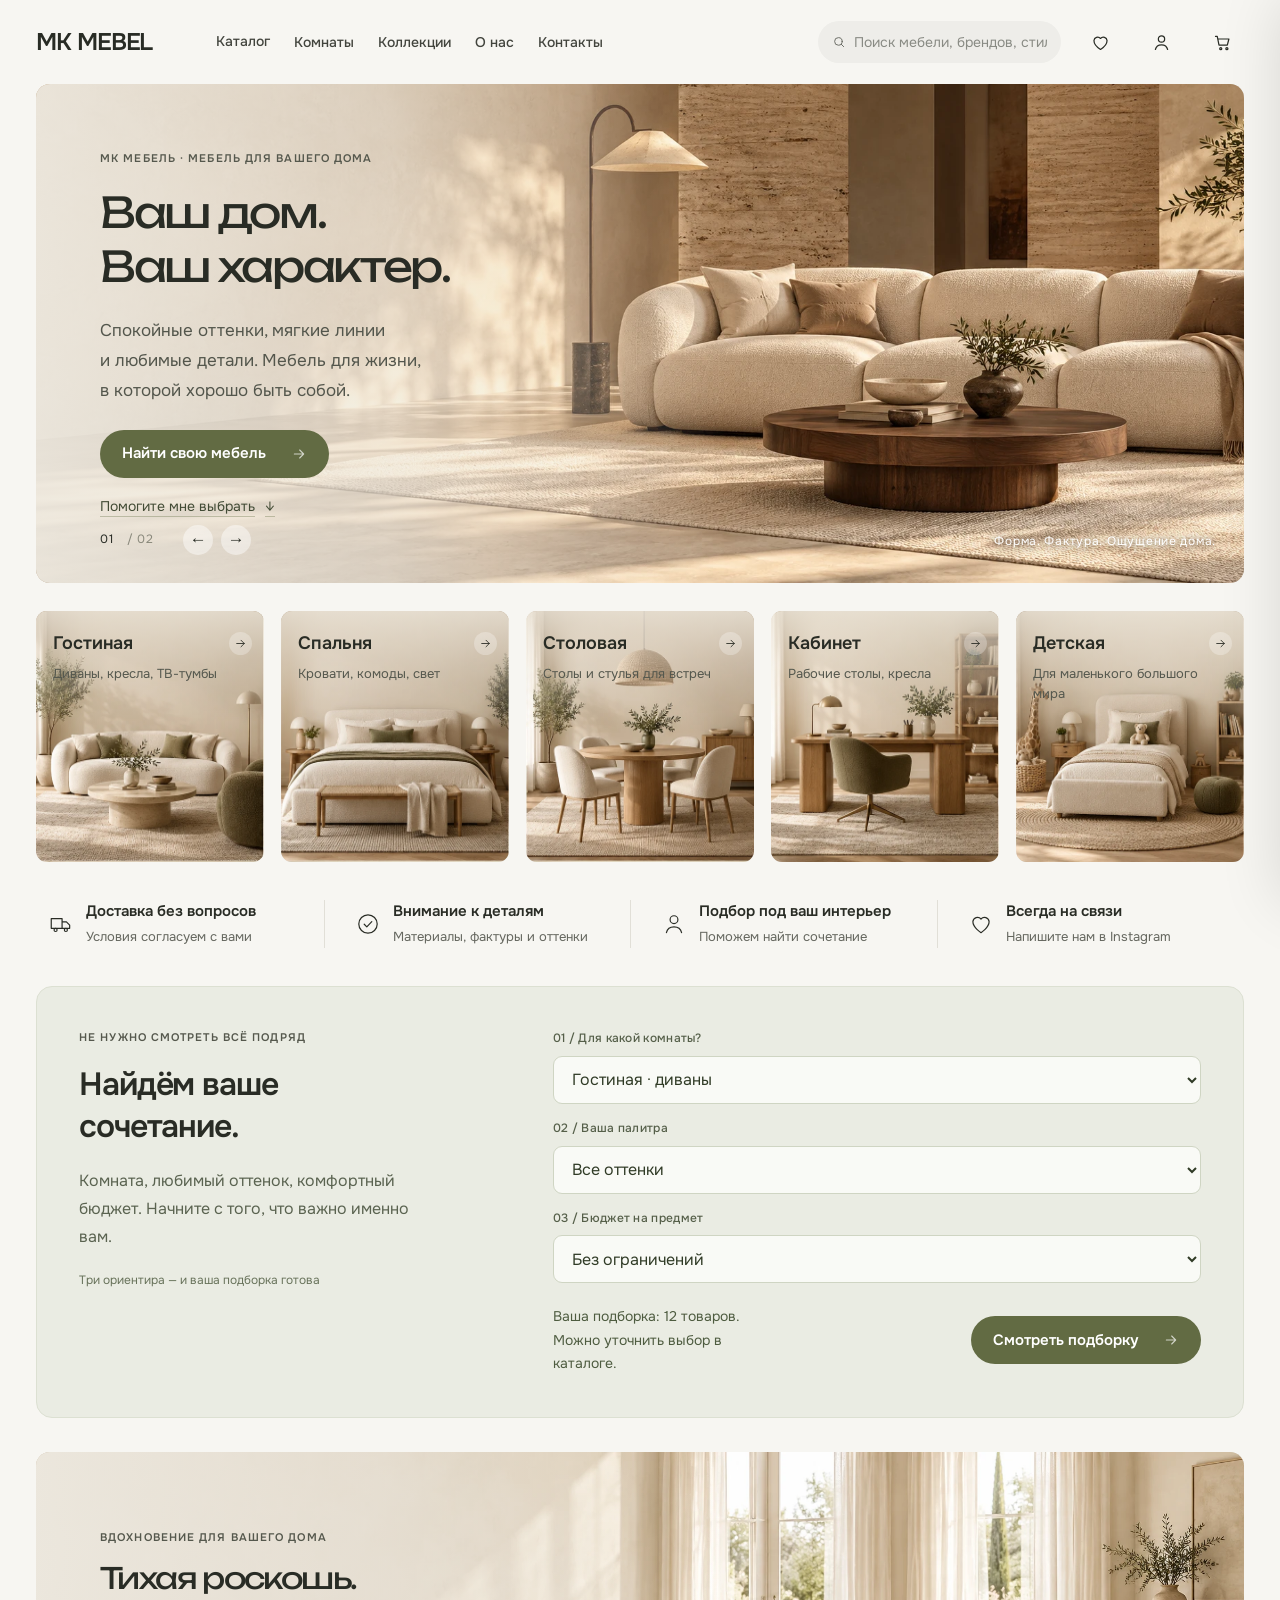
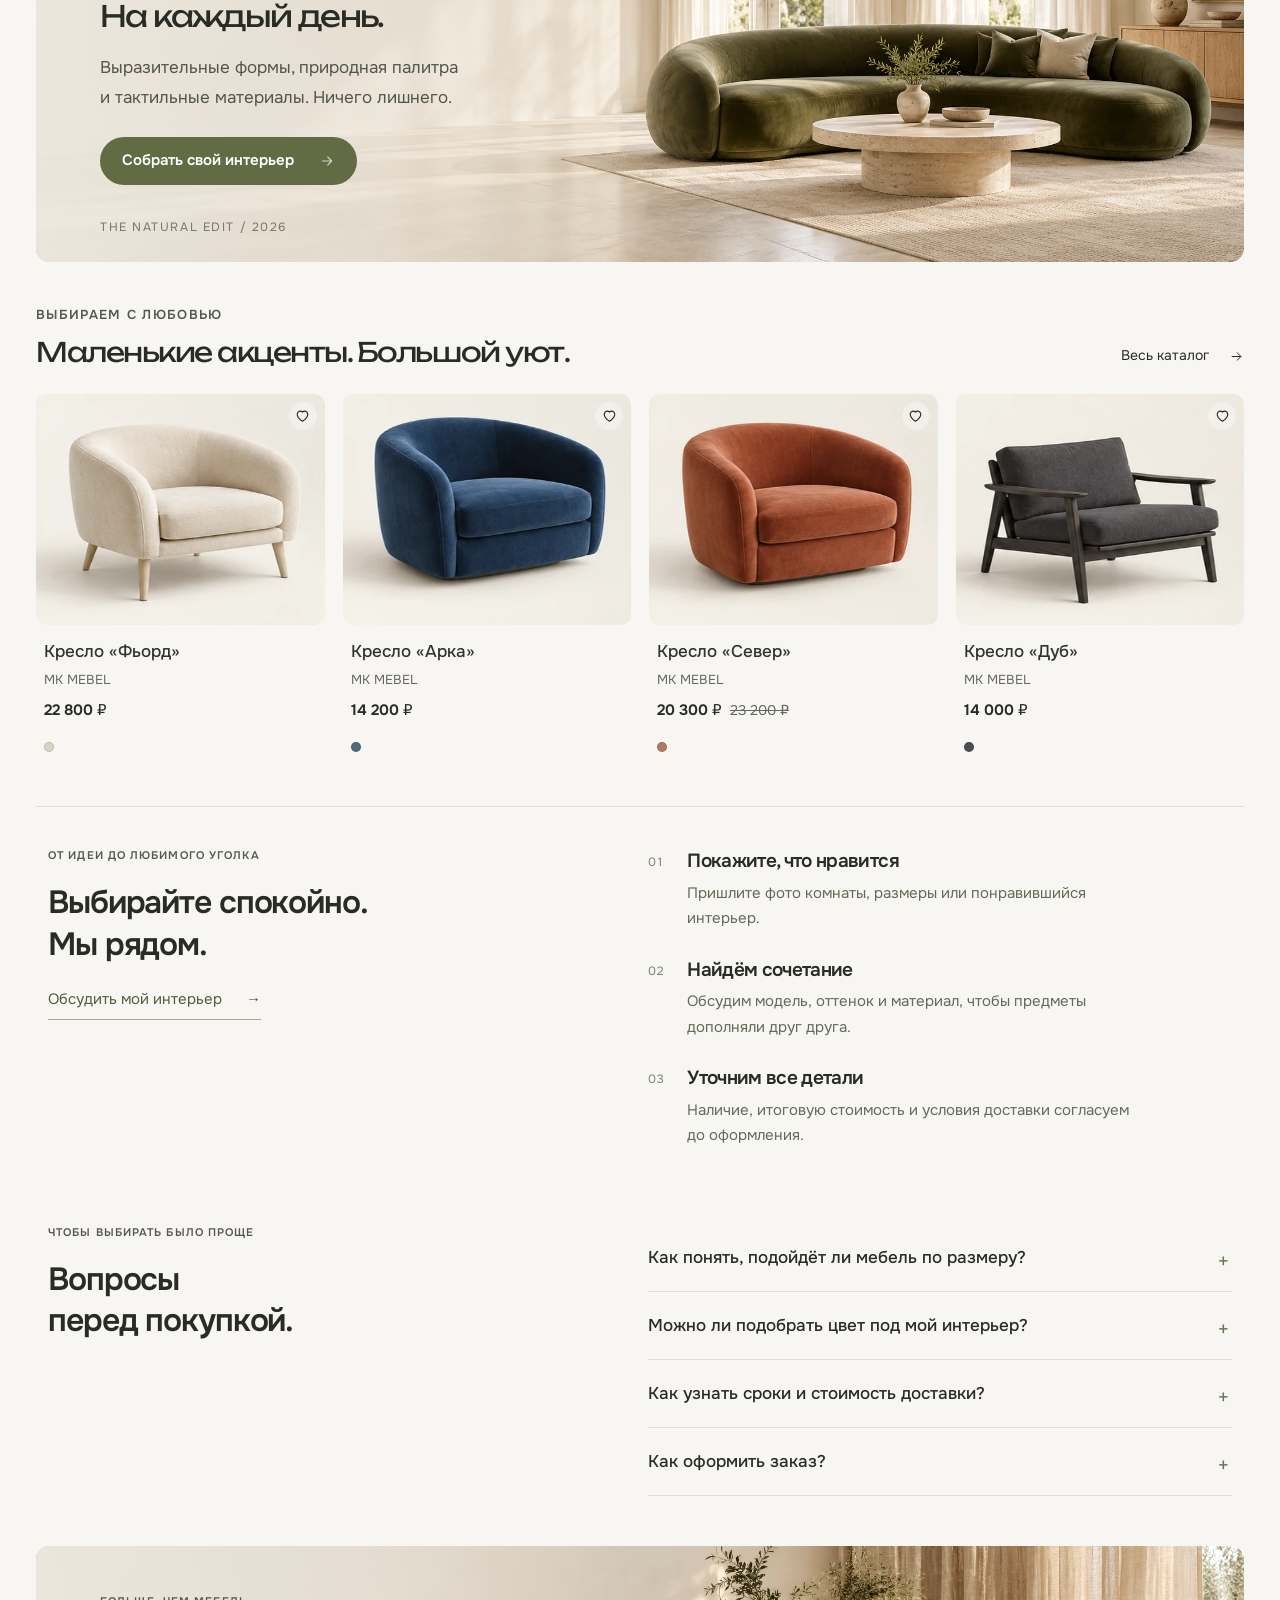
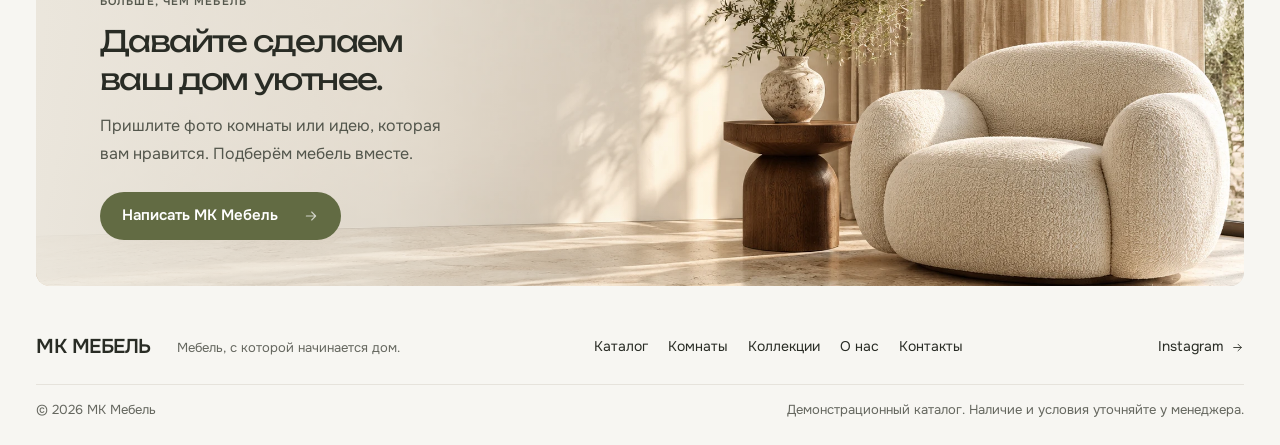
==== index.html @ c0ad3dad "Refresh typography, add personalized product selection and subtle motion" ====
<!doctype html>
<html lang="ru">
<head>
<meta charset="utf-8"><meta name="viewport" content="width=device-width,initial-scale=1">
<title>МК Мебель — ваш дом, ваш характер</title>
<meta name="description" content="МК Мебель — мебель для вашего дома. Диваны, кресла, кровати и обеденные группы в спокойной современной эстетике. Выбирайте в каталоге и напишите нам для подбора.">
<meta name="theme-color" content="#f7f6f2"><meta property="og:title" content="МК Мебель — ваш дом, ваш характер"><meta property="og:description" content="Продуманные формы. Приятные фактуры. Мебель, с которой хочется остаться дома."><meta property="og:type" content="website">
<link rel="icon" href="images/favicon.svg"><link rel="stylesheet" href="css/style.css"><link rel="stylesheet" href="css/home.css">
<script type="application/ld+json">{"@context":"https://schema.org","@type":"FurnitureStore","name":"МК Мебель","sameAs":["https://www.instagram.com/mkmebelvdom/"]}</script>
<link rel="stylesheet" href="css/typography.css"><link rel="stylesheet" href="css/refinements.css"></head>
<body data-page="home" class="home-design">
<main class="home-shell">
<section class="home-hero editorial-panel" aria-roledescription="карусель" aria-label="Мебель для вашего дома">
<img id="hero-image" class="editorial-photo" src="images/home-hero.webp" alt="Светлая гостиная с округлым диваном и деревянным столиком" fetchpriority="high" width="1536" height="1024">
<div class="editorial-shade"></div>
<div class="editorial-copy"><p class="home-kicker" id="hero-kicker">МК Мебель · мебель для вашего дома</p><h1 id="hero-heading">Ваш дом.<br>Ваш характер.</h1><p class="home-intro" id="hero-intro">Спокойные оттенки, мягкие линии и&nbsp;любимые детали. Мебель для жизни, в&nbsp;которой хорошо быть собой.</p><a class="home-button" id="hero-link" href="catalog.html">Найти свою мебель <span aria-hidden="true">↗</span></a><a class="hero-secondary" href="#style-finder">Помогите мне выбрать <span aria-hidden="true">↓</span></a></div>
<div class="panel-controls"><span class="slide-count" id="hero-count" aria-live="polite">01 <i>/ 02</i></span><button type="button" data-slider="hero" data-direction="-1" aria-label="Предыдущая подборка">←</button><button type="button" data-slider="hero" data-direction="1" aria-label="Следующая подборка">→</button></div>
<span class="hero-caption">Форма. Фактура. Ощущение дома.</span>
</section>
<section id="rooms" class="home-rooms" aria-label="Мебель по комнатам">
<a class="room-card" href="catalog.html?cat=sofas" style="--room-x:0%;--room-y:0%"><span class="room-picture" role="img" aria-label="Гостиная с мягким светлым диваном"></span><span class="room-copy"><strong>Гостиная</strong><small>Диваны, кресла, ТВ-тумбы</small></span><span class="round-arrow" aria-hidden="true">↗</span></a>
<a class="room-card" href="catalog.html?cat=beds" style="--room-x:50%;--room-y:0%"><span class="room-picture" role="img" aria-label="Уютная спальня со светлой кроватью"></span><span class="room-copy"><strong>Спальня</strong><small>Кровати, комоды, свет</small></span><span class="round-arrow" aria-hidden="true">↗</span></a>
<a class="room-card" href="catalog.html?q=Обеденный" style="--room-x:100%;--room-y:0%"><span class="room-picture" role="img" aria-label="Обеденная зона с деревянным столом"></span><span class="room-copy"><strong>Столовая</strong><small>Столы и стулья для встреч</small></span><span class="round-arrow" aria-hidden="true">↗</span></a>
<a class="room-card" href="catalog.html?q=Письменный" style="--room-x:0%;--room-y:100%"><span class="room-picture" role="img" aria-label="Рабочий кабинет в природных оттенках"></span><span class="room-copy"><strong>Кабинет</strong><small>Рабочие столы, кресла</small></span><span class="round-arrow" aria-hidden="true">↗</span></a>
<a class="room-card" href="catalog.html?q=Детская" style="--room-x:50%;--room-y:100%"><span class="room-picture" role="img" aria-label="Детская комната с небольшой кроватью"></span><span class="room-copy"><strong>Детская</strong><small>Для маленького большого мира</small></span><span class="round-arrow" aria-hidden="true">↗</span></a>
</section>
<section class="home-benefits" aria-label="Поможем с выбором">
<div><span data-icon="truck"></span><p><strong>Доставка без вопросов</strong><small>Условия согласуем с вами</small></p></div>
<div><span data-icon="check"></span><p><strong>Внимание к деталям</strong><small>Материалы, фактуры и оттенки</small></p></div>
<div><span data-icon="user"></span><p><strong>Подбор под ваш интерьер</strong><small>Поможем найти сочетание</small></p></div>
<div><span data-icon="heart"></span><p><strong>Всегда на связи</strong><small>Напишите нам в Instagram</small></p></div>
</section>
<section class="style-finder" id="style-finder" aria-labelledby="finder-title">
<div class="finder-intro"><p class="home-kicker">Не нужно смотреть всё подряд</p><h2 id="finder-title">Найдём ваше<br>сочетание.</h2><p>Комната, любимый оттенок, комфортный бюджет. Начните с того, что важно именно вам.</p><span class="finder-note">Три ориентира — и ваша подборка готова</span></div>
<form class="finder-form" id="finder-form"><div class="finder-fields"><label>01 / Для какой комнаты?<select name="category"><option value="sofas">Гостиная · диваны</option><option value="chairs">Кресла и стулья</option><option value="beds">Спальня · кровати</option><option value="tables">Столовая и кабинет</option><option value="storage">Хранение</option><option value="light">Освещение</option></select></label><label>02 / Ваша палитра<select name="palette"><option value="">Все оттенки</option><option value="Лён,Песок,Шалфей">Природная · лён, песок, шалфей</option><option value="Глина">Тёплая · глина</option><option value="Океан,Графит">Глубокая · океан, графит</option></select></label><label>03 / Бюджет на предмет<select name="budget"><option value="">Без ограничений</option><option value="30000">До 30 000 ₽</option><option value="60000">До 60 000 ₽</option><option value="100000">До 100 000 ₽</option></select></label></div><div class="finder-result"><p id="finder-status" role="status" aria-live="polite"></p><a class="home-button" id="finder-link" href="catalog.html?cat=sofas">Смотреть подборку <span aria-hidden="true">→</span></a></div><noscript><p>Для подбора по параметрам откройте <a href="catalog.html">каталог с фильтрами</a>.</p></noscript></form></section>
<section id="collections" class="home-collection editorial-panel" aria-labelledby="collection-title">
<img class="editorial-photo" src="images/home-collection.webp" alt="Гостиная с изогнутым оливковым диваном и каменным столиком" loading="lazy" width="1536" height="1024"><div class="editorial-shade"></div>
<div class="editorial-copy"><p class="home-kicker">Вдохновение для вашего дома</p><h2 id="collection-title">Тихая роскошь.<br>На каждый день.</h2><p>Выразительные формы, природная палитра<br class="desktop-break"> и&nbsp;тактильные материалы. Ничего лишнего.</p><a class="home-button" href="catalog.html?color=Лён,Песок,Шалфей">Собрать свой интерьер <span aria-hidden="true">↗</span></a></div><span class="collection-note">THE NATURAL EDIT / 2026</span>
</section>
<section class="home-popular" aria-labelledby="popular-heading"><div class="home-section-head"><div><p class="home-kicker">Выбираем с любовью</p><h2 id="popular-heading">Маленькие акценты. Большой уют.</h2></div><a href="catalog.html">Весь каталог <span aria-hidden="true">↗</span></a></div><div class="home-products" id="home-products"></div></section>
<section class="home-guidance" aria-labelledby="guidance-title"><div><p class="home-kicker">От идеи до любимого уголка</p><h2 id="guidance-title">Выбирайте спокойно.<br>Мы рядом.</h2><a class="guidance-contact" href="https://www.instagram.com/mkmebelvdom/" target="_blank" rel="noopener">Обсудить мой интерьер <span aria-hidden="true">→</span></a></div><ol class="guidance-steps"><li><span>01</span><div><h3>Покажите, что нравится</h3><p>Пришлите фото комнаты, размеры или понравившийся интерьер.</p></div></li><li><span>02</span><div><h3>Найдём сочетание</h3><p>Обсудим модель, оттенок и материал, чтобы предметы дополняли друг друга.</p></div></li><li><span>03</span><div><h3>Уточним все детали</h3><p>Наличие, итоговую стоимость и условия доставки согласуем до оформления.</p></div></li></ol></section>
<section class="home-faq" aria-labelledby="faq-title"><div><p class="home-kicker">Чтобы выбирать было проще</p><h2 id="faq-title">Вопросы<br>перед покупкой.</h2></div><div class="faq-items"><details><summary>Как понять, подойдёт ли мебель по размеру?</summary><p>Измерьте место для мебели, проходы и дверные проёмы. Пришлите размеры и фото комнаты в Instagram — обсудим подходящие варианты. Точные габариты выбранной модели подтвердим перед заказом.</p></details><details><summary>Можно ли подобрать цвет под мой интерьер?</summary><p>Да, начните с палитры в каталоге и сохраните понравившиеся модели в избранное. Фото комнаты поможет обсудить сочетания. Реальный оттенок и доступные варианты материала уточняйте у менеджера.</p></details><details><summary>Как узнать сроки и стоимость доставки?</summary><p>Напишите нам название модели и город доставки. Наличие, сроки, стоимость доставки и возможность подъёма нужно согласовать до оформления заказа.</p></details><details><summary>Как оформить заказ?</summary><p>Добавьте понравившуюся мебель в корзину или отправьте ссылку на модель в Instagram @mkmebelvdom. Каталог пока демонстрационный: реальные товары, цены и условия покупки подтвердите у менеджера.</p></details></div></section>
<section id="custom" class="home-contact editorial-panel" aria-labelledby="contact-heading">
<img class="editorial-photo" src="images/home-contact.webp" alt="Уютное кресло букле рядом со столиком и ветвями в вазе" loading="lazy" width="1536" height="1024"><div class="editorial-shade"></div>
<div class="editorial-copy"><p class="home-kicker">Больше, чем мебель</p><h2 id="contact-heading">Давайте сделаем<br>ваш дом уютнее.</h2><p>Пришлите фото комнаты или идею, которая<br class="desktop-break"> вам нравится. Подберём мебель вместе.</p><a class="home-button" href="https://www.instagram.com/mkmebelvdom/" target="_blank" rel="noopener">Написать МК Мебель <span aria-hidden="true">↗</span></a><span class="instagram-handle">@mkmebelvdom</span></div>
</section>
</main>
<script src="js/products.js"></script><script src="js/main.js"></script><script src="js/home.js"></script>
<script src="js/refinements.js"></script></body></html>
---- css/style.css ----
:root {
  --bg: #F4F1EB;
  --surface: #E9E5DC;
  --paper: #FCFAF6;
  --ink: #202B24;
  --muted: #74776F;
  --line: #D8D3C9;
  --accent: #87977C;
  --accent-dark: #53644F;
  --sale: #B56B4B;
  --serif: "Cormorant Garamond", Georgia, serif;
  --sans: "Golos Text", system-ui, -apple-system, BlinkMacSystemFont, "Segoe UI", sans-serif;
  --w: 1380px;
  --ease: cubic-bezier(.2,.7,.2,1);
}
* { box-sizing: border-box; margin: 0; padding: 0; }
html { scroll-behavior: smooth; scroll-padding-top: 100px; }
body { background: var(--bg); color: var(--ink); font: 400 15px/1.6 var(--sans); -webkit-font-smoothing: antialiased; }
body, button, input, textarea, select { font-family: var(--sans); }
body { overflow-x: hidden; }
img, svg { display: block; max-width: 100%; }
a { color: inherit; text-decoration: none; }
button { color: inherit; font: inherit; border: 0; background: none; cursor: pointer; }
:focus-visible { outline: 2px solid var(--accent-dark); outline-offset: 4px; }
::selection { background: var(--accent); color: white; }
.wrap { width: min(100% - 64px, var(--w)); margin-inline: auto; }
em { font-weight: 500; }
section { position: relative; }
h1, h2, h3 { font-family: var(--serif); font-weight: 500; line-height: .98; letter-spacing: -.035em; }
h1 { font-size: clamp(3.7rem, 7vw, 7.4rem); }
h2 { font-size: clamp(2.8rem, 4.6vw, 5rem); }
h3 { font-size: 1.55rem; }
.eyebrow { display: flex; align-items: center; gap: 10px; margin-bottom: 23px; color: #D5D8CE; text-transform: uppercase; letter-spacing: .17em; font-size: .7rem; font-weight: 600; }
.eyebrow-dark { color: var(--muted); }
.eyebrow-dot { width: 7px; height: 7px; border-radius: 50%; background: var(--accent); display: inline-block; }
.muted, .lead { color: var(--muted); }
.btn { min-height: 52px; padding: 0 22px; display: inline-flex; align-items: center; justify-content: center; gap: 26px; color: #fff; background: var(--ink); border: 1px solid var(--ink); font-size: .8rem; font-weight: 600; letter-spacing: .01em; transition: background .25s var(--ease), border-color .25s var(--ease), color .25s var(--ease), transform .25s var(--ease); }
.btn:hover { background: var(--accent-dark); border-color: var(--accent-dark); transform: translateY(-2px); }
.btn span { font-size: 1.1rem; font-weight: 400; }
.btn.line { background: transparent; color: var(--ink); border-color: var(--line); }
.btn.line:hover { background: var(--ink); color: #fff; border-color: var(--ink); }
.btn-paper { color: var(--ink); background: var(--bg); border-color: var(--bg); }
.btn-paper:hover { background: #fff; color: var(--ink); border-color: #fff; }
.text-link, .arrow-link { display: inline-flex; align-items: center; gap: 22px; font-size: .82rem; font-weight: 600; padding: 12px 0; border-bottom: 1px solid rgba(32,43,36,.36); transition: gap .2s var(--ease), border-color .2s; }
.text-link:hover, .arrow-link:hover { gap: 30px; border-color: var(--ink); }
.text-link-dark { color: var(--ink); }
.acts { display: flex; align-items: center; gap: 25px; flex-wrap: wrap; }
/* announcement + navigation */
.topbar { min-height: 32px; display: flex; align-items: center; justify-content: center; padding: 7px 16px; background: var(--ink); color: #DBDED5; text-align: center; font-size: .67rem; letter-spacing: .12em; text-transform: uppercase; }
header.site { position: sticky; top: 0; z-index: 25; background: rgba(244,241,235,.94); border-bottom: 1px solid rgba(32,43,36,.12); backdrop-filter: blur(18px); }
.bar { min-height: 80px; display: flex; align-items: center; justify-content: space-between; gap: 28px; }
.logo { flex: 0 0 auto; display: inline-flex; align-items: center; gap: 9px; font-family: var(--serif); font-size: 1.72rem; font-weight: 600; letter-spacing: -.05em; }
.logo svg { width: 35px; height: 35px; padding: 5px; background: var(--ink); color: var(--bg); }
nav.main { display: flex; align-items: center; gap: clamp(18px,2.5vw,38px); font-size: .76rem; font-weight: 500; }
nav.main a { position: relative; padding: 8px 0; color: #595F58; transition: color .2s; }
nav.main a::after { content: ""; position: absolute; height: 1px; left: 0; right: 100%; bottom: 2px; background: var(--ink); transition: right .25s var(--ease); }
nav.main a:hover, nav.main a.on { color: var(--ink); }
nav.main a:hover::after, nav.main a.on::after { right: 0; }
.tools { display: flex; align-items: center; gap: 17px; }
.hsearch { display: flex; align-items: center; }
.hsearch input { width: 150px; padding: 8px 0; background: transparent; border: 0; border-bottom: 1px solid var(--line); color: var(--ink); font-size: .72rem; outline-offset: 2px; }
.hsearch input::placeholder { color: #898B84; }
.favlink { position: relative; display: inline-flex; gap: 7px; align-items: center; font-size: 1.05rem; }
.favlink span { font-size: .68rem; color: var(--muted); font-variant-numeric: tabular-nums; }
.cartbtn { display: inline-flex; align-items: center; gap: 9px; padding: 12px 15px; border: 1px solid var(--ink); font-size: .75rem; white-space: nowrap; transition: color .2s, background .2s; }
.cartbtn:hover { background: var(--ink); color: var(--bg); }
.cartbtn b, .mbar b { display: inline-grid; place-items: center; min-width: 18px; height: 18px; padding: 0 4px; border-radius: 50%; background: var(--accent); color: #fff; font-size: .65rem; font-weight: 600; }
.burger { display: none; width: 40px; height: 40px; font-size: 1.25rem; }
/* shared imagery and cards */
.ph { position: relative; display: flex; align-items: center; justify-content: center; overflow: hidden; background: linear-gradient(135deg,var(--c1,#D2CFC5),var(--c2,#B7B4AA)); color: rgba(32,43,36,.4); font-size: .8rem; }
.ph::before { content: ""; position: absolute; width: 32%; aspect-ratio: 1; border: 1px solid currentColor; opacity: .22; border-radius: 50% 50% 4% 4% / 62% 62% 4% 4%; }
.ph img { position: absolute; inset: 0; width: 100%; height: 100%; max-width: none; object-fit: cover; transition: transform .75s var(--ease); }
.ph.has-img::before, .ph.has-img span { display: none; }
.card:hover .ph img, .cat:hover .ph img, .igrid a:hover img, .split .ph:hover img { transform: scale(1.045); }
/* hero */
.hero-full { min-height: min(740px, calc(100svh - 112px)); display: flex; align-items: center; overflow: hidden; background: #EAE6DC; color: var(--ink); isolation: isolate; }
.hero-bg { position: absolute; z-index: -2; top: 0; right: 0; width: 58%; height: 100%; max-width: none; object-fit: cover; object-position: center; }
.hero-veil { position: absolute; z-index: -1; inset: 0; background: linear-gradient(90deg,#EAE6DC 0%,#EAE6DC 38%,rgba(234,230,220,.92) 47%,rgba(234,230,220,.25) 63%,rgba(20,29,22,.04) 100%); }
.hero-copy { padding-top: 94px; padding-bottom: 96px; }
.hero-copy .eyebrow { color: #626C5B; }
.hero-copy h1 { max-width: 760px; font-size: clamp(4.2rem, 8vw, 8.5rem); }
.hero-copy h1 em { color: var(--accent-dark); font-weight: 400; }
.hero-lead { max-width: 450px; margin: 26px 0 34px; color: #62665F; font-size: .96rem; line-height: 1.85; }
.hero-note { display: flex; align-items: center; gap: 13px; margin-top: 60px; color: #70756B; font-size: .65rem; text-transform: uppercase; letter-spacing: .16em; }
.hero-note-line { width: 38px; height: 1px; background: var(--accent-dark); }
.hero-index { position: absolute; right: 26px; bottom: 27px; display: flex; align-items: center; gap: 12px; color: rgba(255,255,255,.9); font-size: .65rem; letter-spacing: .1em; }
.hero-index-rule { width: 52px; height: 1px; background: rgba(255,255,255,.75); }
/* trust strip */
.trustbar { background: var(--ink); color: #F2EFE8; }
.trust-grid { min-height: 116px; display: grid; grid-template-columns: repeat(4,1fr); align-items: center; }
.trust-item { display: flex; align-items: center; gap: 15px; padding: 20px 24px; border-right: 1px solid rgba(255,255,255,.14); }
.trust-item:first-child { padding-left: 0; }
.trust-item:last-child { border-right: 0; }
.trust-num { align-self: flex-start; font-family: var(--serif); color: #A9B59D; font-size: 1.35rem; }
.trust-item strong, .trust-item small { display: block; }
.trust-item strong { font-weight: 500; font-size: .77rem; }
.trust-item small { margin-top: 5px; color: #ADB3A9; font-size: .67rem; }
/* section layout */
.section { padding: 118px 0; }
.section-head { display: flex; align-items: end; justify-content: space-between; gap: 35px; margin-bottom: 46px; }
.section-head h2 { max-width: 740px; }
.section-head h2 em, .custom-copy h2 em, .testimonial-heading h2 em, .contact-hero h1 em, .contact-details h2 em, .contact-form-wrap h2 em { color: var(--accent-dark); font-weight: 400; }
.section-side { max-width: 290px; padding-bottom: 5px; }
.section-side .muted { margin-bottom: 10px; font-size: .82rem; line-height: 1.8; }
.arrow-link { gap: 22px; }
/* bento category grid */
.categories-section { padding-top: 130px; padding-bottom: 125px; }
.cats { display: grid; grid-template-columns: repeat(12,minmax(0,1fr)); grid-auto-rows: 190px; gap: 14px; }
.cat { position: relative; display: block; overflow: hidden; background: var(--surface); }
.cat:first-child { grid-column: span 6; grid-row: span 2; }
.cat:nth-child(2), .cat:nth-child(3), .cat:nth-child(4), .cat:nth-child(5), .cat:nth-child(6) { grid-column: span 3; }
.cat .ph { width: 100%; height: 100%; min-height: 0; }
.cat:first-child .ph { height: 100%; min-height: 0; aspect-ratio: auto; }
.cat-label { position: absolute; z-index: 1; left: 20px; right: 18px; bottom: 17px; margin: 0 !important; color: #fff; font: 500 1.55rem/1.05 var(--serif); text-shadow: 0 2px 20px rgba(0,0,0,.35); }
.cat::after { content: "↗"; position: absolute; top: 14px; right: 14px; z-index: 1; display: grid; place-items: center; width: 34px; height: 34px; border: 1px solid rgba(255,255,255,.65); border-radius: 50%; color: #fff; opacity: 0; transform: translate(-4px,4px); transition: opacity .25s, transform .25s; }
.cat:hover::after { opacity: 1; transform: none; }
.cat h3, .cat small { display: none; }
/* sofa studio */
.studio-section { overflow: hidden; background: #E7E3D9; }
.studio-grid { display: grid; grid-template-columns: .86fr 1.14fr; gap: clamp(50px,9vw,145px); align-items: center; padding-top: 110px; padding-bottom: 105px; }
.studio-copy h2 { font-size: clamp(3.5rem,6vw,6.4rem); }
.studio-copy h2 em { color: var(--accent-dark); }
.studio-intro { max-width: 395px; margin-top: 26px; font-size: .9rem; line-height: 1.9; }
.swatches-wrap { margin-top: 35px; max-width: 360px; }
.swatch-label { color: var(--muted); font-size: .7rem; text-transform: uppercase; letter-spacing: .1em; }
.sw { display: flex; align-items: center; gap: 13px; margin: 16px 0 20px; }
.sw button { position: relative; width: 37px; height: 37px; flex: 0 0 37px; padding: 0; border: 3px solid #E7E3D9; border-radius: 50%; background: var(--c); box-shadow: 0 0 0 1px #CBC8BE; transition: transform .2s var(--ease), box-shadow .2s; }
.sw button:hover { transform: scale(1.08); }
.sw button[aria-pressed="true"] { box-shadow: 0 0 0 2px var(--ink); }
.sw button[aria-pressed="true"]::after { content: "✓"; position: absolute; inset: 0; display: grid; place-items: center; color: white; font-size: .8rem; text-shadow: 0 1px 3px rgba(0,0,0,.45); }
.color-meta { display: flex; align-items: center; justify-content: space-between; padding-top: 13px; border-top: 1px solid #D1CCC1; font-size: .78rem; }
.color-meta span { color: var(--muted); }
.color-meta strong { font-weight: 600; }
.studio-copy .acts { margin-top: 29px; }
.micro-note { max-width: 365px; margin-top: 20px; color: #81847B; font-size: .65rem; line-height: 1.6; }
.studio-visual { position: relative; }
.photo-stage { position: relative; min-height: 535px; overflow: hidden; background: #D7D4C9; }
.photo-stage::before { content: ""; position: absolute; z-index: 0; top: 11%; right: 8%; width: 53%; aspect-ratio: 1; border: 1px solid rgba(255,255,255,.5); border-radius: 50%; }
.photo-stage img { position: absolute; inset: 0; width: 100%; height: 100%; object-fit: cover; transition: opacity .25s; }
.stage-caption { position: absolute; left: 19px; right: 19px; bottom: 19px; display: flex; align-items: center; gap: 12px; padding: 13px 16px; background: rgba(249,247,241,.94); backdrop-filter: blur(12px); }
.stage-caption-mark { display: grid; place-items: center; width: 38px; height: 38px; background: var(--ink); color: var(--bg); font: 500 1.25rem var(--serif); }
.stage-caption strong, .stage-caption small { display: block; }
.stage-caption strong { font-size: .8rem; }
.stage-caption small { margin-top: 3px; color: var(--muted); font-size: .65rem; }
.stage-arrow { margin-left: auto; font-size: 1rem; }
.studio-number { display: block; margin-top: 14px; text-align: right; color: var(--muted); font-size: .65rem; letter-spacing: .2em; }
/* product grids */
.products-section { background: var(--bg); }
.grid { display: grid; grid-template-columns: repeat(4,minmax(0,1fr)); gap: 36px 18px; }
.card { min-width: 0; transition: transform .3s var(--ease); }
.card:hover { transform: translateY(-4px); }
.card > div:first-child { position: relative; overflow: hidden; }
.card .ph { aspect-ratio: 4/4.8; margin-bottom: 0; background: var(--surface); }
.card .tag { position: absolute; z-index: 3; top: 13px; left: 13px; padding: 6px 10px; background: var(--accent-dark); color: #fff; font-size: .63rem; letter-spacing: .04em; }
.card .fav { position: absolute; top: 12px; right: 12px; z-index: 4; display: grid; place-items: center; width: 38px; height: 38px; border-radius: 50%; background: rgba(249,247,241,.94); color: #8F948B; font-size: 1.08rem; transition: color .2s, transform .2s; }
.card .fav:hover { transform: scale(1.06); }
.card .fav.on { color: var(--sale); }
.card > small { display: block; margin-top: 17px; color: var(--muted); font-size: .67rem; }
.card h3 { margin: 7px 0 8px; font: 500 .92rem/1.4 var(--sans); letter-spacing: -.015em; }
.card h3 a:hover { text-decoration: underline; text-underline-offset: 3px; }
.price { display: flex; align-items: baseline; flex-wrap: wrap; gap: 10px; margin-bottom: 14px; font-size: .85rem; }
.price strong { font-size: .94rem; font-weight: 600; }
.price s { color: #9A9B94; font-size: .75rem; }
.card .add { width: 100%; min-height: 42px; padding: 10px 14px; border: 1px solid var(--line); background: transparent; font-size: .72rem; font-weight: 600; transition: color .25s, background .25s, border-color .25s; }
.card .add:hover { border-color: var(--ink); background: var(--ink); color: #fff; }
.under-grid-note { display: flex; align-items: center; gap: 14px; margin-top: 40px; padding: 19px 0; border-top: 1px solid var(--line); border-bottom: 1px solid var(--line); color: var(--muted); font-size: .76rem; }
.note-star { color: var(--accent-dark); font-size: 1.3rem; }
.under-grid-note a { margin-left: auto; color: var(--ink); font-weight: 600; white-space: nowrap; }
/* editorial campaign */
.campaign-section { display: grid; grid-template-columns: 1.2fr .8fr; min-height: 570px; background: var(--ink); color: var(--bg); }
.campaign-visual { position: relative; min-height: 520px; overflow: hidden; }
.campaign-visual img { position: absolute; inset: 0; width: 100%; height: 100%; object-fit: cover; }
.campaign-visual::after { content: ""; position: absolute; inset: 0; background: linear-gradient(90deg,rgba(20,28,22,.02),rgba(20,28,22,.12)); pointer-events: none; }
.campaign-sticker { position: absolute; top: 28px; left: 28px; z-index: 1; display: grid; place-items: center; width: 100px; height: 100px; border: 1px solid rgba(255,255,255,.85); border-radius: 50%; color: white; font-size: .63rem; line-height: 1.6; text-align: center; letter-spacing: .15em; transform: rotate(-10deg); }
.campaign-copy { display: flex; flex-direction: column; align-items: flex-start; justify-content: center; padding: clamp(42px,6vw,100px); }
.campaign-copy .eyebrow { max-width: 300px; line-height: 1.8; }
.campaign-copy h2 { font-size: clamp(3.3rem,5vw,5.3rem); }
.campaign-copy h2 em { color: #B2C0A8; font-weight: 400; }
.campaign-copy > p:not(.eyebrow) { max-width: 380px; margin: 23px 0 30px; color: #B9BEB5; font-size: .84rem; line-height: 1.9; }
.campaign-foot { display: flex; justify-content: space-between; gap: 30px; width: 100%; margin-top: 48px; padding-top: 15px; border-top: 1px solid rgba(255,255,255,.2); color: #9FA79A; font-size: .62rem; letter-spacing: .14em; text-transform: uppercase; }
.sale-section { padding-top: 100px; padding-bottom: 120px; }
.compact-head { align-items: end; }
.compact-head h2 { font-size: clamp(2.7rem,4.4vw,4.5rem); }
/* bespoke manufacturing */
.custom-section { display: grid; grid-template-columns: 1fr 1fr; background: #E8E4DA; }
.custom-image { position: relative; min-height: 690px; overflow: hidden; }
.custom-image img { position: absolute; inset: 0; width: 100%; height: 100%; object-fit: cover; }
.image-caption { position: absolute; left: 25px; bottom: 24px; padding: 9px 13px; background: rgba(244,241,235,.92); font-size: .7rem; }
.custom-copy { align-self: center; padding: clamp(50px,8vw,120px); }
.custom-copy h2 { font-size: clamp(3.6rem,6.3vw,6.6rem); }
.custom-copy > .muted { max-width: 430px; margin-top: 24px; font-size: .88rem; line-height: 1.9; }
.steps { display: grid; gap: 0; margin: 30px 0 35px; list-style: none; }
.steps li { display: flex; align-items: flex-start; gap: 18px; padding: 17px 0; border-top: 1px solid #D1CDC2; }
.steps li > span { padding-top: 1px; color: var(--accent-dark); font: 500 1rem var(--serif); }
.steps strong, .steps small { display: block; }
.steps strong { font-size: .8rem; font-weight: 600; }
.steps small { margin-top: 4px; color: var(--muted); font-size: .72rem; }
/* reviews + social */
.testimonials-section { background: var(--paper); padding: 120px 0 125px; }
.testimonials-wrap { display: grid; grid-template-columns: .75fr 1.25fr; gap: 70px; align-items: start; }
.testimonial-heading h2 { font-size: clamp(3rem,5vw,5.2rem); }
.testimonial-heading .muted { max-width: 340px; margin-top: 24px; font-size: .82rem; line-height: 1.9; }
.reviews { display: grid; grid-template-columns: repeat(3,minmax(0,1fr)); gap: 14px; }
.rev { padding: 25px 21px; border: 1px solid #E0DBD1; background: var(--bg); }
.review-stars { color: #758366; font-size: .75rem; letter-spacing: .14em; }
.rev p { min-height: 170px; margin: 20px 0 26px; font: 500 1.18rem/1.35 var(--serif); }
.rev > span { font-size: .73rem; font-weight: 600; }
.rev > span small { color: var(--muted); font-size: inherit; font-weight: 400; }
.social-section { padding: 110px 0 120px; }
.social-section .section-head { align-items: end; }
.social-section .section-head > div > .muted { margin-top: 15px; font-size: .83rem; }
.igrid { display: grid; grid-template-columns: repeat(6,minmax(0,1fr)); gap: 12px; }
.igrid .ph { aspect-ratio: 1/1; background: var(--surface); }
.igrid a:nth-child(1) { grid-column: span 2; grid-row: span 2; }
.igrid a:nth-child(1) .ph { height: 100%; }
.last-cta { overflow: hidden; background: #687760; color: #F5F2E9; }
.last-cta-inner { position: relative; display: flex; flex-direction: column; align-items: flex-start; padding-top: 95px; padding-bottom: 100px; }
.last-cta .eyebrow { color: #E1E4DA; }
.last-cta h2 { font-size: clamp(4rem,8vw,8rem); }
.last-cta h2 em { color: #D5DCCB; font-weight: 400; }
.last-cta .btn { margin-top: 30px; position: relative; z-index: 1; }
.last-cta-mark { position: absolute; right: 0; bottom: -130px; font: 600 clamp(16rem,34vw,38rem)/.8 var(--serif); letter-spacing: -.1em; color: rgba(255,255,255,.08); pointer-events: none; }
/* footer */
footer.site { padding: 65px 0 26px; background: #19231D; color: #C4C9BF; font-size: .78rem; }
.fcols { display: grid; grid-template-columns: 1.5fr 1fr 1fr 1.15fr; gap: 46px; margin-bottom: 47px; }
.fcols h4 { margin-bottom: 15px; color: #F7F5EF; font-family: var(--serif); font-size: 1.45rem; font-weight: 500; }
.fcols p { max-width: 280px; color: #AEB6AA; line-height: 1.9; }
.fcols a { display: block; padding: 4px 0; color: #B8C0B4; transition: color .2s; }
.fcols a:hover { color: #fff; }
.copy { padding-top: 20px; border-top: 1px solid rgba(255,255,255,.16); color: #818C80; font-size: .68rem; }
/* catalog */
.catalog-hero { min-height: 400px; position: relative; display: flex; align-items: center; overflow: hidden; background: var(--ink); color: #fff; }
.catalog-hero > img { position: absolute; inset: 0; width: 100%; height: 100%; object-fit: cover; object-position: center 55%; opacity: .65; }
.catalog-hero-shade { position: absolute; inset: 0; background: linear-gradient(90deg,rgba(20,29,22,.9),rgba(20,29,22,.43) 60%,rgba(20,29,22,.15)); }
.catalog-hero-copy { position: relative; padding-top: 70px; padding-bottom: 70px; }
.catalog-hero-copy h1 { font-size: clamp(4rem,7vw,7rem); }
.catalog-hero-copy h1 em { color: #D4DCCB; font-weight: 400; }
.catalog-hero-copy > p:last-child { max-width: 400px; margin-top: 22px; color: #E1E4DD; font-size: .86rem; line-height: 1.85; }
.catalog-content { padding: 62px 0 110px; }
.catalog-intro { display: flex; align-items: end; justify-content: space-between; gap: 28px; margin-bottom: 35px; }
.catalog-intro .eyebrow { margin-bottom: 13px; }
.catalog-intro h2 { font-size: clamp(3rem,5vw,4.4rem); }
.catalog-intro .muted { margin-top: 15px; font-size: .82rem; }
.catalog-count-note { display: flex; align-items: center; gap: 10px; padding-bottom: 5px; color: var(--muted); font-size: .7rem; }
.count-dot { display: inline-block; width: 7px; height: 7px; background: var(--accent); border-radius: 50%; }
.toolbar { display: flex; gap: 13px; align-items: center; flex-wrap: wrap; margin-bottom: 30px; padding: 15px 0; border-top: 1px solid var(--line); border-bottom: 1px solid var(--line); }
.searchbox { display: flex; align-items: center; gap: 10px; flex: 1 1 280px; padding: 0 12px; border: 1px solid var(--line); background: rgba(255,255,255,.32); }
.searchbox > span { font-size: 1.45rem; color: var(--muted); }
.toolbar .search { width: 100%; max-width: none; margin: 0; padding: 13px 0; border: 0; outline-offset: 2px; background: transparent; font-size: .76rem; }
.toolbar .lead { font-size: .7rem; white-space: nowrap; }
.rst { color: var(--muted); text-decoration: underline; font-size: .72rem; }
.sort-label { margin-left: auto; color: var(--muted); font-size: .7rem; }
select { padding: 12px 31px 12px 12px; border: 1px solid var(--line); border-radius: 0; background: var(--bg); color: var(--ink); font-size: .73rem; }
.layout { display: grid; grid-template-columns: 230px minmax(0,1fr); gap: 35px; align-items: start; padding-bottom: 20px; }
.filt { position: sticky; top: 105px; display: grid; gap: 26px; align-content: start; }
.filt .fh { display: none; }
.filt > .btn { display: none; }
.filt fieldset { display: grid; gap: 10px; border: 0; }
.filt legend { margin-bottom: 10px; font-size: .77rem; font-weight: 600; }
.filt label { display: flex; align-items: center; gap: 10px; cursor: pointer; color: #646A61; font-size: .73rem; }
.filt label span { flex: 1; }
.filt em { color: #9A9D95; font-size: .65rem; font-style: normal; }
.filt input[type=radio], .filt input[type=checkbox] { width: 15px; height: 15px; accent-color: var(--accent-dark); }
.pr { display: flex; gap: 7px; }
.pr input { width: 50%; min-width: 0; padding: 10px 8px; border: 1px solid var(--line); border-radius: 0; background: #FCFAF6; font: inherit; font-size: .72rem; }
.grid.g3 { grid-template-columns: repeat(3,minmax(0,1fr)); gap: 30px 15px; }
.fbtn { display: none; }
.more { margin-top: 42px; text-align: center; }
.more .lead { margin-bottom: 12px; font-size: .75rem; }
.empty { grid-column: 1/-1; display: grid; justify-items: start; gap: 15px; padding: 60px 0; }
.empty .lead { max-width: 500px; }
/* contact page */
.contact-hero { padding: 75px 0 82px; }
.contact-hero-grid { display: grid; grid-template-columns: 1fr .78fr; align-items: center; gap: 75px; }
.contact-hero h1 { font-size: clamp(3.7rem,6.5vw,6.8rem); }
.contact-hero > .wrap > div:first-child > .muted { max-width: 430px; margin-top: 27px; font-size: .88rem; line-height: 1.9; }
.contact-hero-image { min-height: 370px; overflow: hidden; }
.contact-hero-image img { width: 100%; height: 100%; min-height: 370px; object-fit: cover; }
.contact-content { padding: 85px 0 120px; background: var(--paper); }
.cgrid { display: grid; grid-template-columns: .85fr 1.15fr; gap: clamp(45px,9vw,135px); }
.contact-details h2, .contact-form-wrap h2 { font-size: clamp(3rem,4.6vw,4.8rem); }
.contact-details > .muted { max-width: 410px; margin: 25px 0; font-size: .82rem; line-height: 1.9; }
.contact-channel { display: flex; align-items: center; gap: 14px; padding: 18px 0; border-top: 1px solid var(--line); border-bottom: 1px solid var(--line); }
.channel-icon { display: grid; place-items: center; width: 43px; height: 43px; background: var(--ink); color: #fff; }
.contact-channel small, .contact-channel strong { display: block; }
.contact-channel small { color: var(--muted); font-size: .65rem; }
.contact-channel strong { margin-top: 3px; font-size: .83rem; }
.channel-arrow { margin-left: auto; font-size: 1rem; }
.contact-note { display: flex; gap: 12px; margin-top: 26px; color: var(--muted); font-size: .75rem; line-height: 1.7; }
.contact-note .note-star { flex: 0 0 auto; }
.contact-image-small { position: relative; height: 190px; margin-top: 30px; overflow: hidden; }
.contact-image-small img { width: 100%; height: 100%; object-fit: cover; }
.form-intro { margin: 17px 0 27px; font-size: .78rem; line-height: 1.8; }
.form { display: grid; gap: 10px; }
.form label { margin-top: 8px; font-size: .72rem; font-weight: 600; }
.form input, .form textarea { width: 100%; padding: 14px 15px; border: 1px solid var(--line); border-radius: 0; background: var(--bg); color: var(--ink); font: inherit; font-size: .78rem; transition: border-color .2s; }
.form input:focus, .form textarea:focus { outline: none; border-color: var(--accent-dark); }
.form textarea { min-height: 130px; resize: vertical; }
.form .btn { justify-self: start; margin-top: 10px; }
.form-legal { max-width: 500px; color: #8A8E84; font-size: .65rem; line-height: 1.7; }
.ok { display: none; margin-top: 10px; padding: 14px; border: 1px solid var(--accent); background: #E8EEE4; color: var(--ink); font-size: .75rem; line-height: 1.7; }
/* product detail */
.product-shell { padding: 42px 0 110px; }
.crumbs { margin-bottom: 29px; color: var(--muted); font-size: .72rem; }
.crumbs a:hover { text-decoration: underline; text-underline-offset: 3px; }
.crumbs span { color: var(--ink); }
.pd { display: grid; grid-template-columns: 1.08fr .92fr; align-items: start; gap: clamp(35px,6vw,85px); }
.gmain .ph { aspect-ratio: 1/1; background: var(--surface); }
.thumbs { display: grid; grid-template-columns: repeat(4,minmax(0,1fr)); gap: 10px; margin-top: 10px; }
.thumbs button { border: 1px solid transparent; }
.thumbs button.on { border-color: var(--ink); }
.thumbs .ph { aspect-ratio: 1/1; }
.thumbs .ph span, .thumbs .ph::before { display: none; }
.pinfo { position: sticky; top: 120px; display: grid; gap: 18px; justify-items: start; }
.pinfo > small { color: var(--muted); font-size: .7rem; }
.pinfo h1 { font-size: clamp(3rem,4.5vw,5rem); }
.pinfo .price { font-size: 1.3rem !important; }
.pinfo .product-fav { position: static; width: auto; height: 52px; padding: 0 18px; border: 1px solid var(--line); border-radius: 0; background: transparent; color: var(--ink); font-size: .78rem; display: inline-flex; }
.pinfo .product-fav.on { color: var(--sale); }
.pinfo .installment-note { font-size: .78rem; }
.pinfo .product-question { text-decoration: underline; text-underline-offset: 3px; }
.pinfo .price strong { font-size: 1.35rem; }
.pinfo .tag { position: static; padding: 5px 9px; background: var(--sale); color: #fff; font-size: .68rem; }
.pinfo .lead { max-width: 520px; font-size: .84rem; line-height: 1.9; }
.pinfo .acts { gap: 10px; }
.pinfo > a { font-size: .75rem; text-decoration: underline; text-underline-offset: 3px; }
.spec { width: 100%; margin-top: 4px; border-collapse: collapse; font-size: .75rem; }
.spec th, .spec td { padding: 12px 0; border-top: 1px solid var(--line); text-align: left; }
.spec th { width: 47%; color: var(--muted); font-weight: 400; }
.spec td { font-weight: 500; }
.related-block { margin-top: 80px; }
.related-block h2 { margin-bottom: 28px; font-size: clamp(2.5rem,4vw,4rem); }
/* cart and mobile shortcuts */
.drawer { position: fixed; inset: 0 0 0 auto; z-index: 60; display: flex; flex-direction: column; width: min(460px,100%); background: var(--bg); box-shadow: -20px 0 60px rgba(0,0,0,.14); transform: translateX(105%); transition: transform .35s var(--ease); }
.drawer.open { transform: none; }
.dh { display: flex; align-items: center; justify-content: space-between; padding: 23px 24px; border-bottom: 1px solid var(--line); }
.dh h3 { font-size: 1.8rem; }
.dh button { font-size: 1.7rem; }
.drawer .list { flex: 1; overflow: auto; display: grid; align-content: start; gap: 17px; padding: 22px 24px; }
.drawer .list > .lead { font-size: .8rem; }
.drawer .row { display: grid; grid-template-columns: 72px 1fr auto; gap: 13px; align-items: center; font-size: .77rem; }
.drawer .row .ph { aspect-ratio: 1/1; }
.drawer .row .ph::before { display: none; }
.drawer .row small { display: inline-block; margin-top: 5px; color: var(--muted); }
.drawer .row button { padding: 3px 6px; color: var(--muted); font-size: 1rem; }
.df { display: grid; gap: 15px; padding: 22px 24px 25px; border-top: 1px solid var(--line); }
.df > div { display: flex; justify-content: space-between; font-size: .84rem; font-weight: 600; }
.df .btn { width: 100%; text-align: center; }
.veil { position: fixed; inset: 0; z-index: 55; display: none; background: rgba(18,27,21,.4); backdrop-filter: blur(3px); }
.veil.on { display: block; }
.mbar { display: none; }
/* tablet */
@media (max-width: 1080px) {
  .wrap { width: min(100% - 48px, var(--w)); }
  nav.main { gap: 16px; }
  .hsearch input { width: 115px; }
  .tools { gap: 12px; }
  .trust-item { padding-inline: 14px; }
  .studio-grid { gap: 55px; }
  .studio-copy h2 { font-size: clamp(3.4rem,6vw,5.5rem); }
  .photo-stage { min-height: 470px; }
  .grid.g3 { grid-template-columns: repeat(2,minmax(0,1fr)); }
  .layout { grid-template-columns: 195px minmax(0,1fr); gap: 25px; }
  .testimonials-wrap { gap: 40px; }
  .reviews { grid-template-columns: 1fr; }
  .rev p { min-height: 0; margin-bottom: 20px; }
  .fcols { gap: 28px; }
}
/* mobile */
@media (max-width: 760px) {
  html { scroll-padding-top: 72px; }
  .wrap { width: min(100% - 36px, var(--w)); }
  section { scroll-margin-top: 72px; }
  .topbar { min-height: 28px; font-size: .57rem; letter-spacing: .08em; }
  .bar { min-height: 66px; gap: 12px; }
  .logo { font-size: 1.45rem; gap: 7px; }
  .logo svg { width: 29px; height: 29px; }
  nav.main { position: absolute; top: 100%; left: 0; right: 0; display: none; flex-direction: column; align-items: stretch; gap: 0; padding: 10px 20px 17px; background: var(--bg); border-bottom: 1px solid var(--line); box-shadow: 0 16px 22px rgba(32,43,36,.06); }
  nav.main.open { display: flex; }
  nav.main a { padding: 13px 0; font-size: .85rem; }
  .tools { gap: 12px; }
  .hsearch { display: none; }
  .favlink { font-size: .95rem; }
  .cartbtn { padding: 9px 10px; border: 0; font-size: .72rem; }
  .burger { display: block; width: 28px; height: 35px; }
  h2 { font-size: clamp(2.8rem,11vw,4.2rem); }
  .btn { min-height: 49px; padding-inline: 17px; gap: 17px; }
  .acts { gap: 15px; }
  .hero-full { min-height: 720px; min-height: min(790px,calc(100svh - 94px)); align-items: flex-end; }
  .hero-bg { top: 0; right: 0; width: 100%; height: 66%; object-position: 60% center; }
  .hero-veil { background: linear-gradient(180deg,rgba(234,230,220,0) 0%,rgba(234,230,220,.03) 28%,#EAE6DC 65%,#EAE6DC 100%); }
  .hero-copy { padding-top: 290px; padding-bottom: 38px; }
  .hero-copy .eyebrow { margin-bottom: 16px; font-size: .59rem; }
  .hero-copy h1 { font-size: clamp(3.5rem,14vw,5.6rem); }
  .hero-lead { margin: 19px 0 25px; font-size: .83rem; line-height: 1.75; }
  .hero-note { margin-top: 30px; font-size: .56rem; }
  .hero-index { right: 13px; top: 23px; bottom: auto; color: white; }
  .trust-grid { grid-template-columns: 1fr 1fr; padding-block: 8px; }
  .trust-item { gap: 10px; padding: 14px 7px; border-right: 0; }
  .trust-item:nth-child(odd) { border-right: 1px solid rgba(255,255,255,.14); }
  .trust-item:nth-child(3), .trust-item:nth-child(4) { border-top: 1px solid rgba(255,255,255,.14); }
  .trust-num { font-size: 1.1rem; }
  .trust-item strong { font-size: .68rem; }
  .trust-item small { font-size: .59rem; line-height: 1.4; }
  .section { padding: 78px 0; }
  .section-head { align-items: flex-start; flex-direction: column; gap: 18px; margin-bottom: 27px; }
  .section-head .eyebrow { margin-bottom: 16px; }
  .section-side { max-width: none; }
  .section-side .muted { max-width: 430px; }
  .categories-section { padding-top: 80px; padding-bottom: 80px; }
  .cats { grid-template-columns: repeat(2,minmax(0,1fr)); grid-auto-rows: auto; gap: 9px; }
  .cat:first-child { grid-column: span 2; grid-row: auto; }
  .cat:nth-child(2), .cat:nth-child(3), .cat:nth-child(4), .cat:nth-child(5), .cat:nth-child(6) { grid-column: span 1; }
  .cat .ph { aspect-ratio: 1/1.12; }
  .cat:first-child .ph { aspect-ratio: 1.45/1; }
  .cat-label { left: 12px; right: 10px; bottom: 12px; font-size: 1.25rem; }
  .cat::after { top: 9px; right: 9px; width: 29px; height: 29px; opacity: 1; transform: none; }
  .studio-grid { grid-template-columns: 1fr; gap: 36px; padding-top: 77px; padding-bottom: 73px; }
  .studio-copy h2 { font-size: clamp(3.7rem,13vw,5.4rem); }
  .studio-intro { margin-top: 20px; font-size: .82rem; }
  .swatches-wrap { margin-top: 27px; }
  .sw { gap: 9px; }
  .sw button { width: 35px; height: 35px; flex-basis: 35px; }
  .studio-copy .acts { gap: 18px; margin-top: 23px; }
  .photo-stage { min-height: 380px; }
  .studio-number { font-size: .58rem; }
  .grid, .grid.g3 { grid-template-columns: repeat(2,minmax(0,1fr)); gap: 27px 10px; }
  .card .ph { aspect-ratio: 3/4; }
  .card .tag { top: 8px; left: 8px; padding: 5px 7px; font-size: .58rem; }
  .card .fav { top: 7px; right: 7px; width: 32px; height: 32px; font-size: .95rem; }
  .card > small { margin-top: 12px; font-size: .6rem; line-height: 1.5; }
  .card h3 { font-size: .78rem; }
  .price { gap: 6px; margin-bottom: 10px; font-size: .72rem; }
  .price strong { font-size: .78rem; }
  .price s { font-size: .64rem; }
  .card .add { min-height: 39px; padding: 9px 5px; font-size: .65rem; }
  .under-grid-note { align-items: flex-start; gap: 9px; margin-top: 27px; font-size: .68rem; }
  .under-grid-note a { font-size: .66rem; }
  .campaign-section { grid-template-columns: 1fr; }
  .campaign-visual { min-height: 350px; }
  .campaign-sticker { top: 18px; left: 18px; width: 78px; height: 78px; font-size: .53rem; }
  .campaign-copy { padding: 50px 22px 40px; }
  .campaign-copy h2 { font-size: clamp(3.5rem,12vw,4.9rem); }
  .campaign-copy > p:not(.eyebrow) { margin: 20px 0 25px; font-size: .8rem; }
  .campaign-foot { margin-top: 35px; }
  .sale-section { padding-top: 75px; padding-bottom: 80px; }
  .compact-head { gap: 16px; }
  .custom-section { grid-template-columns: 1fr; }
  .custom-image { min-height: 350px; }
  .custom-copy { padding: 62px 22px 70px; }
  .custom-copy h2 { font-size: clamp(3.8rem,13vw,5.4rem); }
  .custom-copy > .muted { font-size: .82rem; }
  .steps { margin: 24px 0 28px; }
  .testimonials-section { padding: 80px 0; }
  .testimonials-wrap { grid-template-columns: 1fr; gap: 28px; }
  .testimonial-heading h2 { font-size: clamp(3.3rem,11vw,4.6rem); }
  .reviews { grid-template-columns: 1fr; gap: 10px; }
  .rev { padding: 22px 20px; }
  .rev p { font-size: 1.32rem; }
  .social-section { padding: 80px 0; }
  .social-section .section-head { gap: 10px; }
  .igrid { grid-template-columns: repeat(3,minmax(0,1fr)); gap: 7px; }
  .igrid a:nth-child(1) { grid-column: span 2; grid-row: span 2; }
  .last-cta-inner { padding-top: 70px; padding-bottom: 75px; }
  .last-cta h2 { font-size: clamp(4rem,14vw,6.2rem); }
  .last-cta-mark { right: -10px; bottom: -40px; font-size: 17rem; }
  footer.site { padding: 48px 0 20px; }
  .fcols { grid-template-columns: 1fr 1fr; gap: 28px 18px; margin-bottom: 30px; }
  .fcols > div:first-child { grid-column: span 2; }
  .fcols h4 { font-size: 1.25rem; }
  .fcols a, .fcols p { font-size: .72rem; }
  .copy { font-size: .62rem; }
  body { padding-bottom: 58px; }
  .mbar { position: fixed; z-index: 30; right: 0; bottom: 0; left: 0; display: grid; grid-template-columns: repeat(3,1fr); background: var(--ink); color: var(--bg); box-shadow: 0 -5px 20px rgba(0,0,0,.08); }
  .mbar a, .mbar button { display: flex; align-items: center; justify-content: center; gap: 7px; min-height: 58px; border-left: 1px solid rgba(255,255,255,.14); font-size: .68rem; }
  .mbar > :first-child { border-left: 0; }
  /* internal pages */
  .catalog-hero { min-height: 355px; }
  .catalog-hero-copy { padding-top: 52px; padding-bottom: 52px; }
  .catalog-hero-copy h1 { font-size: clamp(3.7rem,13vw,5.6rem); }
  .catalog-content { padding: 40px 0 75px; }
  .catalog-intro { align-items: flex-start; flex-direction: column; gap: 13px; margin-bottom: 23px; }
  .catalog-intro h2 { font-size: 3.7rem; }
  .catalog-count-note { padding-bottom: 0; }
  .toolbar { gap: 8px; padding: 12px 0; }
  .searchbox { flex-basis: calc(100% - 105px); }
  .fbtn { display: inline-flex; min-height: 47px; padding-inline: 13px; font-size: .69rem; }
  .toolbar .lead { order: 3; flex: 1; }
  .rst { order: 4; }
  .sort-label { order: 5; margin-left: 0; }
  .toolbar select { order: 6; flex: 1; min-width: 140px; }
  .layout { grid-template-columns: 1fr; gap: 18px; }
  .filt { position: fixed; inset: 0; z-index: 50; display: none; align-content: start; gap: 24px; padding: 22px; overflow: auto; background: var(--bg); }
  .filt.open { display: grid; }
  .filt .fh { display: flex; align-items: center; justify-content: space-between; }
  .filt .fh h3 { font-size: 2rem; }
  .filt .fx { font-size: 2rem; }
  .filt fieldset { gap: 13px; }
  .filt label { font-size: .82rem; }
  .filt > .btn { display: inline-flex; width: 100%; }
  .grid.g3 { gap: 27px 10px; }
  .contact-hero { padding: 50px 0 55px; }
  .contact-hero-grid { grid-template-columns: 1fr; gap: 27px; }
  .contact-hero h1 { font-size: clamp(3.6rem,12vw,5.2rem); }
  .contact-hero > .wrap > div:first-child > .muted { margin-top: 20px; font-size: .82rem; }
  .contact-hero-image, .contact-hero-image img { min-height: 250px; }
  .contact-content { padding: 62px 0 80px; }
  .cgrid { grid-template-columns: 1fr; gap: 50px; }
  .contact-details h2, .contact-form-wrap h2 { font-size: 3.5rem; }
  .contact-image-small { height: 160px; }
  .product-shell { padding: 25px 0 80px; }
  .crumbs { font-size: .65rem; line-height: 1.8; }
  .pd { grid-template-columns: 1fr; gap: 30px; }
  .pinfo { position: static; gap: 15px; }
  .pinfo h1 { font-size: clamp(3rem,10vw,4rem); }
  .pinfo .acts { width: 100%; }
  .pinfo .acts > * { flex: 1; }
  .related-block { margin-top: 58px; }
  .related-block h2 { font-size: 2.8rem; }
}
@media (max-width: 370px) {
  .wrap { width: calc(100% - 28px); }
  .logo { font-size: 1.25rem; }
  .logo svg { width: 26px; height: 26px; }
  .tools { gap: 8px; }
  .cartbtn { padding-inline: 4px; }
  .hero-copy h1 { font-size: 3.35rem; }
  .trust-item { gap: 7px; }
  .trust-item small { font-size: .55rem; }
  .photo-stage { min-height: 310px; }
}
@media (prefers-reduced-motion: reduce) {
  *, *::before, *::after { scroll-behavior: auto !important; animation-duration: .01ms !important; animation-iteration-count: 1 !important; transition-duration: .01ms !important; }
}


/* ===== v2: радиусы, поиск, мегаменю, чипы, лайтбокс ===== */
.card .ph,.cat .ph,.photo-stage,.igrid .ph,.gmain .ph,.thumbs button,.empty{border-radius:18px;overflow:hidden}
.btn,.add,.cartbtn,.toolbar .searchbox,.toolbar select,.pr input,.fbtn{border-radius:14px}
.hsearch{position:relative}
.sdrop{position:absolute;top:calc(100% + 10px);right:0;width:min(420px,92vw);max-height:70vh;overflow:auto;background:var(--paper);border:1px solid var(--line);border-radius:18px;padding:8px;z-index:50;box-shadow:0 10px 30px rgba(32,43,36,.08)}
.sdrop[hidden]{display:none}
.sd-i{display:grid;grid-template-columns:52px 1fr auto;gap:12px;align-items:center;padding:8px;border-radius:12px;font-size:.78rem}
.sd-i img{width:52px;height:52px;object-fit:cover;border-radius:10px}
.sd-i span{display:grid;gap:2px}.sd-i small{color:var(--muted);font-size:.68rem}.sd-i em{font-style:normal;font-weight:600;white-space:nowrap}
.sd-i:hover,.sd-i.sel,.sd-all.sel,.sd-sc a:hover{background:var(--surface)}
.sd-all{display:block;padding:12px 8px 8px;font-size:.74rem;font-weight:600;border-radius:12px}
.sd-h,.sd-empty{padding:8px;font-size:.72rem;color:var(--muted)}
.sd-sc{display:flex;flex-wrap:wrap;gap:6px;padding:0 8px 8px}
.sd-sc a{padding:9px 13px;border:1px solid var(--line);border-radius:12px;font-size:.74rem}
.sclose{display:none}
.mega-wrap{position:relative}
.mega{position:absolute;top:100%;left:-24px;padding-top:14px;opacity:0;visibility:hidden;transform:translateY(6px);transition:opacity .2s var(--ease),transform .2s var(--ease),visibility .2s;z-index:50}
.mega-wrap:hover .mega,.mega-wrap:focus-within .mega{opacity:1;visibility:visible;transform:none}
.mega-grid{display:grid;grid-template-columns:repeat(3,150px);gap:14px;padding:16px;background:var(--paper);border:1px solid var(--line);border-radius:20px}
.mega-grid a{display:grid;gap:3px;padding:0;color:var(--ink)}
.mega-grid a::after{display:none}
.mega-grid img{width:100%;height:90px;object-fit:cover;border-radius:12px}
.mega-grid small{color:var(--muted);font-size:.68rem}
.chips{display:flex;flex-wrap:wrap;gap:8px;margin:0 0 18px}.chips:empty{display:none}
.chip{padding:8px 12px;border:1px solid var(--line);border-radius:12px;background:var(--paper);font-size:.74rem}
.chip:hover{border-color:var(--ink)}
.drawer .row .rm{font-size:.68rem;color:var(--muted);text-decoration:underline;width:auto}
.lb{position:fixed;inset:0;z-index:80;display:grid;grid-template-columns:auto 1fr auto;align-items:center;gap:12px;padding:20px;background:rgba(32,43,36,.92)}
.lb[hidden]{display:none}
.lb-i{height:100%;display:grid;place-items:center;min-height:0}.lb-i .ph{width:min(900px,100%);max-height:86vh;border-radius:20px}.lb-i img{max-height:86vh;object-fit:contain}
.lb button{color:#fff;font-size:2rem;width:48px;height:48px;border-radius:14px}.lb button:hover{background:rgba(255,255,255,.12)}
.lb-x{position:absolute;top:16px;right:16px}
@media (max-width:760px){
  .mbar{grid-template-columns:repeat(4,1fr)}
  .hsearch.mopen{display:flex;flex-wrap:wrap;align-content:flex-start;gap:10px;position:fixed;inset:0;z-index:60;background:var(--paper);padding:14px 16px}
  .hsearch.mopen input{flex:1;width:auto;font-size:1rem;padding:12px 0}
  .hsearch.mopen .sclose{display:block;width:44px;height:44px;font-size:1.6rem}
  .hsearch.mopen .sdrop{position:static;width:100%;max-height:none;flex-basis:100%;border:0;padding:0}
  .mega{display:none}
  .lb{grid-template-columns:1fr;padding:12px}.lb-p,.lb-n{display:none}
}
.chip:focus-visible,.sd-i:focus-visible,.sd-all:focus-visible,.lb button:focus-visible{outline:2px solid var(--accent-dark);outline-offset:2px}


/* ===== v3: референс — шапка, каталог, карточка товара ===== */
:root{--bg:#F7F6F2;--surface:#EFEEE8;--paper:#fff;--ink:#252622;--muted:#77786F;--line:#E7E5DE;--accent:#747A5C;--accent-dark:#5F6549}
body[data-page=catalog],body[data-page=product]{background:var(--bg)}
body[data-page=catalog] h1,body[data-page=catalog] h2,body[data-page=catalog] h3,body[data-page=product] h1,body[data-page=product] h2{font-family:var(--sans);font-style:normal}
header.site{background:rgba(247,246,242,.92)}
.logo span{font:600 1.15rem var(--sans);letter-spacing:.04em}
nav.main{font-size:.85rem}
.hsearch{display:flex;align-items:center;gap:8px;width:clamp(220px,26vw,360px);height:44px;padding:0 14px;background:var(--surface);border-radius:14px}
.hsearch>svg{width:18px;height:18px;flex:none;color:var(--muted)}
.hsearch input{flex:1;width:auto;min-width:0;border:0;padding:0;font-size:.8rem}
.iconbtn{position:relative;display:grid;place-items:center;width:44px;height:44px;padding:0;border:0;border-radius:12px;background:none;color:var(--ink)}
.iconbtn svg{width:22px;height:22px}.iconbtn:hover{background:var(--surface)}
.badge{position:absolute;top:3px;right:1px;display:grid;place-items:center;min-width:17px;height:17px;padding:0 4px;border-radius:9px;background:var(--accent);color:#fff;font-size:.62rem;font-weight:600}
@media (max-width:760px){.hsearch{display:none}.hsearch.mopen{display:flex;height:auto;background:var(--paper)}}
.card{padding:0;background:none;border-radius:20px}.card:hover{transform:none}
.card-img{position:relative}.card .ph{aspect-ratio:1/1;border-radius:18px;background:var(--surface)}
.card .fav,.gstage .fav{position:absolute;top:12px;right:12px;z-index:4;display:grid;place-items:center;width:38px;height:38px;border-radius:50%;background:rgba(255,255,255,.9);color:var(--ink)}
.fav svg{width:18px;height:18px}.fav.on svg{fill:currentColor}.card .fav.on{color:var(--ink)}
.card-b{display:grid;gap:3px;padding:12px 4px 4px}.card h3{margin:0;font:500 .92rem/1.35 var(--sans)}
.card-b small{color:var(--muted);font-size:.74rem}.card .price{margin-top:4px;font-size:.92rem}.card .price strong{font-weight:600}
.sw-dot{width:14px;height:14px;margin-top:6px;border-radius:50%;background:var(--c);border:1px solid rgba(37,38,34,.15)}
.cat-page{padding:28px 0 90px}
.layout{grid-template-columns:250px minmax(0,1fr);gap:36px}
@media (min-width:761px){.filt{max-height:calc(100vh - 110px);overflow:auto;padding-right:6px}}
.filt{gap:20px}.back{display:flex;align-items:center;gap:8px;font-size:.78rem;color:var(--muted)}.back svg{width:16px;height:16px}
.side-title{margin:10px 0 14px;font:600 1.9rem/1.1 var(--sans)}.side-h{font:600 1.05rem var(--sans);margin-bottom:6px}
.catlist{display:grid;gap:2px}.catlist button{display:flex;justify-content:space-between;width:100%;padding:9px 10px;border-radius:10px;font-size:.84rem;text-align:left}
.catlist button:hover{background:var(--surface)}.catlist .on{background:var(--surface);font-weight:600}.catlist em{color:var(--muted);font-style:normal}
details.fg{display:grid;gap:10px;padding:14px 0;border-top:1px solid var(--line)}
details summary,.pspec summary{display:flex;justify-content:space-between;align-items:center;cursor:pointer;list-style:none;font-size:.86rem;font-weight:600}
details summary::-webkit-details-marker{display:none}details summary svg{width:18px;height:18px;transition:transform .2s}details[open]>summary svg{transform:rotate(180deg)}
.rng{position:relative;height:22px;margin:6px 4px}.rng::before{content:"";position:absolute;left:0;right:0;top:10px;height:2px;background:var(--line)}
.rng input{position:absolute;inset:0;width:100%;margin:0;background:none;pointer-events:none;-webkit-appearance:none;appearance:none}
.rng input::-webkit-slider-runnable-track{background:transparent}
.rng input::-webkit-slider-thumb{pointer-events:auto;-webkit-appearance:none;width:18px;height:18px;border-radius:50%;background:#fff;border:2px solid var(--accent);cursor:pointer}
.rng input::-moz-range-thumb{pointer-events:auto;width:14px;height:14px;border-radius:50%;background:#fff;border:2px solid var(--accent)}
.pr{display:grid;grid-template-columns:1fr 1fr;gap:8px}.pr input{width:100%;height:42px;padding:0 12px;border:1px solid var(--line);background:#fff;border-radius:12px;font-size:.78rem}
.clrs{display:flex;flex-wrap:wrap;gap:10px}.clr{position:relative}.clr input{position:absolute;opacity:0;inset:0;cursor:pointer}
.clr span{display:block;width:28px;height:28px;border-radius:50%;background:var(--c);border:1px solid rgba(37,38,34,.15);outline:2px solid transparent;outline-offset:3px;transition:outline-color .15s}
.clr input:checked+span{outline-color:var(--accent)}.clr input:focus-visible+span{outline-color:var(--ink)}
.side-f .btn{width:100%;margin-top:8px;border-radius:14px}.side-f .btn.line{color:var(--ink)}.side-f .apply{display:none}
.banner{display:grid;grid-template-columns:minmax(0,1fr) minmax(0,1.15fr);min-height:230px;margin-bottom:26px;border-radius:28px;overflow:hidden;background:linear-gradient(100deg,#E9E5DA,#DDD8CA)}
.banner-copy{align-self:center;padding:34px clamp(22px,4vw,48px)}.banner h1{margin-bottom:10px;font:600 clamp(1.4rem,2.2vw,1.9rem)/1.2 var(--sans)}
.banner p{max-width:34ch;margin-bottom:20px;font-size:.88rem;color:#5D5F56}.banner .btn{min-height:44px;padding:0 20px;background:var(--accent);border-color:var(--accent);border-radius:12px}
.banner img{width:100%;height:100%;min-height:230px;object-fit:cover}
.toolbar2{display:flex;align-items:center;gap:14px;flex-wrap:wrap;margin-bottom:16px}.toolbar2 #count{font-size:.86rem;font-weight:600}
.sort2{margin-left:auto;display:flex;align-items:center;gap:8px;padding:0 12px;height:42px;border:1px solid var(--line);background:#fff;border-radius:12px;font-size:.78rem;color:var(--muted)}
.sort2 select{border:0;background:none;color:var(--ink);font-size:.78rem;font-weight:500}
.fbtn{display:none;border-radius:12px;min-height:42px}
#catalog{grid-template-columns:repeat(auto-fill,minmax(205px,1fr));gap:26px 18px}
.gal{display:grid;grid-template-columns:76px minmax(0,1fr);gap:16px;align-items:start}
.gthumbs{display:flex;flex-direction:column;gap:12px}.gthumbs button{width:76px;height:76px;border-radius:14px;overflow:hidden;border:1.5px solid transparent;background:var(--surface)}
.gthumbs button.on{border-color:var(--ink)}.gthumbs .ph{aspect-ratio:1/1;height:100%}
.gstage{position:relative}#gmain .ph{aspect-ratio:1.08/1;border-radius:24px;background:var(--surface)}
.gstage .fav{top:16px;right:16px}
.gnav{position:absolute;bottom:16px;display:grid;place-items:center;width:42px;height:42px;border-radius:50%;background:rgba(255,255,255,.92);color:var(--ink);transition:transform .2s}
.gnav:hover{transform:scale(1.06)}.gnav svg{width:18px;height:18px}.gprev{left:16px}.gnext{right:16px}
.gcount{position:absolute;bottom:26px;left:50%;transform:translateX(-50%);padding:4px 10px;border-radius:10px;background:rgba(255,255,255,.8);font-size:.72rem}
.pd3{display:grid;grid-template-columns:minmax(0,1.55fr) minmax(0,1fr) minmax(0,.85fr);gap:36px;align-items:start}
.pcol h1{margin:0;font:600 clamp(1.7rem,2.6vw,2.2rem)/1.15 var(--sans)}.pbrand{margin:6px 0 22px;color:var(--muted);font-size:.8rem;text-transform:uppercase;letter-spacing:.06em}
.product-price strong{font:600 1.9rem var(--sans)}.pdesc{margin:18px 0 24px;font-size:.92rem;line-height:1.7;color:#4E5048}
.pcolor{display:grid;gap:10px;margin-bottom:26px;font-size:.88rem}.pswatches{display:flex;gap:10px}
.pswatches span{width:32px;height:32px;border-radius:50%;background:var(--c);border:1px solid rgba(37,38,34,.15)}.pswatches .sel{outline:2px solid var(--ink);outline-offset:3px}
.pbuy{display:flex;margin-bottom:20px}.buy{flex:1;min-height:56px;background:var(--accent);border-color:var(--accent);border-radius:16px;justify-content:center}
.buy:hover{background:var(--accent-dark);border-color:var(--accent-dark)}
.pnotes{display:grid;gap:12px;font-size:.82rem;color:var(--muted)}.pnotes li{display:flex;gap:10px;align-items:center}.pnotes svg{width:18px;height:18px;flex:none}.pnotes a{text-decoration:underline;text-underline-offset:3px}
.pspec{padding:24px;background:#fff;border:1px solid var(--line);border-radius:24px}.pspec h2{margin-bottom:16px;font:600 .95rem var(--sans)}
.specl{display:grid;gap:12px;margin-bottom:18px;font-size:.82rem}.specl div{display:grid;grid-template-columns:1fr 1.2fr;gap:10px}.specl dt{color:var(--muted)}
.pspec details{padding:16px 0;border-top:1px solid var(--line)}.acc-b{padding-top:12px;font-size:.8rem;line-height:1.6;color:#5D5F56}
.pair{display:grid;gap:10px}.pair a{display:grid;grid-template-columns:52px 1fr;gap:12px;align-items:center}.pair .ph{aspect-ratio:1/1;border-radius:10px;overflow:hidden}.pair small{display:block;color:var(--muted)}
.buy:focus-visible,.gnav:focus-visible,.gthumbs button:focus-visible,.catlist button:focus-visible,.iconbtn:focus-visible{outline:2px solid var(--ink);outline-offset:2px}
@media (max-width:1080px){.pd3{grid-template-columns:1fr 1fr}.gal{grid-column:1/-1}.layout{grid-template-columns:200px minmax(0,1fr);gap:24px}.banner{grid-template-columns:1fr}.banner img{min-height:160px;max-height:200px}}
@media (max-width:760px){
  .layout{grid-template-columns:1fr}.fbtn{display:inline-flex}.sort2{margin-left:0}
  .banner{border-radius:22px}.banner-copy{padding:24px 20px}
  #catalog{grid-template-columns:repeat(2,minmax(0,1fr));gap:22px 12px}
  .side-f .apply{display:flex}.side-top{padding-top:4px}
  .pd3{grid-template-columns:1fr;gap:26px}.gal{grid-template-columns:1fr}.gthumbs{flex-direction:row;order:2;overflow:auto}.gthumbs button{flex:none;width:64px;height:64px}
}
.banner{height:240px}.banner img{position:relative;height:240px;min-height:0;max-height:none}
.badge[hidden]{display:none}.favlink .badge{font-size:.62rem;color:#fff;line-height:1}
.related-block h2{font:600 1.5rem var(--sans);font-style:normal}
@media (max-width:1080px){.banner{height:auto}.banner img{height:170px}}


/* ===== v4: один к одному с референсом, заглушки вместо фото ===== */
.ph.stub{display:grid;place-content:center;justify-items:center;gap:8px;background:#EAE8E1;color:#B9B6A9;font-size:.72rem;overflow:hidden}
.ph.stub.t1{background:#E6E3DA}.ph.stub.t2{background:#EDEBE5}.ph.stub svg{width:34px;height:34px}
.ph.stub.sm svg{width:22px;height:22px}.sd-i .stub{width:52px;height:52px;border-radius:10px}.mega-grid .stub{height:90px;border-radius:12px}
.bar{min-height:84px}.logo span{font:500 1.5rem var(--sans);letter-spacing:.01em}
nav.main{gap:clamp(20px,2.6vw,38px);font-size:.82rem;font-weight:400;color:var(--ink)}nav.main a{color:var(--ink)}
.hsearch{width:clamp(220px,24vw,330px);height:38px;border-radius:10px}.hsearch input{font-size:.74rem}
.iconbtn svg{stroke-width:1.4}
.card{padding:5px;background:#fff;border-radius:16px}.card:hover{box-shadow:0 6px 18px rgba(37,38,34,.06)}
.card .ph{aspect-ratio:1.62/1;border-radius:12px}
.card .fav{top:9px;right:9px;width:30px;height:30px;background:none}.card .fav svg{width:17px;height:17px}
.card-b{gap:2px;padding:10px 8px 8px}.card h3{font:400 .82rem/1.3 var(--sans);color:#4D4F47}.card-b small{font-size:.72rem;color:#8A8B82}
.card .price{margin-top:5px;font-size:.84rem}.card .price strong{font-weight:500}.sw-dot{width:11px;height:11px;margin-top:6px}
#catalog{grid-template-columns:repeat(auto-fill,minmax(215px,1fr));gap:18px}
.layout{grid-template-columns:218px minmax(0,1fr);gap:34px}
.side-title{margin:12px 0 16px;font:500 1.55rem/1.1 var(--sans)}.back{font-size:.78rem}
.catlist button{padding:8px 10px;border-radius:6px;font-size:.78rem}.catlist .on{background:#EDECE6;font-weight:600}.catlist em{font-size:.74rem;color:#A3A49B}
.side-f{display:grid;gap:0}.fgroup{padding:22px 0 8px;border:0}.fgroup summary{display:flex;justify-content:space-between;list-style:none;cursor:pointer}
.fgroup h3{font:500 1.15rem var(--sans)}.fgroup summary svg{width:18px;height:18px;transition:transform .2s}.fgroup[open]>summary svg{transform:rotate(180deg)}
.fblock{display:grid;gap:10px;margin-top:18px}.fblock h4{font:600 .78rem var(--sans)}
.pin{position:relative;display:block}.pin i{position:absolute;left:10px;top:50%;transform:translateY(-50%);font-style:normal;font-size:.68rem;color:var(--muted)}
.pin input{padding-left:30px}.pr input{height:36px;border-radius:8px;font-size:.76rem}
.clrs{gap:12px}.clr span{width:18px;height:18px}
details.row{padding:0;border-top:1px solid var(--line);gap:0}.side-f>details.row:last-of-type{border-bottom:1px solid var(--line)}
details.row>summary{padding:15px 0;font-size:.8rem;font-weight:400}.fg-b{display:grid;gap:10px;padding:0 0 16px}
.mob-only{display:none}
.banner{height:204px;grid-template-columns:43% 57%;border-radius:22px;background:linear-gradient(90deg,#E6E2D7,#DAD6C9)}
.banner-copy{padding:0 clamp(22px,3vw,40px)}.banner h1{font:500 1.4rem/1.2 var(--sans);margin-bottom:10px}.banner p{font-size:.78rem;margin-bottom:18px}
.banner .btn{min-height:34px;padding:0 16px;font-size:.72rem;border-radius:8px;font-weight:500}
.banner .stub{height:100%;border-radius:0;background:#CDCABB;color:#9E9B8C}.banner img{height:204px}
.toolbar2 #count{font-size:.8rem}.sort2{height:32px;border-radius:8px;font-size:.74rem}.sort2 select{font-size:.74rem}
.crumbs{display:flex;align-items:center;gap:10px;margin-bottom:22px;font-size:.72rem;color:var(--muted)}.crumbs i{font-style:normal}.crumbs span{color:var(--muted)}
.pd3{grid-template-columns:minmax(0,564fr) minmax(0,320fr) minmax(0,288fr);gap:36px}
.gal{grid-template-columns:56px minmax(0,1fr);gap:22px}.gthumbs{gap:8px}.gthumbs button{width:56px;height:56px;border-radius:10px}
.more-t{background:#6F675D;color:#fff;font-size:.78rem;font-weight:500}
#gmain .ph{aspect-ratio:1.09/1;border-radius:24px}#gmain .stub svg{width:72px;height:72px}.gstage .fav{background:none;top:18px;right:18px}
.pcol h1{font:500 clamp(1.6rem,2.3vw,1.85rem)/1.15 var(--sans)}.pbrand{margin:6px 0 24px;font-size:.78rem;letter-spacing:0;color:#8A8B82}
.product-price strong{font:500 1.6rem var(--sans)}.pdesc{margin:20px 0 22px;font-size:.84rem;line-height:1.75}
.pcolor{font-size:.82rem;gap:12px}.pcolor b{font-weight:600}.pswatches span,.pswatches a{display:block;width:30px;height:30px;border-radius:50%;background:var(--c);border:1px solid rgba(37,38,34,.15)}
.pswatches .sel{outline:1.5px solid var(--ink);outline-offset:3px}
.pbuy{gap:12px;align-items:center}.buy{min-height:46px;border-radius:23px;font-size:.8rem;font-weight:500}
.fav-sq{display:grid;place-items:center;flex:none;width:46px;height:46px;border:1px solid var(--line);border-radius:50%;background:none;color:var(--ink)}
.fav-sq svg{width:20px;height:20px}.fav-sq.on svg{fill:currentColor}
.pnotes{gap:16px;font-size:.76rem;margin-top:6px}.pnotes svg{width:17px;height:17px}.pnotes li:first-child svg{color:var(--accent);fill:rgba(116,122,92,.15)}
.pspec{padding:22px 24px;background:#FAF9F6;border-radius:26px}.pspec h2{margin-bottom:18px;font:600 .85rem var(--sans)}
.specl{gap:15px;font-size:.78rem}.specl div{grid-template-columns:1fr 1fr}
.pspec details.row{border-top:1px solid var(--line)}.pspec details.row>summary{padding:16px 0;font-size:.8rem;font-weight:400}
.pspec summary svg{transform:none}.pspec details[open]>summary svg{transform:rotate(90deg)}.pspec .acc-b{padding:0 0 16px}
@media (max-width:1080px){.pd3{grid-template-columns:1fr 1fr}.layout{grid-template-columns:200px minmax(0,1fr)}.banner{height:auto;grid-template-columns:1fr}.banner .stub{height:150px}}
@media (max-width:760px){.mob-only{display:grid;gap:8px;padding:16px 0}.mob-only .apply{display:flex}
  .pd3{grid-template-columns:1fr}.gal{grid-template-columns:1fr}.gthumbs{flex-direction:row;order:2}.gthumbs button{flex:none}
  .banner .stub{height:130px}#catalog{grid-template-columns:repeat(2,minmax(0,1fr));gap:12px}}
.ph.stub::before,.ph.stub::after{display:none!important}
.gthumbs .more-t{background:#6F675D;color:#fff;border-color:transparent}
header.site{border-bottom:0}

/* Unified generated studio photography. Keep each atlas cell square. */
.card .ph.product-photo, #gmain .ph.product-photo { aspect-ratio: 1 / 1; }
.ph.product-photo { background-color: #f4f1eb; }
.ph.product-photo::before, .ph.product-photo::after { content: none; }
.sd-i > .product-photo { width:52px; height:52px; border-radius:8px; flex-shrink:0; }
.mega-grid .product-photo { width:120px; height:120px; border-radius:10px; }
.lb-i .product-photo { width:min(78vh, 90vw, 900px); aspect-ratio:1/1; }
@media (max-width:760px) {
  .cat-page .layout { grid-template-columns:minmax(0,1fr); }
}
---- css/home.css ----
.home-design{--sans:Arial,Helvetica,sans-serif;--ink:#292c25;--muted:#77776e;--bg:#f7f6f2;--olive:#626b43;background:var(--bg);font-family:var(--sans);-webkit-font-smoothing:antialiased}
.home-design h1,.home-design h2,.home-design h3{font-family:var(--sans);letter-spacing:-.045em;font-weight:400}
.home-design .wrap,.home-shell{width:calc(100% - 72px);max-width:1440px;margin-inline:auto}
.home-design header.site{position:relative;background:var(--bg);box-shadow:none}
.home-design header .bar{height:78px;min-height:78px;gap:32px}
.home-design .logo{font-size:23px;letter-spacing:-1.1px;font-weight:400;white-space:nowrap}
.home-design nav.main{gap:28px;margin-left:40px}.home-design nav.main>a,.home-design .mega-wrap>a{font-size:12px;color:#42443d}
.home-design .tools{margin-left:auto;gap:17px}.home-design .hsearch{width:220px;background:#eeede9;border:0;height:32px;border-radius:30px}.home-design .hsearch input{font-size:10px}.home-design .hsearch svg{width:14px;height:14px}
.home-design .iconbtn svg{width:21px;height:21px}.home-design .badge{background:var(--olive);font-size:9px;min-width:14px;height:14px;line-height:14px}
.editorial-panel{position:relative;overflow:hidden;border-radius:14px;background:#e8e4db;isolation:isolate}
.editorial-photo{position:absolute;inset:0;width:100%;height:100%;object-fit:cover;object-position:center;z-index:-2;max-width:none}
.editorial-shade{position:absolute;inset:0;z-index:-1;background:linear-gradient(90deg,rgba(238,234,225,.92),rgba(238,234,225,.68) 29%,rgba(238,234,225,0) 57%)}
.home-hero{height:clamp(460px,39vw,580px)}
.editorial-copy{position:relative;padding:70px 5.3%;max-width:55%;height:100%;display:flex;flex-direction:column;align-items:flex-start;justify-content:center}
.home-kicker{font-size:11px;line-height:1.5;letter-spacing:.01em;margin-bottom:18px;color:#55584d}
.home-hero h1{font-size:clamp(42px,4.4vw,65px);line-height:1.04;margin:0 0 22px}
.home-intro,.editorial-copy>p:not(.home-kicker){font-size:14px;line-height:1.65;color:#5f6155;max-width:315px;margin-bottom:25px}
.home-button{background:var(--olive);color:#fff;border-radius:40px;min-height:44px;padding:0 24px;display:inline-flex;gap:25px;align-items:center;justify-content:space-between;font-size:11px;line-height:1.3;transition:background .2s,transform .2s}
.home-button:hover{background:#485132;transform:translateY(-2px)}.home-button span{font-size:17px;opacity:.7}
.panel-controls{position:absolute;bottom:28px;left:5.3%;display:flex;align-items:center;gap:8px}.slide-count{font-size:10px;letter-spacing:.05em;margin-right:22px}.slide-count i{font-style:normal;color:#89887b;margin-left:10px}
.panel-controls button{width:30px;height:30px;border-radius:50%;background:#ffffff70;font-size:17px;display:grid;place-items:center}.panel-controls button:hover{background:#fff}
.hero-caption{position:absolute;right:28px;bottom:31px;color:#fff;font-size:10px;letter-spacing:.06em;text-shadow:0 1px 8px #333}
.home-rooms{display:grid;grid-template-columns:repeat(5,minmax(0,1fr));gap:17px;margin-top:28px;scroll-margin-top:24px}
.room-card{position:relative;isolation:isolate;display:block;aspect-ratio:.91;border-radius:11px;overflow:hidden;background:#e5dfd4;transition:transform .25s}
.room-card:hover{transform:translateY(-4px)}.room-picture{position:absolute;inset:0;z-index:-2;background-image:url('../images/home-rooms.webp');background-size:300% 200%;background-position:var(--room-x) var(--room-y)}
.room-card:after{content:'';position:absolute;inset:0;z-index:-1;background:linear-gradient(#f0ebe0cc,transparent 48%)}
.room-copy{display:flex;flex-direction:column;padding:23px 20px;gap:6px}.room-copy strong{font-size:15px;font-weight:400}.room-copy small{font-size:10px;color:#69695e;max-width:85%;line-height:1.4}.round-arrow{position:absolute;right:16px;top:21px;display:grid;place-items:center;width:23px;height:23px;border-radius:50%;background:#ffffff45;font-size:16px}
.home-benefits{display:grid;grid-template-columns:repeat(4,1fr);padding:43px 0;gap:20px}.home-benefits>div{display:flex;gap:14px;align-items:center;padding-left:24px;border-right:1px solid #e1dfd7}.home-benefits>div:last-child{border:0}.home-benefits svg{width:26px;height:26px;stroke-width:1.1}.home-benefits strong{display:block;font-size:12px;font-weight:400;line-height:1.6}.home-benefits small{font-size:10px;color:#98968b;display:block;line-height:1.6}
.home-collection{height:370px;scroll-margin-top:24px}.home-collection .editorial-copy{padding-top:40px;padding-bottom:40px}.home-collection h2,.home-contact h2{font-size:clamp(30px,3vw,44px);line-height:1.08;margin:0 0 18px}.collection-note{position:absolute;left:5.3%;bottom:24px;font-size:9px;letter-spacing:.13em;color:#77766a}.home-collection .home-kicker{margin-bottom:13px}
.home-popular{padding:43px 0 42px}.home-section-head{display:flex;align-items:flex-end;justify-content:space-between;gap:20px;margin-bottom:24px}.home-section-head .home-kicker{margin-bottom:9px;font-size:10px}.home-section-head h2{font-size:27px;line-height:1.2}.home-section-head>a{font-size:11px;white-space:nowrap;padding-bottom:3px}.home-section-head>a span{margin-left:16px;font-size:16px}
.home-products{display:grid;grid-template-columns:repeat(4,minmax(0,1fr));gap:18px}.home-products .card{background:transparent;border-radius:0;box-shadow:none;padding:0}.home-products .card-img{border-radius:10px;overflow:hidden}.home-products .card .ph.product-photo{aspect-ratio:1.25/1;border-radius:10px}.home-products .card-b{padding:13px 7px 0;gap:5px}.home-products .card h3{font-size:13px;letter-spacing:0;font-weight:400}.home-products .card-b small{font-size:10px;color:#949286}.home-products .card .price{font-size:13px;margin-top:3px}.home-products .card .price strong{font-weight:500}.home-products .fav{width:28px;height:28px;right:8px;top:8px;background:#ffffff50}.home-products .sw-dot{width:10px;height:10px;margin-top:1px}
.home-contact{height:280px;margin-bottom:26px}.home-contact .editorial-copy{padding-top:30px;padding-bottom:30px;max-width:58%}.home-contact .home-kicker{margin-bottom:12px}.home-contact h2{font-size:33px;margin-bottom:13px}.home-contact .editorial-copy>p:not(.home-kicker){font-size:12px;margin-bottom:18px}.instagram-handle{display:none}
.home-design footer.site{background:transparent;color:var(--ink);padding:8px 0 24px;border:0}.home-footer-row{display:flex;gap:26px;align-items:center;min-height:50px}.home-footer-logo{font-size:15px;letter-spacing:-.5px}.home-footer-caption{font-size:9px;color:#8b8a80}.home-footer-nav{display:flex;gap:22px;margin-left:auto;font-size:10px}.home-footer-social{font-size:11px;margin-left:auto}.home-footer-bottom{display:flex;justify-content:space-between;border-top:1px solid #e6e3dc;padding-top:14px;margin-top:10px;color:#949186;font-size:9px}.home-design .mbar{display:none}
@media(min-width:1500px){.home-hero{height:580px}}
@media(max-width:1100px){.home-design .wrap,.home-shell{width:calc(100% - 40px)}.home-design nav.main{gap:18px;margin-left:5px}.home-design .hsearch{width:160px}.home-design header .bar{gap:20px}.home-design .tools{gap:12px}.room-copy{padding:18px 12px}.room-copy strong{font-size:13px}.room-copy small{font-size:9px}.round-arrow{right:10px;top:17px}.home-rooms{gap:12px}.home-benefits>div{padding-left:6px;gap:9px}.home-benefits strong{font-size:11px}.home-benefits small{font-size:9px}.home-hero h1{font-size:48px}.home-footer-caption{display:none}}
@media(max-width:760px){.home-design .wrap,.home-shell{width:calc(100% - 32px)}.home-design header .bar{height:66px;min-height:66px}.home-design .logo{font-size:20px}.home-design .tools{gap:14px}.home-design nav.main{margin-left:0;z-index:40}.home-design .hsearch{display:none}.home-design .hsearch.mopen{display:flex;width:calc(100% - 32px)}.home-design .iconbtn[aria-label="Контакты"]{display:none}.home-design .burger{font-size:21px}.home-hero{height:620px}.editorial-photo{object-position:65% bottom}.home-hero .editorial-photo{height:68%;top:auto;bottom:0;object-position:70% center}.editorial-shade{background:linear-gradient(180deg,#e9e5dc 2%,#e9e5dc 30%,#e9e5dc00 66%)}.editorial-copy{max-width:100%;padding:34px 26px;justify-content:flex-start}.home-kicker{font-size:10px;margin-bottom:15px}.home-hero h1{font-size:43px;margin-bottom:16px}.home-intro{font-size:12px;max-width:260px;margin-bottom:20px}.home-button{min-height:42px;font-size:10px;padding:0 20px}.panel-controls{left:24px;bottom:20px}.hero-caption{display:none}.home-rooms{grid-template-columns:repeat(2,minmax(0,1fr));gap:12px;margin-top:18px}.room-card{aspect-ratio:1}.room-card:last-child{grid-column:1/-1;aspect-ratio:2.12}.room-card:last-child .room-picture{background-size:300% 400%;background-position:50% 85%}.room-copy{padding:18px 15px}.room-copy strong{font-size:15px}.room-copy small{font-size:10px}.round-arrow{right:14px;top:17px}.home-benefits{grid-template-columns:1fr 1fr;padding:28px 0;gap:25px 10px}.home-benefits>div{border:0;align-items:flex-start;padding:0;gap:10px}.home-benefits svg{width:23px;height:23px}.home-benefits strong{font-size:10px}.home-benefits small{font-size:9px}.home-collection{height:520px}.home-collection .editorial-copy{padding:30px 25px}.home-collection .editorial-photo{height:65%;top:auto;object-position:70% center}.home-collection h2{font-size:34px}.editorial-copy>p:not(.home-kicker){font-size:12px;max-width:280px;margin-bottom:20px}.collection-note{left:25px;bottom:18px;font-size:8px}.home-popular{padding:30px 0}.home-section-head{align-items:center;gap:12px;margin-bottom:18px}.home-section-head h2{font-size:24px;max-width:240px}.home-section-head>a{font-size:10px}.home-section-head>a span{margin-left:3px}.home-products{grid-template-columns:1fr 1fr;gap:24px 12px}.home-products .card .ph.product-photo{aspect-ratio:1}.home-products .card h3{font-size:12px;line-height:1.4}.home-products .card-b{padding:10px 2px 0}.home-products .card .price{font-size:12px}.home-contact{height:510px;margin-bottom:18px}.home-contact .editorial-copy{max-width:100%;padding:30px 25px}.home-contact h2{font-size:32px}.home-contact .editorial-photo{height:61%;top:auto;object-position:75% center}.home-footer-row{flex-wrap:wrap;gap:20px;justify-content:space-between}.home-footer-nav{order:3;width:100%;margin:0;justify-content:space-between;gap:10px;padding:5px 0 12px}.home-footer-social{margin-left:0;font-size:10px}.home-footer-bottom{font-size:8px;gap:25px;line-height:1.5}.home-design footer.site{padding-bottom:22px}.desktop-break{display:none}}
@media(prefers-reduced-motion:reduce){.home-button,.room-card{transition:none}}
.home-button svg{width:16px;height:16px}.round-arrow svg{width:13px;height:13px}.home-section-head>a span{display:inline-flex;vertical-align:middle}.home-section-head>a svg{width:15px;height:15px}.home-footer-social{display:inline-flex;gap:8px;align-items:center}.home-footer-social svg{width:13px;height:13px}
@media(min-width:761px) and (max-width:1100px){.home-design .hsearch{display:none}.home-design .tools{gap:8px}.home-design header .bar{gap:16px}.home-design .iconbtn{width:34px;min-width:34px}}
---- css/typography.css ----
/* Shared typography: local Manrope, including Cyrillic, works offline. */
@font-face{font-family:Manrope;src:url('[data-uri]') format('woff2');font-weight:200 800;font-style:normal;font-display:swap;unicode-range:U+0400-045F,U+0490-0491,U+04B0-04B1,U+2116}
@font-face{font-family:Manrope;src:url('[data-uri]') format('woff2');font-weight:200 800;font-style:normal;font-display:swap}
:root,body.home-design{--sans:Manrope,Arial,sans-serif;--serif:Manrope,Arial,sans-serif;--muted:#65675f}
html{font-size:16px;text-size-adjust:100%;-webkit-text-size-adjust:100%}
body,body.home-design{font-family:var(--sans);font-size:17px;line-height:1.65;color:var(--ink);font-synthesis:none}
body h1,body h2,body h3,body h4,body.home-design h1,body.home-design h2,body.home-design h3{font-family:var(--sans);font-style:normal;font-weight:600;letter-spacing:-.035em;text-wrap:balance}
h1 em,h2 em,h3 em{font-family:inherit;font-style:normal;font-weight:inherit;color:inherit}
button,input,textarea,select{font-family:var(--sans);font-size:16px;line-height:1.5}
p{overflow-wrap:break-word}button,a,input,textarea,select{-webkit-tap-highlight-color:transparent}
body .logo span,body.home-design .logo span{font-family:var(--sans);font-size:24px;font-weight:600;letter-spacing:-.045em}
body nav.main,body.home-design nav.main{gap:24px;white-space:nowrap}
body nav.main a,body.home-design nav.main>a,body.home-design .mega-wrap>a{font-size:14px;font-weight:500;line-height:1.5}
body header .bar,body.home-design header .bar{min-height:84px;height:auto;padding-block:16px;gap:24px}
body .hsearch,body.home-design .hsearch{height:42px;min-width:0;width:clamp(180px,19vw,270px)}
body .hsearch input,body.home-design .hsearch input{font-size:14px}
body .badge,body.home-design .badge{font-size:11px;min-width:18px;height:18px;line-height:1}
body .btn,body .buy,body.home-design .home-button{font-size:15px;font-weight:600;line-height:1.4;min-height:48px;letter-spacing:0;padding-inline:22px}
body .eyebrow,body.home-design .home-kicker{font-size:13px;font-weight:500;line-height:1.55;letter-spacing:.025em}
body.home-design .home-hero h1{font-size:clamp(42px,4.4vw,66px);font-weight:500;line-height:1.12;letter-spacing:-.05em}
body.home-design .editorial-copy{max-width:58%;padding-block:58px}
body.home-design .home-intro,body.home-design .editorial-copy>p:not(.home-kicker){font-size:17px;line-height:1.7;max-width:360px;color:#53564c;margin-bottom:24px}
body.home-design .home-collection h2,body.home-design .home-contact h2{font-size:clamp(32px,3vw,44px);line-height:1.18;font-weight:500;letter-spacing:-.04em}
body.home-design .home-collection{height:410px}
body.home-design .home-contact{height:340px}
body.home-design .home-contact .editorial-copy{max-width:62%;padding-block:30px}
body.home-design .home-contact .editorial-copy>p:not(.home-kicker){font-size:16px}
body.home-design .home-section-head h2{font-size:clamp(27px,2.6vw,36px);line-height:1.25;font-weight:500}
body.home-design .home-section-head .home-kicker{font-size:13px;margin-bottom:10px}
body.home-design .home-section-head>a{font-size:14px}
body.home-design .room-copy{padding:20px 17px;gap:8px}
body.home-design .room-copy strong{font-size:18px;font-weight:600;line-height:1.4}
body.home-design .room-copy small{font-size:13px;line-height:1.5;color:#55584e;max-width:90%}
body.home-design .round-arrow{top:21px;right:12px}
body.home-design .home-benefits{gap:18px;padding-block:38px}
body.home-design .home-benefits>div{padding-left:12px;gap:12px}
body.home-design .home-benefits strong{font-size:15px;font-weight:600;line-height:1.5}
body.home-design .home-benefits small{font-size:13px;line-height:1.6;color:#65675f;margin-top:5px}
body.home-design .slide-count,body.home-design .hero-caption,body.home-design .collection-note{font-size:12px}
body .card h3,body.home-design .home-products .card h3{font-family:var(--sans);font-size:17px;font-weight:500;line-height:1.5;letter-spacing:-.015em;color:#30342c;overflow-wrap:anywhere}
body .card-b,body.home-design .home-products .card-b{gap:6px;padding:14px 8px 12px}
body .card-b small,body.home-design .home-products .card-b small{font-size:13px;line-height:1.5;color:#65675f}
body .card .price,body.home-design .home-products .card .price{font-size:18px;line-height:1.5;gap:8px;flex-wrap:wrap}
body .card .price strong,body.home-design .home-products .card .price strong{font-weight:650}
body .card .price s{font-size:14px;color:#65675f}
body .sw-dot{width:12px;height:12px}
body .back,body .catlist button,body .catlist em{font-size:15px;line-height:1.5}
body .catlist button{padding:10px;gap:8px;white-space:normal;text-align:left}
body .side-title{font-size:28px;line-height:1.25}
body .fgroup h3{font-size:20px;line-height:1.4}
body .fblock h4,body details.row>summary,body .fblock label,body .fg-b label{font-size:15px;line-height:1.5}
body .fblock label,body .fg-b label{padding-block:3px}
body .pr input{font-size:16px;height:44px}
body .pin i{font-size:13px}
body .banner{height:auto;min-height:255px}
body .banner-copy{padding:28px 32px}
body .banner h1{font-size:clamp(28px,2.8vw,38px);line-height:1.22;font-weight:550}
body .banner p{font-size:16px;line-height:1.65;margin-bottom:20px}
body .banner .btn{font-size:14px;min-height:44px}
body .toolbar2 #count,body .sort2,body .sort2 select{font-size:15px;line-height:1.5}
body .sort2{height:auto;min-height:44px;flex-wrap:wrap;padding-block:8px}
body .chip{font-size:14px;line-height:1.5}
body .crumbs{font-size:14px;line-height:1.6;flex-wrap:wrap}
body .pcol h1{font-size:clamp(30px,3vw,40px);line-height:1.22;font-weight:550}
body .pbrand{font-size:14px;color:#65675f}
body .product-price strong{font-size:32px;font-weight:650;line-height:1.4}
body .pdesc{font-size:17px;line-height:1.8}
body .pcolor,body .pnotes{font-size:16px;line-height:1.65}
body .pspec h2{font-size:20px;line-height:1.4}
body .specl,body .pspec details.row>summary,body .acc-b{font-size:15px;line-height:1.65}
body .specl div{grid-template-columns:minmax(0,1fr) minmax(0,1.1fr);gap:12px}
body .specl dd{overflow-wrap:anywhere}
body .pair small{font-size:14px}
body .related-block h2{font-size:30px;line-height:1.25}
body .gcount{font-size:14px}
body .contact-hero h1{font-size:clamp(36px,4.5vw,62px);line-height:1.15;letter-spacing:-.04em}
body .contact-details h2,body .contact-form-wrap h2{font-size:clamp(30px,3.5vw,44px);line-height:1.2}
body .contact-hero .muted,body .contact-details .muted,body .form-intro{font-size:17px;line-height:1.8}
body .form label{font-size:16px;font-weight:500}
body .form input,body .form textarea{font-size:17px;line-height:1.6}
body .form input{min-height:52px}
body .form-legal,body .contact-note p,body .ok{font-size:14px;line-height:1.7;color:#606359}
body .contact-channel small{font-size:14px}
body .contact-channel strong{font-size:20px}
body footer.site p,body footer.site a{font-size:15px;line-height:1.7}
body footer.site h4{font-size:16px;font-weight:600;line-height:1.5}
body .copy,body.home-design .home-footer-bottom{font-size:13px;line-height:1.65;color:#65675f}
body.home-design .home-footer-logo{font-size:20px;font-weight:600}
body.home-design .home-footer-caption{font-size:13px;color:#65675f}
body.home-design .home-footer-nav{gap:20px}
body.home-design .home-footer-nav a,body.home-design .home-footer-social{font-size:14px}
body.home-design .home-footer-row{flex-wrap:wrap;padding-block:10px}
body .drawer .row{font-size:16px;line-height:1.6}
body .drawer .row small,body .drawer .row .rm{font-size:14px;line-height:1.5}
body .drawer .row{grid-template-columns:64px minmax(0,1fr) auto;gap:10px}
body .drawer .row button{min-width:30px;min-height:34px}
body .drawer .df{font-size:18px}
body .dh h3{font-family:var(--sans);font-size:26px;font-weight:600}
body .sd-i{font-size:15px;grid-template-columns:52px minmax(0,1fr) auto}
body .sd-i small,body .sd-h,body .sd-empty,body .sd-sc a,body .sd-all,body .mega-grid small{font-size:14px;line-height:1.6}
body .sd-i b{font-weight:600}
body .sd-i em{font-size:14px}
body .mbar{font-size:14px}
@media(max-width:1200px){body .hsearch,body.home-design .hsearch{display:none}body nav.main,body.home-design nav.main{gap:18px;margin-left:0}body header .bar,body.home-design header .bar{gap:18px}body .tools,body.home-design .tools{gap:10px}body.home-design .home-footer-caption{display:none}}
@media(max-width:1000px){body header .bar,body.home-design header .bar{justify-content:space-between}body nav.main,body.home-design nav.main{display:none}body nav.main.open,body.home-design nav.main.open{display:flex;position:absolute;left:0;right:0;top:100%;flex-direction:column;background:var(--bg);padding:24px;align-items:flex-start;gap:22px;border-top:1px solid var(--line);box-shadow:0 15px 24px #0000000d;z-index:40}body .burger,body.home-design .burger{display:block;font-size:24px}body.home-design .home-benefits{grid-template-columns:1fr 1fr;gap:24px}body.home-design .home-benefits>div{border:0}body.home-design .room-copy strong{font-size:16px}body.home-design .room-copy small{font-size:12px}.home-design .room-copy{padding-inline:12px}}
@media(max-width:760px){
 body,body.home-design{font-size:16px;line-height:1.7}
 body header .bar,body.home-design header .bar{min-height:72px;padding-block:12px}
 body .logo span,body.home-design .logo span{font-size:23px}
 body .hsearch.mopen,body.home-design .hsearch.mopen{display:flex;position:absolute;left:16px;right:16px;top:100%;width:calc(100% - 32px);height:auto;padding:10px 14px;z-index:45}
 body .hsearch.mopen input,body.home-design .hsearch.mopen input{font-size:16px}
 body .hsearch.mopen .sclose{font-size:24px}
 body.home-design .home-hero{height:690px}
 body.home-design .editorial-copy{max-width:100%;padding:30px 24px}
 body.home-design .home-hero h1{font-size:42px;line-height:1.12;margin-bottom:20px}
 body.home-design .home-intro,body.home-design .editorial-copy>p:not(.home-kicker){font-size:16px;line-height:1.75;max-width:300px}
 body.home-design .home-hero .editorial-photo{height:60%}
 body.home-design .home-kicker{font-size:12px}
 body.home-design .room-copy{padding:16px 13px}
 body.home-design .room-copy strong{font-size:17px;max-width:calc(100% - 20px)}
 body.home-design .room-copy small{font-size:13px;max-width:100%;line-height:1.5}
 body.home-design .round-arrow{right:10px;top:16px;width:20px;height:20px}
 body.home-design .home-benefits{gap:24px 18px;padding-block:30px}
 body.home-design .home-benefits>div{padding:0;gap:10px}
 body.home-design .home-benefits strong{font-size:14px;line-height:1.5}
 body.home-design .home-benefits small{font-size:13px}
 body.home-design .home-collection{height:590px}
 body.home-design .home-collection .editorial-copy{padding:30px 24px}
 body.home-design .home-collection h2,body.home-design .home-contact h2{font-size:32px;line-height:1.2}
 body.home-design .home-collection .editorial-photo{height:55%}
 body.home-design .home-section-head{align-items:flex-start;flex-wrap:wrap;gap:10px}
 body.home-design .home-section-head h2{font-size:28px;line-height:1.3}
 body.home-design .home-section-head>a{font-size:14px}
 body.home-design .home-contact{height:600px}
 body.home-design .home-contact .editorial-copy{max-width:100%;padding:30px 24px}
 body.home-design .home-contact .editorial-photo{height:52%}
 body.home-design .home-footer-nav{flex-wrap:wrap;justify-content:flex-start;gap:14px 22px}
 body.home-design .home-footer-bottom{font-size:12px;flex-direction:column;gap:8px}
 body .card h3,body.home-design .home-products .card h3{font-size:16px;line-height:1.5}
 body .card-b,body.home-design .home-products .card-b{padding:12px 3px 10px;gap:6px}
 body .card .price,body.home-design .home-products .card .price{font-size:17px}
 body .card .price s{font-size:13px}
 body .banner-copy{padding:26px 22px}
 body .banner h1{font-size:29px}
 body .sort2{margin-left:0;max-width:100%}
 body .sort2 select{min-width:0;max-width:100%}
 body .pcol h1{font-size:30px}
 body .product-price strong{font-size:30px}
 body .pdesc{font-size:16px}
 body .contact-hero h1{font-size:38px}
 body .contact-details h2,body .contact-form-wrap h2{font-size:32px}
 body .contact-channel strong{font-size:18px}
 body .contact-form-wrap{padding-inline:22px}
 body .sd-i{grid-template-columns:44px minmax(0,1fr);font-size:14px}
 body .sd-i em{grid-column:2}
 body .btn,body .buy,body.home-design .home-button{min-height:48px;font-size:14px}
}
@media(max-width:370px){body.home-design .home-hero h1{font-size:37px}body.home-design .home-hero{height:730px}body.home-design .home-collection,body.home-design .home-contact{height:640px}body .card h3,body.home-design .home-products .card h3{font-size:15px}body .card .price,body.home-design .home-products .card .price{font-size:16px}body.home-design .room-copy strong{font-size:15px}body.home-design .room-copy small{font-size:12px}body .contact-hero h1{font-size:33px}}
/* Keep secondary text readable against the dark footer. */
body:not(.home-design) footer.site p{color:#c1cbbf}
body:not(.home-design) footer.site a{color:#d6dfd3}
body:not(.home-design) footer.site h4{color:#f5f7f2}
body:not(.home-design) footer.site .copy{color:#b7c2b3}
.contact-channel svg{width:20px;height:20px}.form .btn svg{width:18px;height:18px}.external-arrow{display:inline-block;width:14px;height:14px;vertical-align:middle;margin-left:4px}
---- css/refinements.css ----
/* Onest for reading; Unbounded for expressive, clean Cyrillic headings. */
@font-face{font-family:Onest;src:url('[data-uri]') format('woff2');font-weight:100 900;font-style:normal;font-display:swap;unicode-range:U+0400-045F,U+0490-0491,U+04B0-04B1,U+2116}
@font-face{font-family:Onest;src:url('[data-uri]') format('woff2');font-weight:100 900;font-style:normal;font-display:swap;unicode-range:U+0000-00FF,U+0131,U+0152-0153,U+02BB-02BC,U+02C6,U+02DA,U+02DC,U+2000-206F,U+20AC,U+2122,U+2191,U+2193,U+2212,U+2215,U+FEFF,U+FFFD}
@font-face{font-family:Unbounded;src:url('[data-uri]') format('woff2');font-weight:100 900;font-style:normal;font-display:swap;unicode-range:U+0400-045F,U+0490-0491,U+04B0-04B1,U+2116}
@font-face{font-family:Unbounded;src:url('[data-uri]') format('woff2');font-weight:100 900;font-style:normal;font-display:swap;unicode-range:U+0000-00FF,U+0131,U+0152-0153,U+02BB-02BC,U+02C6,U+02DA,U+02DC,U+2000-206F,U+20AC,U+2122,U+2191,U+2193,U+2212,U+2215,U+FEFF,U+FFFD}
:root,body.home-design{--sans:Onest,Arial,sans-serif;--serif:Onest,Arial,sans-serif;--display:Unbounded,Onest,sans-serif;--accent:#737d56}
body h1,body.home-design .home-hero h1,body.home-design .home-collection h2,body.home-design .home-contact h2,body.home-design .home-section-head h2,.style-finder h2,.home-guidance h2,.home-faq h2,body .contact-hero h1,body .contact-details h2,body .contact-form-wrap h2{font-family:var(--display);font-weight:400;letter-spacing:-.055em;line-height:1.3}
body.home-design .home-hero h1{font-size:clamp(34px,3.3vw,51px);line-height:1.3}
body.home-design .home-collection h2,body.home-design .home-contact h2{font-size:clamp(26px,2.3vw,35px)}
body.home-design .home-section-head h2{font-size:clamp(24px,2.1vw,31px)}
body .pcol h1{font-family:var(--display);font-size:clamp(26px,2.2vw,34px);font-weight:400;line-height:1.4}
body .banner h1{font-size:clamp(25px,2.4vw,34px);font-weight:400;line-height:1.4}
body .contact-hero h1{font-size:clamp(32px,3.5vw,50px)}
body .contact-details h2,body .contact-form-wrap h2{font-size:clamp(27px,2.6vw,38px)}
body .card h3,body.home-design .home-products .card h3{font-family:var(--sans);letter-spacing:0}
body.home-design .home-intro,body.home-design .editorial-copy>p:not(.home-kicker){line-height:1.75}
body.home-design .home-kicker{text-transform:uppercase;font-size:11px;letter-spacing:.1em;font-weight:600}
.hero-secondary{display:inline-flex;align-items:center;gap:10px;font-size:14px;margin-top:17px;color:#424b35;text-decoration:underline;text-decoration-color:#737d5666;text-underline-offset:5px}
.style-finder{background:#eaece3;border:1px solid #dce0d2;border-radius:16px;padding:42px;display:grid;grid-template-columns:.85fr 1.3fr;gap:50px;margin:0 0 34px;scroll-margin-top:30px}
.style-finder h2,.home-guidance h2,.home-faq h2{font-size:clamp(26px,2.5vw,36px);margin-bottom:20px}
.finder-intro>p:not(.home-kicker){max-width:340px;font-size:16px;line-height:1.75;color:#5a6350}.finder-note{display:block;font-size:12px;color:#68735b;margin-top:20px}
.finder-form{align-self:center}.finder-fields{display:grid;gap:15px}.finder-fields label{display:grid;gap:7px;font-size:12px;color:#555f49;font-weight:500;letter-spacing:.025em}.finder-fields select{width:100%;min-width:0;min-height:48px;border:1px solid #cfd5c3;border-radius:9px;padding:10px 14px;color:#303b26;background:#f9faf6;font-family:var(--sans);font-size:16px;line-height:1.5;cursor:pointer}.finder-fields select:focus-visible{outline:2px solid #5b6d40;outline-offset:3px}
.finder-result{display:flex;align-items:center;justify-content:space-between;gap:22px;margin-top:22px}.finder-result p{font-size:14px;color:#4e5c40;max-width:225px}.finder-result .home-button{flex-shrink:0}
.home-guidance{display:grid;grid-template-columns:1fr 1.1fr;gap:70px;padding:40px 12px 45px;border-top:1px solid #dfdfd4}.guidance-contact{font-size:15px;border-bottom:1px solid #a4ac95;padding-bottom:7px;display:inline-flex;gap:24px;color:#50603d}.guidance-steps{list-style:none;display:grid;gap:24px}.guidance-steps li{display:flex;gap:23px}.guidance-steps li>span{font-size:12px;line-height:2.5;color:#7a836d;font-variant-numeric:tabular-nums}.guidance-steps h3{font-family:var(--sans);font-size:19px;letter-spacing:-.02em;font-weight:500;line-height:1.5;margin-bottom:5px}.guidance-steps p{font-size:15px;color:#636b5a;line-height:1.7;max-width:450px}
.home-faq{display:grid;grid-template-columns:1fr 1.1fr;gap:70px;padding:30px 12px 50px}.faq-items details{border-bottom:1px solid #dedfd5}.faq-items summary{font-family:var(--sans);font-size:17px;font-weight:500;line-height:1.6;padding:20px 30px 20px 0;cursor:pointer;position:relative;list-style:none;display:block}.faq-items summary::-webkit-details-marker{display:none}.faq-items summary:after{content:'+';position:absolute;right:2px;top:20px;font-weight:300;font-size:23px;color:#687657}.faq-items details[open] summary:after{content:'−'}.faq-items p{font-size:16px;line-height:1.8;color:#606957;padding:0 18px 22px 0}
.product-advice{border-top:1px solid #dedfd3;padding-top:22px;margin-top:25px;display:grid;gap:8px;font-size:15px;line-height:1.65}.product-advice strong{font-weight:600}.product-advice p{color:#646b5b;font-size:14px}.product-advice a{color:#53623e;font-weight:500;text-decoration:underline;text-underline-offset:4px;justify-self:start}
.catalog-advice{display:flex;justify-content:space-between;align-items:center;gap:25px;background:#eaece3;border-radius:14px;padding:24px;margin-top:35px}.catalog-advice strong{display:block;font-size:19px;font-weight:500;margin-bottom:6px}.catalog-advice p{font-size:15px;color:#5e6852;max-width:440px}.catalog-advice a{font-size:15px;font-weight:500;white-space:nowrap;border-bottom:1px solid #869575;padding-bottom:4px;color:#475936}
@media(hover:hover) and (prefers-reduced-motion:no-preference){body .card-img{overflow:hidden}body .product-photo{transition:transform .45s cubic-bezier(.2,.7,.3,1)}body .card:hover .product-photo{transform:scale(1.025)}body .btn,body .home-button{transition:background-color .2s,transform .25s,box-shadow .25s}body .btn:hover,body .home-button:hover{transform:translateY(-2px);box-shadow:0 5px 16px #303d2115}.room-picture{transition:transform .65s}.room-card:hover .room-picture{transform:scale(1.025)}a.guidance-contact:hover{color:#2d3e1d}}
@media(max-width:1000px){.style-finder{padding:30px;gap:30px;grid-template-columns:.8fr 1.2fr}.finder-result{align-items:flex-start;flex-direction:column;gap:15px}.home-guidance,.home-faq{gap:32px}body.home-design .home-hero h1{font-size:36px}body.home-design .editorial-copy{max-width:65%}}
@media(max-width:760px){body.home-design .home-hero{height:760px}body.home-design .home-hero h1{font-size:33px;letter-spacing:-.06em;line-height:1.3}body.home-design .editorial-copy{max-width:100%}body.home-design .home-intro{font-size:16px}.hero-secondary{font-size:13px;margin-top:14px}.style-finder{grid-template-columns:1fr;padding:27px 22px;gap:25px;margin-bottom:25px}.style-finder h2,.home-guidance h2,.home-faq h2{font-size:27px;line-height:1.35}.finder-intro>p:not(.home-kicker){font-size:15px}.finder-note{margin-top:12px}.finder-result{gap:15px}.finder-result p{max-width:100%}.finder-result .home-button{width:100%}.finder-fields select{font-size:16px}.home-guidance,.home-faq{grid-template-columns:1fr;gap:26px;padding:30px 4px}.home-faq{padding-bottom:38px}.guidance-steps{gap:20px}.guidance-steps h3{font-size:18px}.faq-items summary{font-size:16px}.faq-items p{font-size:15px}body.home-design .home-collection h2,body.home-design .home-contact h2{font-size:26px;line-height:1.35}body.home-design .home-collection,body.home-design .home-contact{height:630px}body.home-design .home-section-head h2{font-size:25px}body .pcol h1{font-size:26px;line-height:1.45}body .contact-hero h1{font-size:30px}body .contact-details h2,body .contact-form-wrap h2{font-size:27px}.catalog-advice{flex-direction:column;align-items:flex-start;padding:22px}.catalog-advice strong{font-size:18px}.catalog-advice a{white-space:normal}}
@media(max-width:370px){body.home-design .home-hero h1{font-size:29px}body.home-design .home-hero{height:790px}body.home-design .home-collection h2,body.home-design .home-contact h2{font-size:24px}.style-finder h2,.home-guidance h2,.home-faq h2{font-size:24px}}
@media(prefers-reduced-motion:reduce){*,*::before,*::after{scroll-behavior:auto!important;animation:none!important;transition:none!important}}
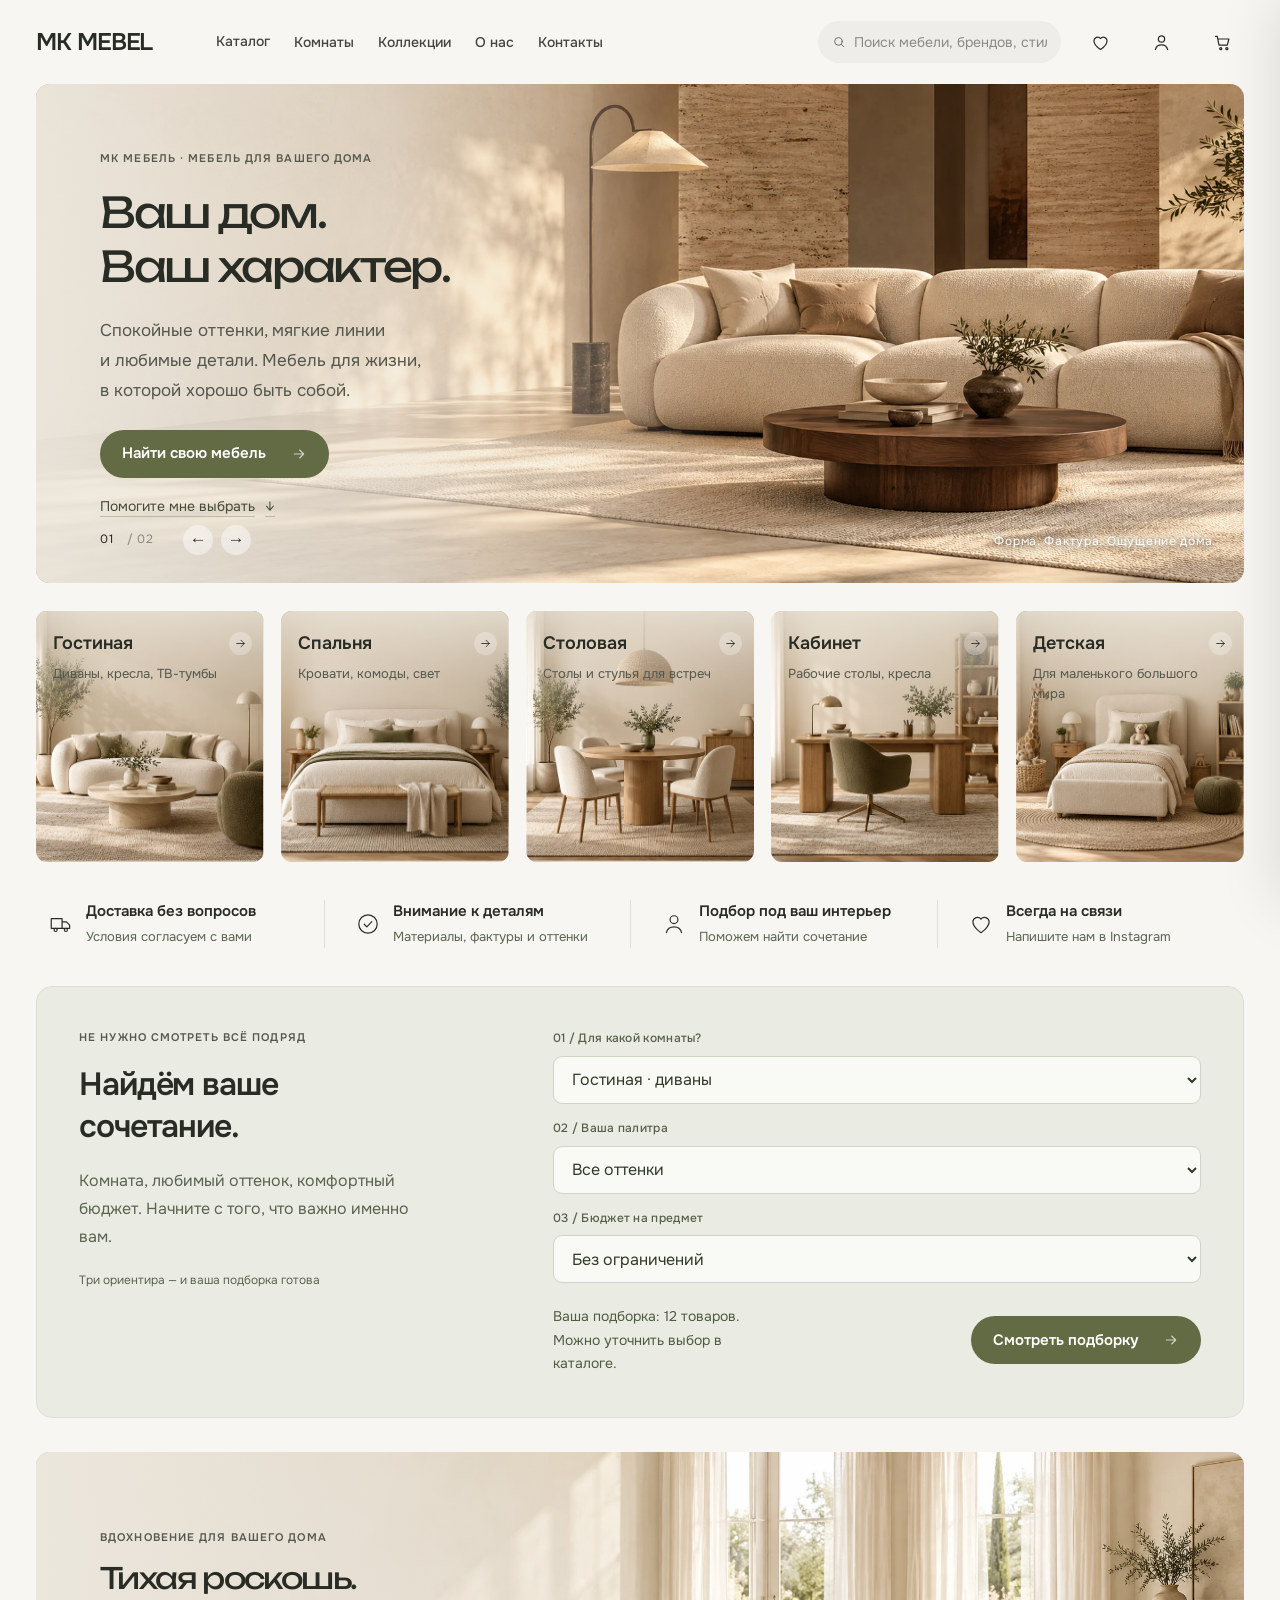
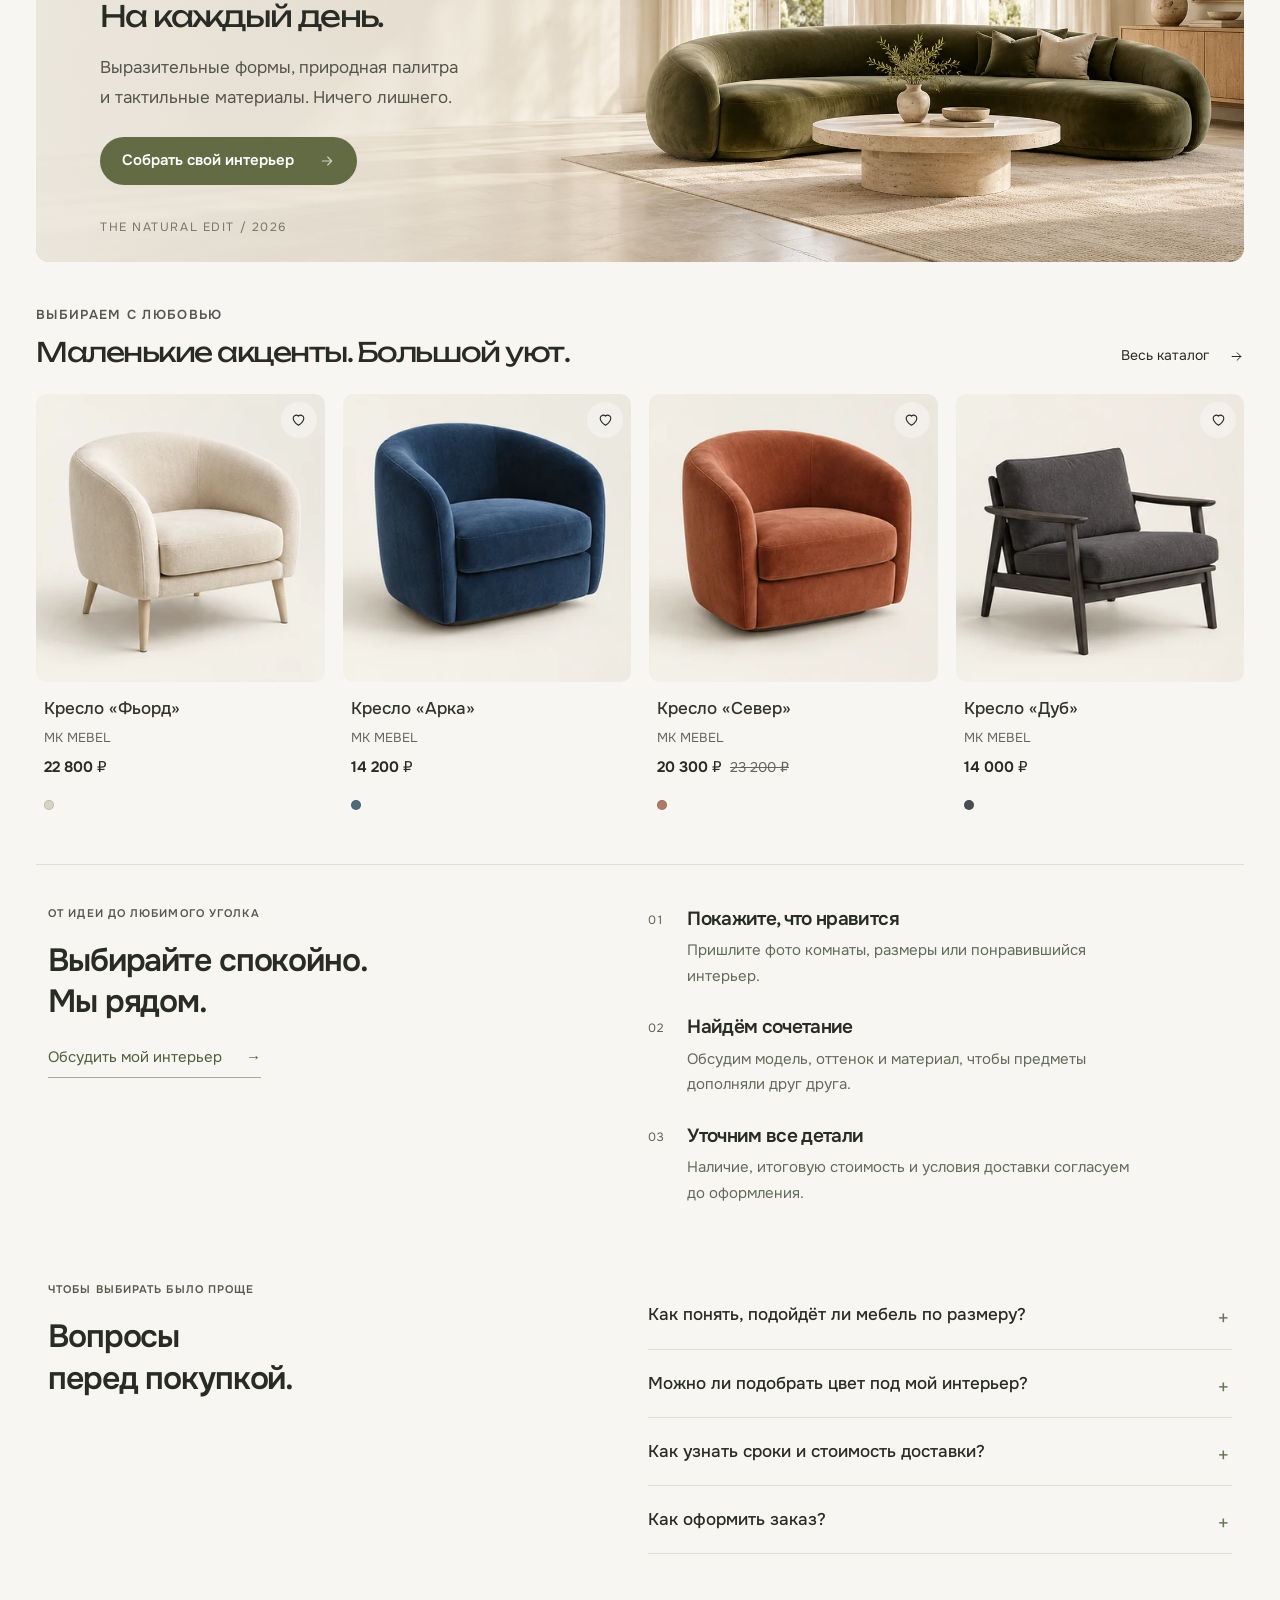
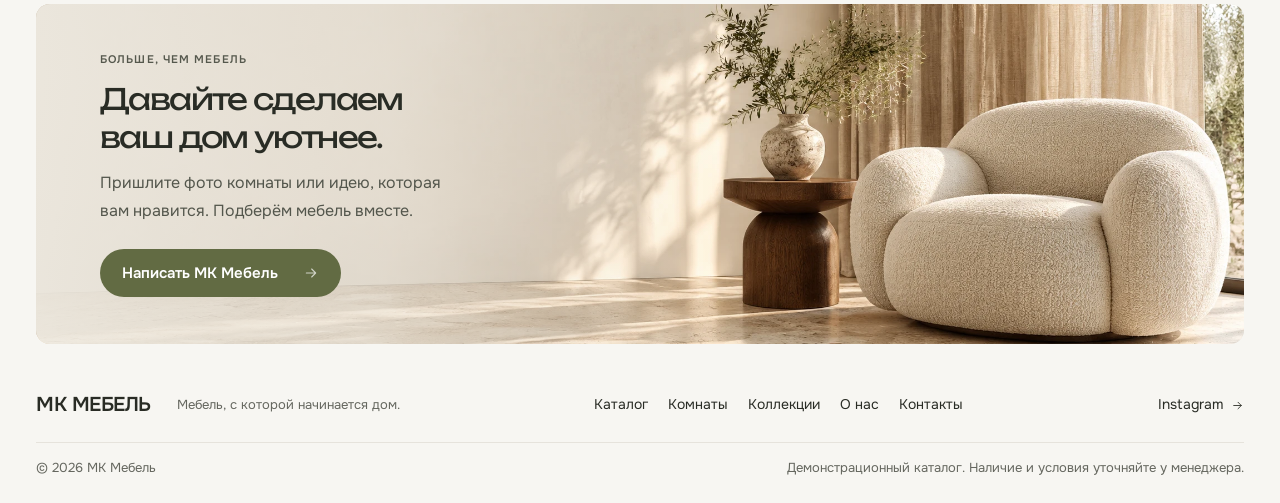
==== commit c74b6fc4: "Finalize furniture demo: fix filters, cart, mobile access and inquiry flow" ====
--- a/index.html
+++ b/index.html
@@ -5,11 +5,11 @@
 <title>МК Мебель — ваш дом, ваш характер</title>
 <meta name="description" content="МК Мебель — мебель для вашего дома. Диваны, кресла, кровати и обеденные группы в спокойной современной эстетике. Выбирайте в каталоге и напишите нам для подбора.">
 <meta name="theme-color" content="#f7f6f2"><meta property="og:title" content="МК Мебель — ваш дом, ваш характер"><meta property="og:description" content="Продуманные формы. Приятные фактуры. Мебель, с которой хочется остаться дома."><meta property="og:type" content="website">
-<link rel="icon" href="images/favicon.svg"><link rel="stylesheet" href="css/style.css"><link rel="stylesheet" href="css/home.css">
+<link rel="icon" href="images/favicon.svg"><link rel="stylesheet" href="css/style.css?v=20261026-final"><link rel="stylesheet" href="css/home.css?v=20261026-final">
 <script type="application/ld+json">{"@context":"https://schema.org","@type":"FurnitureStore","name":"МК Мебель","sameAs":["https://www.instagram.com/mkmebelvdom/"]}</script>
-<link rel="stylesheet" href="css/typography.css"><link rel="stylesheet" href="css/refinements.css"></head>
+<link rel="stylesheet" href="css/typography.css?v=20261026-final"><link rel="stylesheet" href="css/refinements.css?v=20261026-final"><link rel="stylesheet" href="css/final.css?v=20261026-final"></head>
 <body data-page="home" class="home-design">
-<main class="home-shell">
+<noscript><p class="no-script">Для каталога, поиска и корзины включите JavaScript. Связаться с магазином можно в <a href="https://www.instagram.com/mkmebelvdom/">Instagram @mkmebelvdom</a>.</p></noscript><main class="home-shell">
 <section class="home-hero editorial-panel" aria-roledescription="карусель" aria-label="Мебель для вашего дома">
 <img id="hero-image" class="editorial-photo" src="images/home-hero.webp" alt="Светлая гостиная с округлым диваном и деревянным столиком" fetchpriority="high" width="1536" height="1024">
 <div class="editorial-shade"></div>
@@ -39,11 +39,11 @@
 </section>
 <section class="home-popular" aria-labelledby="popular-heading"><div class="home-section-head"><div><p class="home-kicker">Выбираем с любовью</p><h2 id="popular-heading">Маленькие акценты. Большой уют.</h2></div><a href="catalog.html">Весь каталог <span aria-hidden="true">↗</span></a></div><div class="home-products" id="home-products"></div></section>
 <section class="home-guidance" aria-labelledby="guidance-title"><div><p class="home-kicker">От идеи до любимого уголка</p><h2 id="guidance-title">Выбирайте спокойно.<br>Мы рядом.</h2><a class="guidance-contact" href="https://www.instagram.com/mkmebelvdom/" target="_blank" rel="noopener">Обсудить мой интерьер <span aria-hidden="true">→</span></a></div><ol class="guidance-steps"><li><span>01</span><div><h3>Покажите, что нравится</h3><p>Пришлите фото комнаты, размеры или понравившийся интерьер.</p></div></li><li><span>02</span><div><h3>Найдём сочетание</h3><p>Обсудим модель, оттенок и материал, чтобы предметы дополняли друг друга.</p></div></li><li><span>03</span><div><h3>Уточним все детали</h3><p>Наличие, итоговую стоимость и условия доставки согласуем до оформления.</p></div></li></ol></section>
-<section class="home-faq" aria-labelledby="faq-title"><div><p class="home-kicker">Чтобы выбирать было проще</p><h2 id="faq-title">Вопросы<br>перед покупкой.</h2></div><div class="faq-items"><details><summary>Как понять, подойдёт ли мебель по размеру?</summary><p>Измерьте место для мебели, проходы и дверные проёмы. Пришлите размеры и фото комнаты в Instagram — обсудим подходящие варианты. Точные габариты выбранной модели подтвердим перед заказом.</p></details><details><summary>Можно ли подобрать цвет под мой интерьер?</summary><p>Да, начните с палитры в каталоге и сохраните понравившиеся модели в избранное. Фото комнаты поможет обсудить сочетания. Реальный оттенок и доступные варианты материала уточняйте у менеджера.</p></details><details><summary>Как узнать сроки и стоимость доставки?</summary><p>Напишите нам название модели и город доставки. Наличие, сроки, стоимость доставки и возможность подъёма нужно согласовать до оформления заказа.</p></details><details><summary>Как оформить заказ?</summary><p>Добавьте понравившуюся мебель в корзину или отправьте ссылку на модель в Instagram @mkmebelvdom. Каталог пока демонстрационный: реальные товары, цены и условия покупки подтвердите у менеджера.</p></details></div></section>
+<section class="home-faq" aria-labelledby="faq-title"><div><p class="home-kicker">Чтобы выбирать было проще</p><h2 id="faq-title">Вопросы<br>перед покупкой.</h2></div><div class="faq-items"><details><summary>Как понять, подойдёт ли мебель по размеру?</summary><p>Измерьте место для мебели, проходы и дверные проёмы. Пришлите размеры и фото комнаты в Instagram — обсудим подходящие варианты. Точные габариты выбранной модели подтвердим перед заказом.</p></details><details><summary>Можно ли подобрать цвет под мой интерьер?</summary><p>Да, начните с палитры в каталоге и сохраните понравившиеся модели в избранное. Фото комнаты поможет обсудить сочетания. Реальный оттенок и доступные варианты материала уточняйте у менеджера.</p></details><details><summary>Как узнать сроки и стоимость доставки?</summary><p>Напишите нам название модели и город доставки. Наличие, сроки, стоимость доставки и возможность подъёма нужно согласовать до оформления заказа.</p></details><details><summary>Как оформить заказ?</summary><p>Добавьте понравившуюся мебель в корзину или отправьте ссылку на модель в Instagram @mkmebelvdom. Товары и изображения в каталоге демонстрационные. Доступные модели, цены и условия покупки подтвердите у менеджера.</p></details></div></section>
 <section id="custom" class="home-contact editorial-panel" aria-labelledby="contact-heading">
 <img class="editorial-photo" src="images/home-contact.webp" alt="Уютное кресло букле рядом со столиком и ветвями в вазе" loading="lazy" width="1536" height="1024"><div class="editorial-shade"></div>
 <div class="editorial-copy"><p class="home-kicker">Больше, чем мебель</p><h2 id="contact-heading">Давайте сделаем<br>ваш дом уютнее.</h2><p>Пришлите фото комнаты или идею, которая<br class="desktop-break"> вам нравится. Подберём мебель вместе.</p><a class="home-button" href="https://www.instagram.com/mkmebelvdom/" target="_blank" rel="noopener">Написать МК Мебель <span aria-hidden="true">↗</span></a><span class="instagram-handle">@mkmebelvdom</span></div>
 </section>
 </main>
-<script src="js/products.js"></script><script src="js/main.js"></script><script src="js/home.js"></script>
-<script src="js/refinements.js"></script></body></html>
+<script src="js/products.js?v=20261026-final"></script><script src="js/main.js?v=20261026-final"></script><script src="js/home.js?v=20261026-final"></script>
+<script src="js/refinements.js?v=20261026-final"></script><script src="js/accessibility.js?v=20261026-final"></script></body></html>
--- a/css/final.css
+++ b/css/final.css
@@ -0,0 +1,33 @@
+/* Final layout, keyboard access and consistent photography. */
+[hidden]{display:none!important}
+body.overlay-active{overflow:hidden}
+.skip-link{position:fixed;left:16px;top:-100px;z-index:120;background:#fff;padding:12px 20px;border-radius:8px;color:#27351f}.skip-link:focus{top:12px}
+:focus-visible{outline:2px solid #52663c;outline-offset:4px}
+.search-toggle{display:none}
+body .banner{display:grid;grid-template-columns:1.1fr 1fr;min-height:280px;overflow:hidden}
+.banner-photo{width:100%;min-height:280px;background:url('../images/home-rooms.webp');background-size:300% 200%;background-position:var(--bx) var(--by)}
+body .single-photo{grid-template-columns:minmax(0,1fr)}
+body #gmain .product-photo,body .home-products .card .ph.product-photo,body .card .ph.product-photo{aspect-ratio:1/1}
+body .gal #gmain .product-photo{border-radius:18px}
+body .lb-i .product-photo{width:min(80vh,90vw,900px);height:auto;aspect-ratio:1/1;background-color:#f4f1eb}
+body .contact-hero-image img{object-position:70% center}
+body .contact-image-small img{object-position:85% center}
+.contact-instagram{background:#637046;border-color:#637046;text-align:center;justify-content:center}
+#lead-msg{min-height:230px;resize:vertical}
+#ok{border-radius:10px;padding:15px;line-height:1.7}
+body .form-legal{color:#545f4b}
+body .card .fav,body .product-fav{min-width:36px;min-height:36px}
+body .clr span{width:28px;height:28px}.clr input:focus-visible+span{outline:2px solid #52663c;outline-offset:4px}
+body .crumbs{overflow-wrap:anywhere}body .empty{grid-column:1/-1;padding:35px 15px}body .empty h3{font-family:var(--sans);font-size:24px;line-height:1.4}
+body .drawer .list{overflow-y:auto;overscroll-behavior:contain}body .drawer .row .rm{min-height:40px}body .drawer .row>div:last-child{max-width:95px}
+body .mbar{z-index:45}body .hsearch.mopen{z-index:55}.home-design .mbar{display:none}
+body .mbar button,body .mbar a{min-height:48px}.fx,.sclose,.lb-x{min-width:44px;min-height:44px}
+@media(max-width:1200px){.search-toggle{display:inline-flex!important}body .hsearch.mopen,body.home-design .hsearch.mopen{display:flex;position:absolute;top:100%;left:24px;right:24px;width:calc(100% - 48px);height:auto;min-height:54px;padding:10px 16px;box-shadow:0 12px 30px #0002;background:#fff;z-index:55;flex-wrap:wrap}body .hsearch.mopen .sclose{display:block}body .hsearch.mopen input{font-size:16px}body .sdrop{max-height:65vh;overflow-y:auto}body .banner{grid-template-columns:1fr 1fr}.mega{display:none}}
+@media(max-width:760px){body header .iconbtn{width:32px;min-width:32px;height:42px}body header .tools,body.home-design header .tools{gap:6px}body .banner{grid-template-columns:minmax(0,1fr)}.banner-photo{min-height:190px;height:190px;background-size:300% 330%}body .banner-copy{padding:26px 22px}body .pcol,body .pspec{min-width:0}body .pspec{padding:22px}body .specl{font-size:15px}body .pbuy{flex-wrap:wrap}body .buy{flex:1;min-width:200px}body .drawer{height:100dvh}body .drawer .row{grid-template-columns:50px minmax(0,1fr) 72px}body .drawer .row a{overflow-wrap:anywhere}body .mbar{padding-bottom:env(safe-area-inset-bottom)}body:not(.home-design){padding-bottom:calc(58px + env(safe-area-inset-bottom))}body .sdrop{left:0;right:0;width:100%}body .contact-form-wrap{padding:26px 20px}body .contact-hero h1{font-size:28px}body .lb{padding:15px}}
+@media(prefers-reduced-motion:reduce){*,*::before,*::after{scroll-behavior:auto!important;transition:none!important;animation:none!important}}
+@media(max-width:370px){body header .bar,body.home-design header .bar{gap:8px}body .logo span,body.home-design .logo span{font-size:20px}body header .tools,body.home-design header .tools{gap:3px}body header .iconbtn{width:30px;min-width:30px}body header .burger{font-size:22px;width:24px}}
+:root,body.home-design{--accent:#626f46}
+body .catlist em{color:#62695a}
+body.home-design .home-benefits small,.finder-note,.guidance-steps li>span{color:#5b6551}
+body .product-advice strong{color:#303a28}body .product-advice p{color:#56614b}body .product-advice a{color:#41552e}
+.demo-specs{font-size:13px;line-height:1.65;color:#606957;margin:-5px 0 20px}.no-script{background:#e7ebdf;padding:18px 24px;color:#303d26}.no-script a{text-decoration:underline}
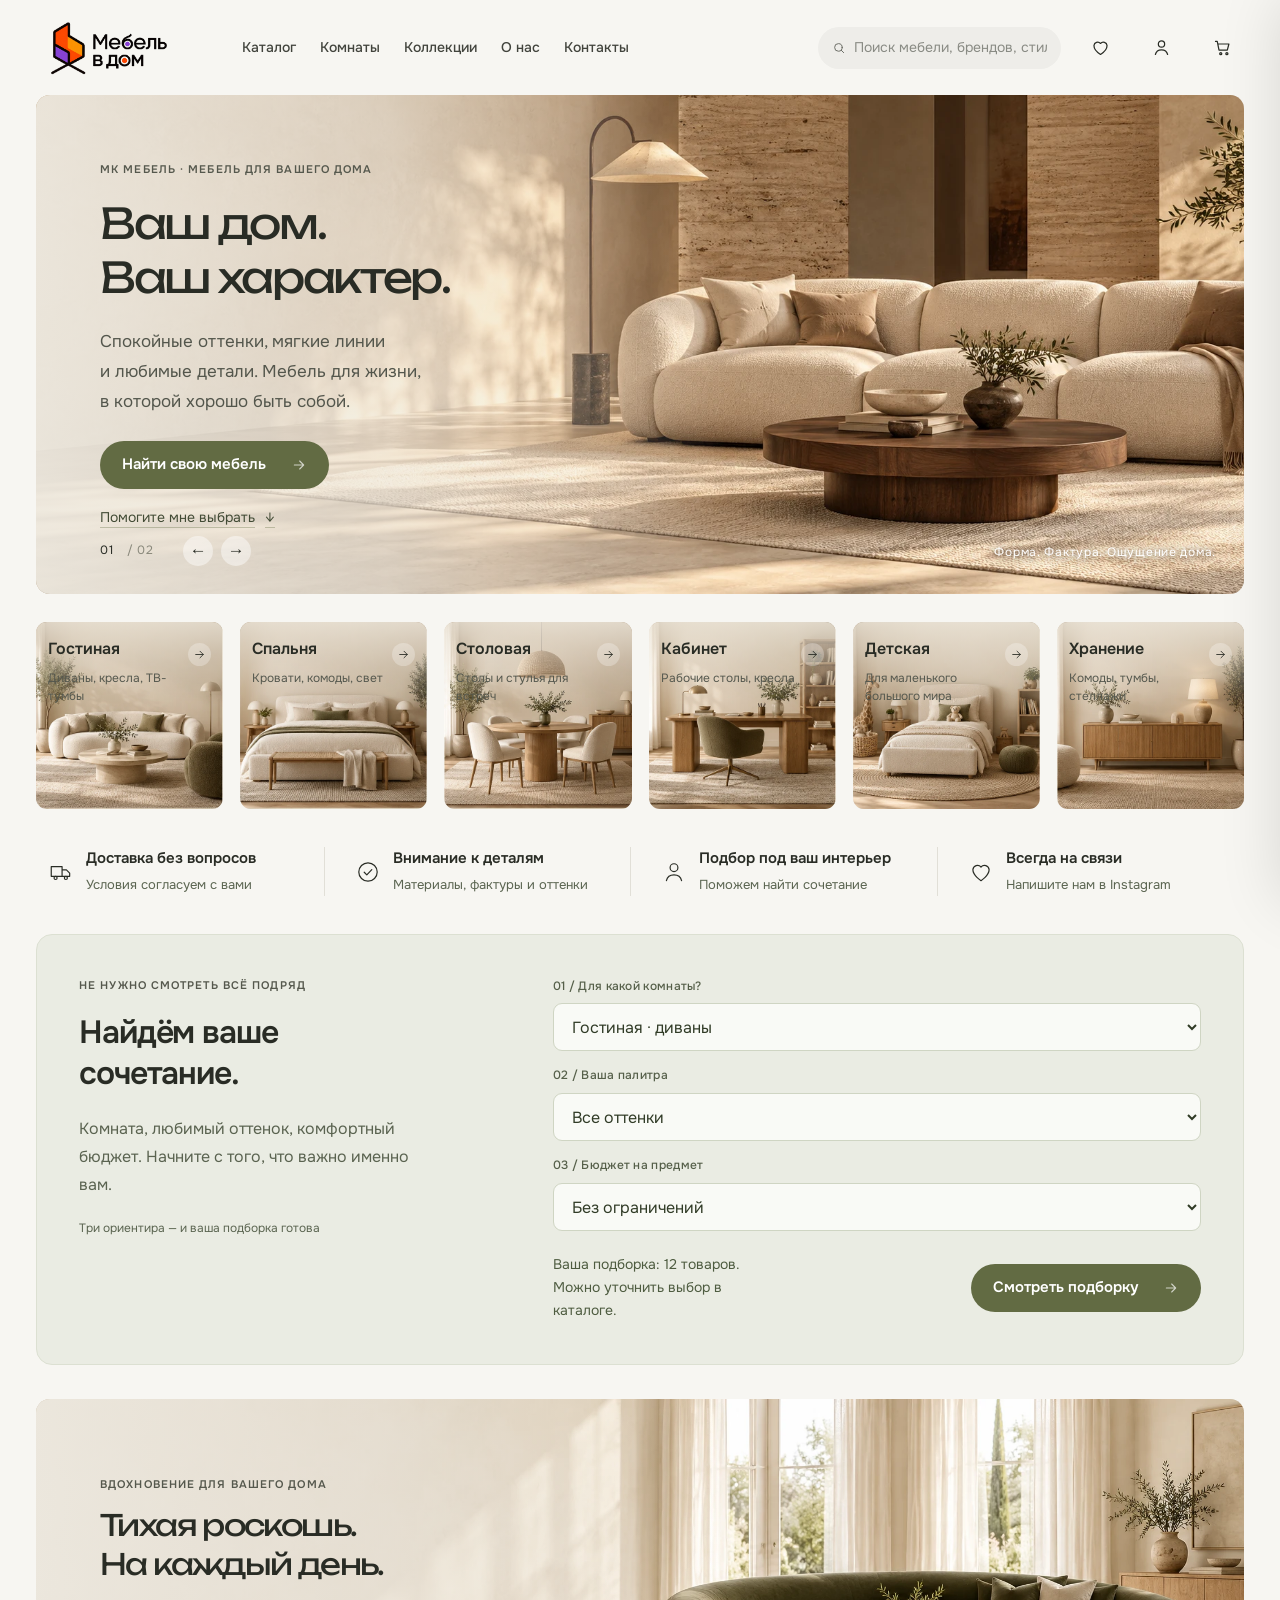
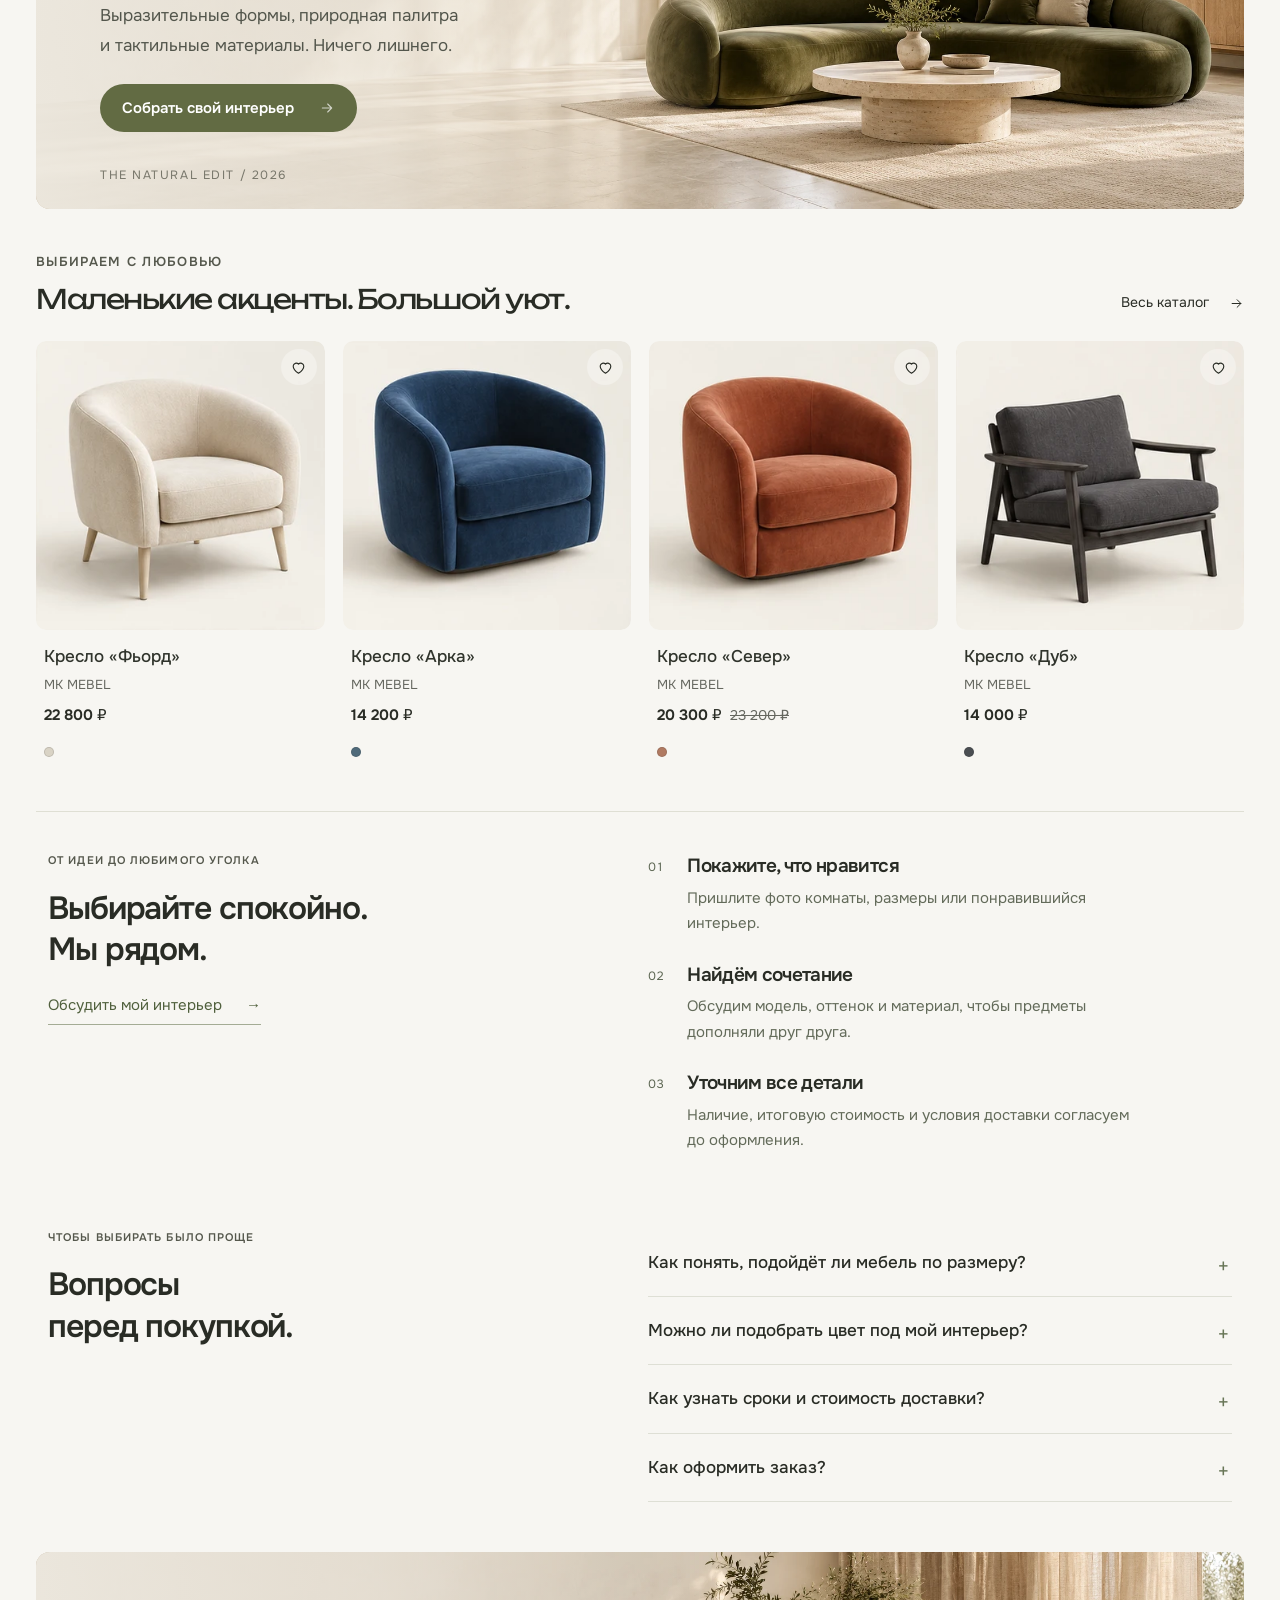
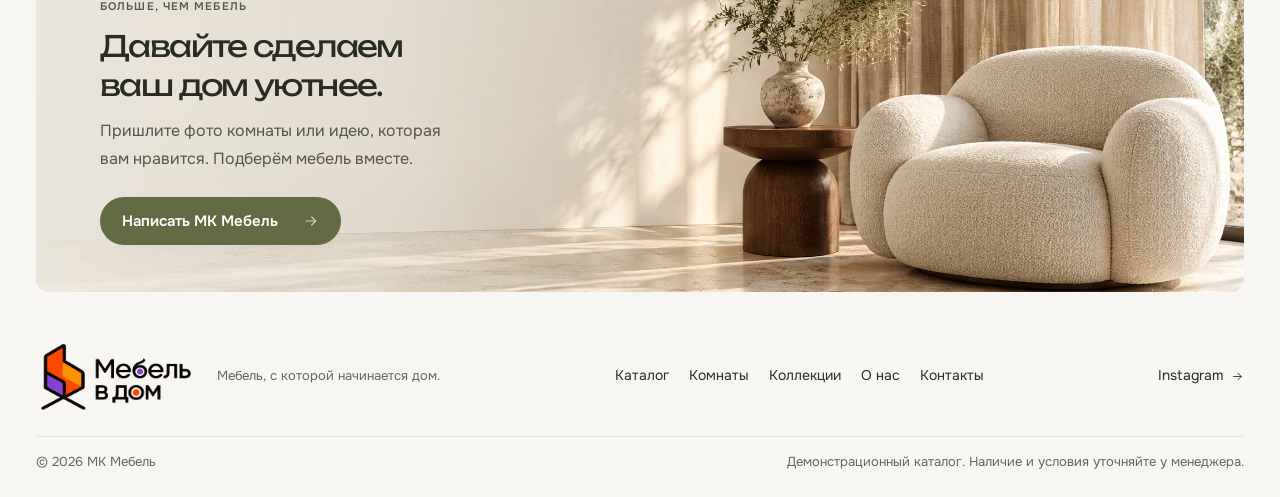
==== commit d6dca4a7: "Add supplied furniture brand logo and align mobile room photography" ====
--- a/index.html
+++ b/index.html
@@ -5,9 +5,9 @@
 <title>МК Мебель — ваш дом, ваш характер</title>
 <meta name="description" content="МК Мебель — мебель для вашего дома. Диваны, кресла, кровати и обеденные группы в спокойной современной эстетике. Выбирайте в каталоге и напишите нам для подбора.">
 <meta name="theme-color" content="#f7f6f2"><meta property="og:title" content="МК Мебель — ваш дом, ваш характер"><meta property="og:description" content="Продуманные формы. Приятные фактуры. Мебель, с которой хочется остаться дома."><meta property="og:type" content="website">
-<link rel="icon" href="images/favicon.svg"><link rel="stylesheet" href="css/style.css?v=20261026-final"><link rel="stylesheet" href="css/home.css?v=20261026-final">
+<link rel="icon" href="images/favicon.png"><link rel="stylesheet" href="css/style.css?v=20261026-brand"><link rel="stylesheet" href="css/home.css?v=20261026-brand">
 <script type="application/ld+json">{"@context":"https://schema.org","@type":"FurnitureStore","name":"МК Мебель","sameAs":["https://www.instagram.com/mkmebelvdom/"]}</script>
-<link rel="stylesheet" href="css/typography.css?v=20261026-final"><link rel="stylesheet" href="css/refinements.css?v=20261026-final"><link rel="stylesheet" href="css/final.css?v=20261026-final"></head>
+<link rel="stylesheet" href="css/typography.css?v=20261026-brand"><link rel="stylesheet" href="css/refinements.css?v=20261026-brand"><link rel="stylesheet" href="css/final.css?v=20261026-brand"></head>
 <body data-page="home" class="home-design">
 <noscript><p class="no-script">Для каталога, поиска и корзины включите JavaScript. Связаться с магазином можно в <a href="https://www.instagram.com/mkmebelvdom/">Instagram @mkmebelvdom</a>.</p></noscript><main class="home-shell">
 <section class="home-hero editorial-panel" aria-roledescription="карусель" aria-label="Мебель для вашего дома">
@@ -23,6 +23,7 @@
 <a class="room-card" href="catalog.html?q=Обеденный" style="--room-x:100%;--room-y:0%"><span class="room-picture" role="img" aria-label="Обеденная зона с деревянным столом"></span><span class="room-copy"><strong>Столовая</strong><small>Столы и стулья для встреч</small></span><span class="round-arrow" aria-hidden="true">↗</span></a>
 <a class="room-card" href="catalog.html?q=Письменный" style="--room-x:0%;--room-y:100%"><span class="room-picture" role="img" aria-label="Рабочий кабинет в природных оттенках"></span><span class="room-copy"><strong>Кабинет</strong><small>Рабочие столы, кресла</small></span><span class="round-arrow" aria-hidden="true">↗</span></a>
 <a class="room-card" href="catalog.html?q=Детская" style="--room-x:50%;--room-y:100%"><span class="room-picture" role="img" aria-label="Детская комната с небольшой кроватью"></span><span class="room-copy"><strong>Детская</strong><small>Для маленького большого мира</small></span><span class="round-arrow" aria-hidden="true">↗</span></a>
+<a class="room-card" href="catalog.html?cat=storage" style="--room-x:100%;--room-y:100%"><span class="room-picture" role="img" aria-label="Комод и светильник в уютном интерьере"></span><span class="room-copy"><strong>Хранение</strong><small>Комоды, тумбы, стеллажи</small></span><span class="round-arrow" aria-hidden="true">→</span></a>
 </section>
 <section class="home-benefits" aria-label="Поможем с выбором">
 <div><span data-icon="truck"></span><p><strong>Доставка без вопросов</strong><small>Условия согласуем с вами</small></p></div>
@@ -45,5 +46,5 @@
 <div class="editorial-copy"><p class="home-kicker">Больше, чем мебель</p><h2 id="contact-heading">Давайте сделаем<br>ваш дом уютнее.</h2><p>Пришлите фото комнаты или идею, которая<br class="desktop-break"> вам нравится. Подберём мебель вместе.</p><a class="home-button" href="https://www.instagram.com/mkmebelvdom/" target="_blank" rel="noopener">Написать МК Мебель <span aria-hidden="true">↗</span></a><span class="instagram-handle">@mkmebelvdom</span></div>
 </section>
 </main>
-<script src="js/products.js?v=20261026-final"></script><script src="js/main.js?v=20261026-final"></script><script src="js/home.js?v=20261026-final"></script>
-<script src="js/refinements.js?v=20261026-final"></script><script src="js/accessibility.js?v=20261026-final"></script></body></html>
+<script src="js/products.js?v=20261026-brand"></script><script src="js/main.js?v=20261026-brand"></script><script src="js/home.js?v=20261026-brand"></script>
+<script src="js/refinements.js?v=20261026-brand"></script><script src="js/accessibility.js?v=20261026-brand"></script></body></html>
--- a/css/final.css
+++ b/css/final.css
@@ -31,3 +31,31 @@
 body.home-design .home-benefits small,.finder-note,.guidance-steps li>span{color:#5b6551}
 body .product-advice strong{color:#303a28}body .product-advice p{color:#56614b}body .product-advice a{color:#41552e}
 .demo-specs{font-size:13px;line-height:1.65;color:#606957;margin:-5px 0 20px}.no-script{background:#e7ebdf;padding:18px 24px;color:#303d26}.no-script a{text-decoration:underline}
+/* Original brand composition; no recoloring, skewing or stretching. */
+body .logo,body.home-design .logo{display:flex;align-items:center;flex-shrink:0;margin:0}
+body .brand-logo{display:block;width:150px;height:auto;max-width:100%;object-fit:contain}
+body header .brand-logo{width:142px;height:63px}
+body .footer-brand{display:inline-block;background:#fff;border-radius:10px;padding:9px 12px;margin-bottom:16px}
+body footer .brand-logo{width:155px;height:auto}
+body.home-design .home-footer-logo{display:block;flex-shrink:0}
+body.home-design .home-rooms{grid-template-columns:repeat(6,minmax(0,1fr))}
+body.home-design .room-card,body.home-design .room-card:last-child{grid-column:auto;aspect-ratio:1/1}
+body.home-design .room-picture,body.home-design .room-card:last-child .room-picture{background-size:300% 200%;background-position:var(--room-x) var(--room-y)}
+body.home-design .room-copy{padding:16px 12px}body.home-design .room-copy strong{font-size:16px}body.home-design .room-copy small{font-size:12px}
+body .banner{grid-template-columns:minmax(0,1fr) minmax(240px,340px)}
+body .banner-photo{height:auto;min-height:0;aspect-ratio:1/1;background-size:300% 200%;background-position:var(--bx) var(--by)}
+@media(max-width:1100px){body.home-design .home-rooms{grid-template-columns:repeat(3,minmax(0,1fr))}}
+@media(max-width:760px){
+ body header .brand-logo{width:116px;height:52px}body header .bar,body.home-design header .bar{padding-block:8px;gap:8px}
+ body.home-design .home-rooms{grid-template-columns:repeat(2,minmax(0,1fr));gap:12px}
+ body.home-design .room-copy strong{font-size:16px}body.home-design .room-copy small{font-size:12px}
+ body .banner{grid-template-columns:minmax(0,1fr)}body .banner-photo{width:100%;height:auto;min-height:0;aspect-ratio:1/1}
+ /* Copy and photography occupy separate rows so text never pushes over furniture. */
+ body.home-design .home-hero,body.home-design .home-collection,body.home-design .home-contact{display:flex;flex-direction:column;height:auto;min-height:0;background:#e9e5dc}
+ body.home-design .editorial-copy,body.home-design .home-collection .editorial-copy,body.home-design .home-contact .editorial-copy{order:0;position:relative;width:100%;max-width:100%;height:auto;padding:28px 24px 24px;z-index:1}
+ body.home-design .editorial-photo,body.home-design .home-hero .editorial-photo,body.home-design .home-collection .editorial-photo,body.home-design .home-contact .editorial-photo{order:1;position:relative;inset:auto;width:100%;height:auto;aspect-ratio:1.45/1;object-fit:cover;object-position:86% center;z-index:0}
+ body.home-design .editorial-shade{display:none}
+ body.home-design .panel-controls{bottom:14px;z-index:2}.panel-controls button{background:#fff9}
+ body.home-design .collection-note{position:relative;order:2;left:auto;bottom:auto;padding:14px 24px;background:#e9e5dc}
+}
+@media(max-width:350px){body header .brand-logo{width:100px;height:45px}body header .tools,body.home-design header .tools{gap:2px}}
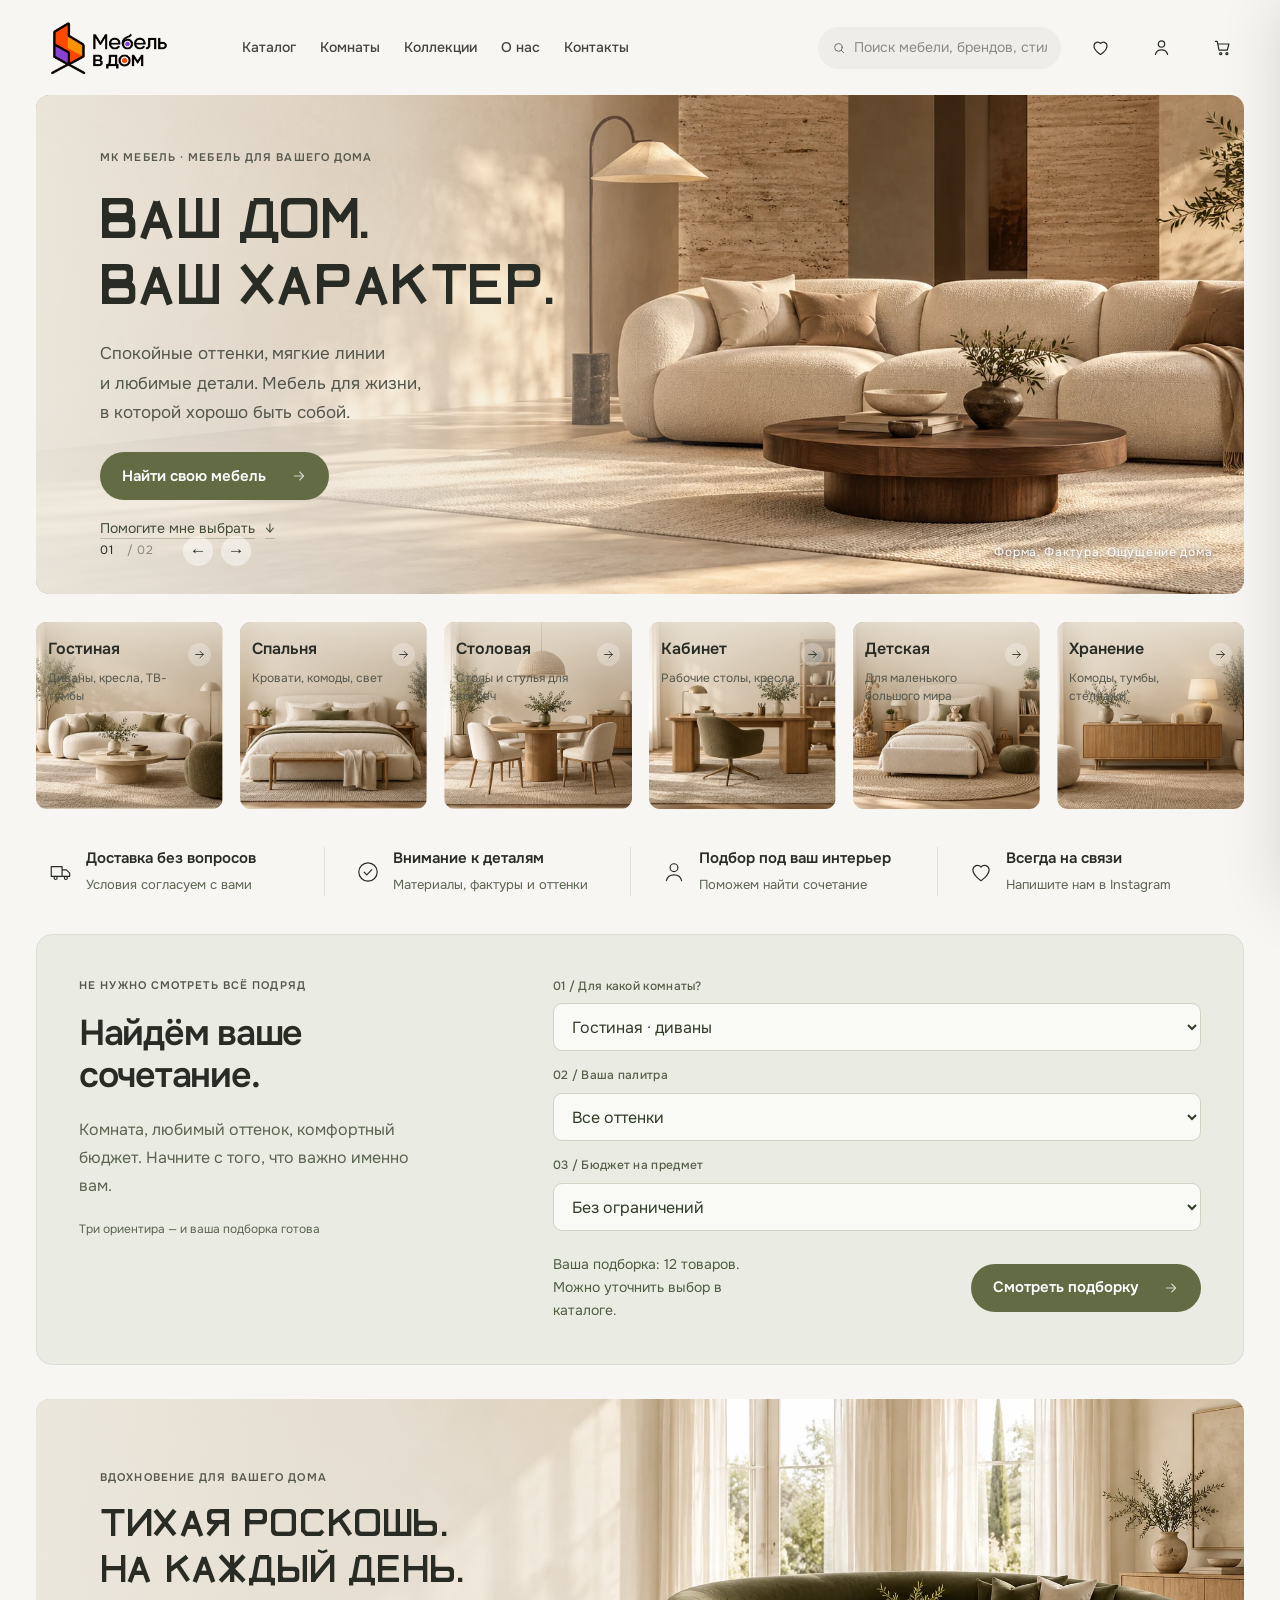
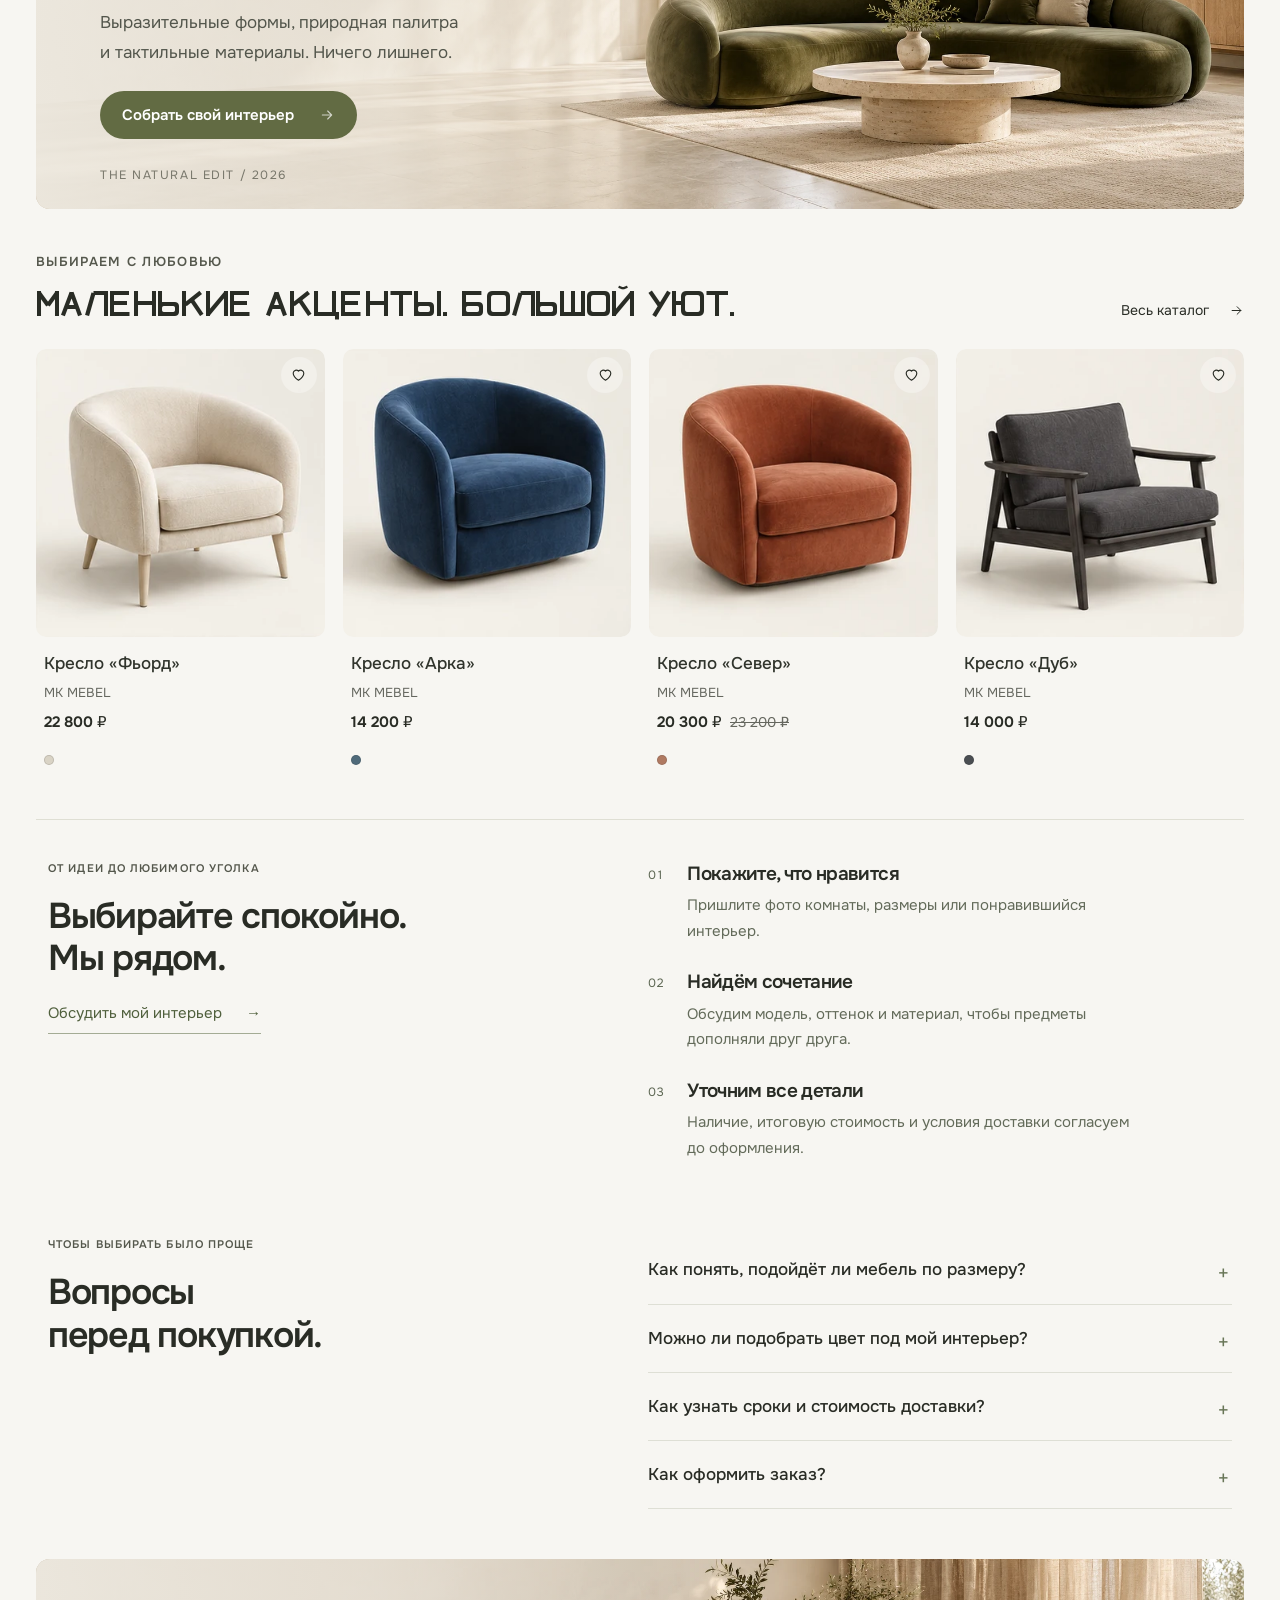
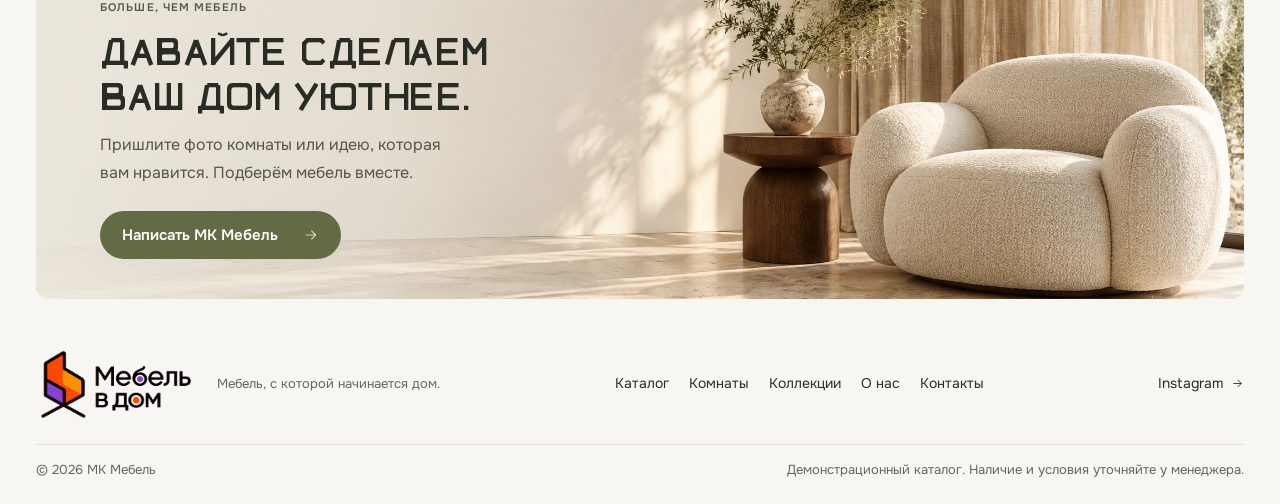
==== commit a85df8ac: "Introduce original MVD Forma Cyrillic display typeface for editorial headings" ====
--- a/index.html
+++ b/index.html
@@ -5,9 +5,9 @@
 <title>МК Мебель — ваш дом, ваш характер</title>
 <meta name="description" content="МК Мебель — мебель для вашего дома. Диваны, кресла, кровати и обеденные группы в спокойной современной эстетике. Выбирайте в каталоге и напишите нам для подбора.">
 <meta name="theme-color" content="#f7f6f2"><meta property="og:title" content="МК Мебель — ваш дом, ваш характер"><meta property="og:description" content="Продуманные формы. Приятные фактуры. Мебель, с которой хочется остаться дома."><meta property="og:type" content="website">
-<link rel="icon" href="images/favicon.png"><link rel="stylesheet" href="css/style.css?v=20261026-brand"><link rel="stylesheet" href="css/home.css?v=20261026-brand">
+<link rel="icon" href="images/favicon.png"><link rel="stylesheet" href="css/style.css?v=20261026-allbanners"><link rel="stylesheet" href="css/home.css?v=20261026-allbanners">
 <script type="application/ld+json">{"@context":"https://schema.org","@type":"FurnitureStore","name":"МК Мебель","sameAs":["https://www.instagram.com/mkmebelvdom/"]}</script>
-<link rel="stylesheet" href="css/typography.css?v=20261026-brand"><link rel="stylesheet" href="css/refinements.css?v=20261026-brand"><link rel="stylesheet" href="css/final.css?v=20261026-brand"></head>
+<link rel="stylesheet" href="css/typography.css?v=20261026-allbanners"><link rel="stylesheet" href="css/refinements.css?v=20261026-allbanners"><link rel="stylesheet" href="css/final.css?v=20261026-allbanners"><link rel="stylesheet" href="css/brand-type.css?v=forma1"></head>
 <body data-page="home" class="home-design">
 <noscript><p class="no-script">Для каталога, поиска и корзины включите JavaScript. Связаться с магазином можно в <a href="https://www.instagram.com/mkmebelvdom/">Instagram @mkmebelvdom</a>.</p></noscript><main class="home-shell">
 <section class="home-hero editorial-panel" aria-roledescription="карусель" aria-label="Мебель для вашего дома">
@@ -46,5 +46,5 @@
 <div class="editorial-copy"><p class="home-kicker">Больше, чем мебель</p><h2 id="contact-heading">Давайте сделаем<br>ваш дом уютнее.</h2><p>Пришлите фото комнаты или идею, которая<br class="desktop-break"> вам нравится. Подберём мебель вместе.</p><a class="home-button" href="https://www.instagram.com/mkmebelvdom/" target="_blank" rel="noopener">Написать МК Мебель <span aria-hidden="true">↗</span></a><span class="instagram-handle">@mkmebelvdom</span></div>
 </section>
 </main>
-<script src="js/products.js?v=20261026-brand"></script><script src="js/main.js?v=20261026-brand"></script><script src="js/home.js?v=20261026-brand"></script>
-<script src="js/refinements.js?v=20261026-brand"></script><script src="js/accessibility.js?v=20261026-brand"></script></body></html>
+<script src="js/products.js?v=20261026-allbanners"></script><script src="js/main.js?v=20261026-allbanners"></script><script src="js/home.js?v=20261026-allbanners"></script>
+<script src="js/refinements.js?v=20261026-allbanners"></script><script src="js/accessibility.js?v=20261026-allbanners"></script></body></html>
--- a/css/final.css
+++ b/css/final.css
@@ -59,3 +59,23 @@
  body.home-design .collection-note{position:relative;order:2;left:auto;bottom:auto;padding:14px 24px;background:#e9e5dc}
 }
 @media(max-width:350px){body header .brand-logo{width:100px;height:45px}body header .tools,body.home-design header .tools{gap:2px}}
+/* One page scrollbar on desktop; numeric prices and a soft photo edge. */
+@media(min-width:761px){body .filt{max-height:none;height:auto;overflow:visible;padding-right:0;position:static;top:auto}}
+body .pr{gap:10px;grid-template-columns:minmax(0,1fr) minmax(0,1fr)}
+body .pr input{min-width:0;width:100%;height:46px;padding:10px 8px 10px 30px;font-size:16px;appearance:textfield;-moz-appearance:textfield}
+body .pr input::-webkit-inner-spin-button,body .pr input::-webkit-outer-spin-button{-webkit-appearance:none;margin:0}
+body .pin i{left:10px;pointer-events:none}
+body .banner{background:#e8e4da}
+body .banner-photo{position:relative;isolation:isolate}
+body .banner-photo::after{content:'';position:absolute;inset:0;pointer-events:none;background:linear-gradient(90deg,#e8e4da 0%,rgba(232,228,218,.75) 7%,rgba(232,228,218,.2) 18%,transparent 30%)}
+@media(max-width:760px){body .banner-photo::after{background:linear-gradient(180deg,#e8e4da 0%,rgba(232,228,218,.65) 6%,rgba(232,228,218,.15) 16%,transparent 26%)}}
+/* Same full-photo treatment and broad soft overlay as the homepage hero. */
+body .banner-home-style{position:relative;isolation:isolate;display:flex;min-height:340px;background:#eeeadf}
+body .banner-home-style .banner-photo{position:absolute;inset:0;width:100%;height:100%;aspect-ratio:auto;background-image:url('../images/home-hero.webp');background-size:cover;background-position:75% center;z-index:-1}
+body .banner-home-style .banner-photo::after{background:linear-gradient(90deg,rgba(238,234,225,.98) 0%,rgba(238,234,225,.94) 25%,rgba(238,234,225,.70) 43%,rgba(238,234,225,.18) 63%,transparent 79%)}
+body .banner-home-style .banner-copy{width:65%;max-width:670px;position:relative;z-index:1;padding:36px 32px}
+body .banner-home-style .banner-copy h1{max-width:18ch}
+@media(max-width:760px){body .banner-home-style{min-height:510px;align-items:flex-start}body .banner-home-style .banner-copy{width:100%;padding:28px 24px}body .banner-home-style .banner-photo{background-position:82% bottom;background-size:auto 65%;background-repeat:no-repeat;background-color:#eeeadf}body .banner-home-style .banner-photo::after{background:linear-gradient(180deg,#eeeadf 0%,#eeeadf 29%,rgba(238,234,225,.80) 43%,rgba(238,234,225,.1) 65%,transparent 80%)}}
+body .catlist{list-style:none;padding-left:0;margin-left:0}
+@media(max-width:760px){body .banner-home-style .banner-photo{background-size:auto 48%;background-position:88% bottom}}
+@media(max-width:760px){body .banner-home-style .banner-copy{align-self:flex-start}body .banner-home-style .banner-photo::after{background:linear-gradient(180deg,#eeeadf 0%,#eeeadf 50%,rgba(238,234,225,.90) 55%,rgba(238,234,225,.28) 68%,transparent 78%)}}
--- a/css/brand-type.css
+++ b/css/brand-type.css
@@ -0,0 +1,11 @@
+@font-face{font-family:'MVD Forma';src:url('[data-uri]') format('truetype');font-weight:600;font-style:normal;font-display:swap}
+/* Custom display face is reserved for short editorial statements. */
+:root,body.home-design{--display:'MVD Forma',Onest,sans-serif}
+body.home-design .home-hero h1,body.home-design .home-collection h2,body.home-design .home-contact h2,body.home-design .home-section-head h2,.style-finder h2,.home-guidance h2,.home-faq h2,body .contact-hero h1{font-family:var(--display);font-weight:600;letter-spacing:.005em;line-height:1.18;font-synthesis:none}
+body.home-design .home-hero h1{font-size:clamp(42px,4.4vw,66px)}
+body.home-design .home-collection h2,body.home-design .home-contact h2{font-size:clamp(32px,3vw,44px)}
+body.home-design .home-section-head h2,.style-finder h2,.home-guidance h2,.home-faq h2{font-size:clamp(30px,2.8vw,40px)}
+body .contact-hero h1{font-size:clamp(36px,4vw,58px)}
+body .banner h1,body .pcol h1,body .contact-details h2,body .contact-form-wrap h2{font-family:var(--sans);letter-spacing:-.035em}
+@media(max-width:760px){body.home-design .home-hero h1{font-size:42px}body.home-design .home-collection h2,body.home-design .home-contact h2,.style-finder h2,.home-guidance h2,.home-faq h2{font-size:34px}body.home-design .home-section-head h2{font-size:32px}body .contact-hero h1{font-size:38px}}
+@media(max-width:370px){body.home-design .home-hero h1{font-size:37px}body.home-design .home-collection h2,body.home-design .home-contact h2,.style-finder h2,.home-guidance h2,.home-faq h2{font-size:30px}body .contact-hero h1{font-size:34px}}
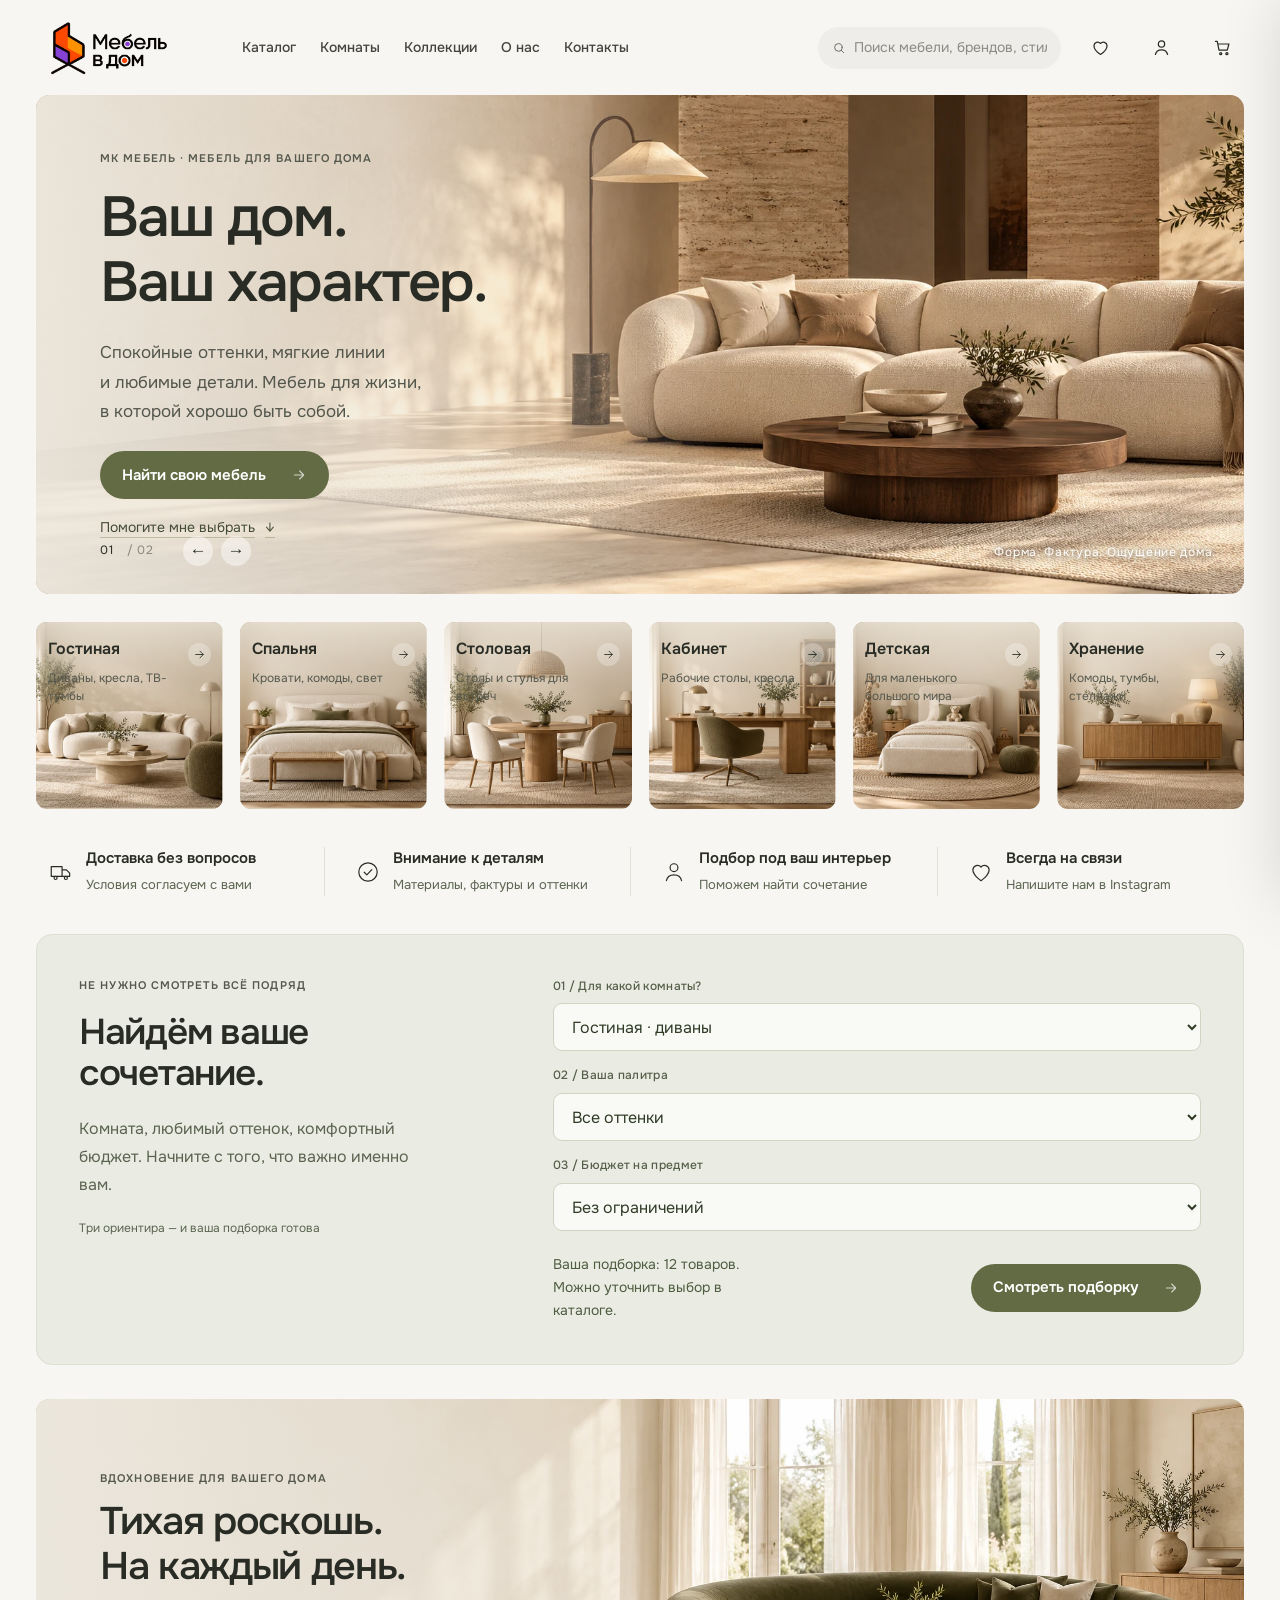
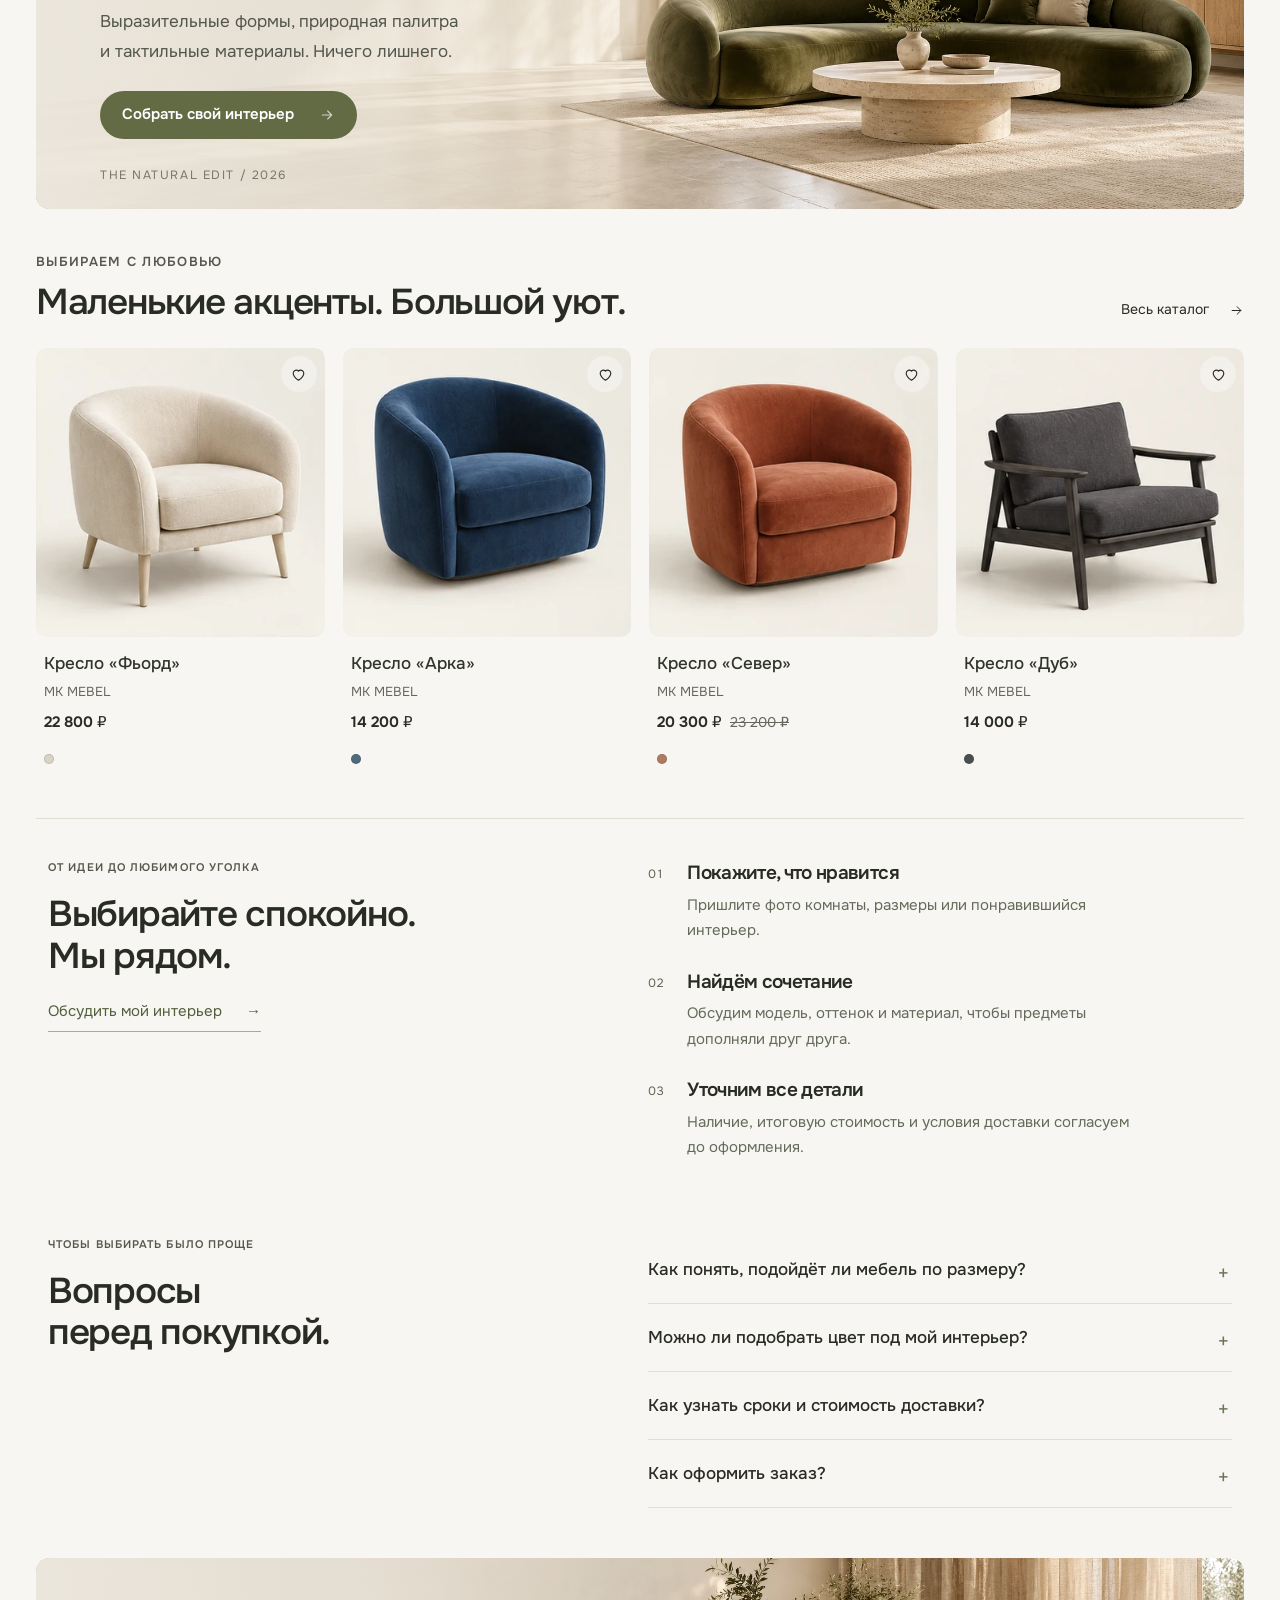
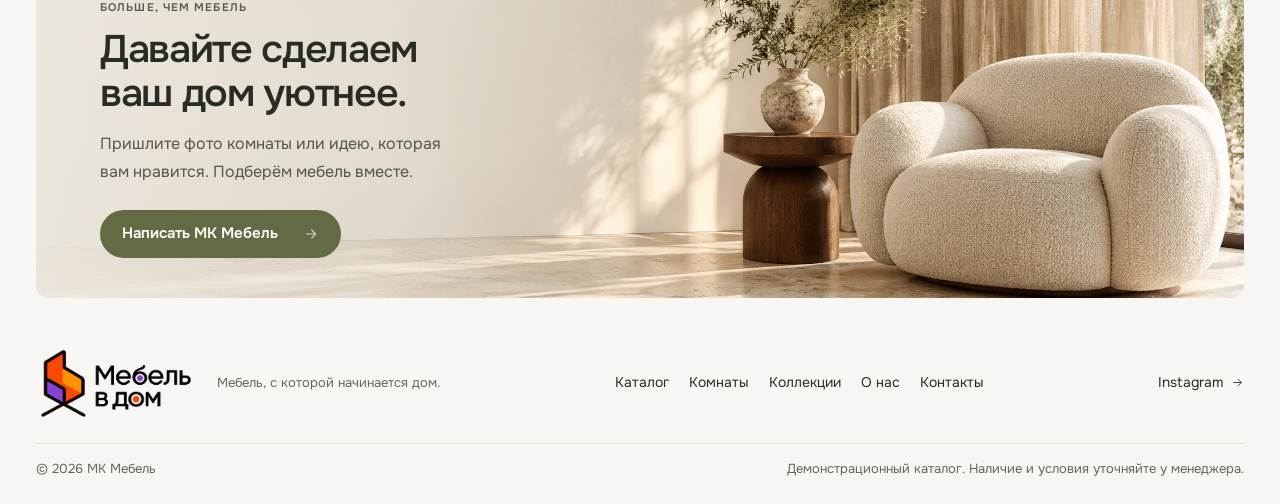
==== commit 167057ea: "Refine display typography with a smooth proportional Onest-derived face" ====
--- a/index.html
+++ b/index.html
@@ -7,7 +7,7 @@
 <meta name="theme-color" content="#f7f6f2"><meta property="og:title" content="МК Мебель — ваш дом, ваш характер"><meta property="og:description" content="Продуманные формы. Приятные фактуры. Мебель, с которой хочется остаться дома."><meta property="og:type" content="website">
 <link rel="icon" href="images/favicon.png"><link rel="stylesheet" href="css/style.css?v=20261026-allbanners"><link rel="stylesheet" href="css/home.css?v=20261026-allbanners">
 <script type="application/ld+json">{"@context":"https://schema.org","@type":"FurnitureStore","name":"МК Мебель","sameAs":["https://www.instagram.com/mkmebelvdom/"]}</script>
-<link rel="stylesheet" href="css/typography.css?v=20261026-allbanners"><link rel="stylesheet" href="css/refinements.css?v=20261026-allbanners"><link rel="stylesheet" href="css/final.css?v=20261026-allbanners"><link rel="stylesheet" href="css/brand-type.css?v=forma1"></head>
+<link rel="stylesheet" href="css/typography.css?v=20261026-allbanners"><link rel="stylesheet" href="css/refinements.css?v=20261026-allbanners"><link rel="stylesheet" href="css/final.css?v=20261026-allbanners"><link rel="stylesheet" href="css/brand-type.css?v=forma-soft1"></head>
 <body data-page="home" class="home-design">
 <noscript><p class="no-script">Для каталога, поиска и корзины включите JavaScript. Связаться с магазином можно в <a href="https://www.instagram.com/mkmebelvdom/">Instagram @mkmebelvdom</a>.</p></noscript><main class="home-shell">
 <section class="home-hero editorial-panel" aria-roledescription="карусель" aria-label="Мебель для вашего дома">
--- a/css/brand-type.css
+++ b/css/brand-type.css
@@ -1,11 +1,11 @@
-@font-face{font-family:'MVD Forma';src:url('[data-uri]') format('truetype');font-weight:600;font-style:normal;font-display:swap}
+@font-face{font-family:'MVD Forma Soft';src:url('[data-uri]') format('truetype');font-weight:550;font-style:normal;font-display:swap}
 /* Custom display face is reserved for short editorial statements. */
-:root,body.home-design{--display:'MVD Forma',Onest,sans-serif}
-body.home-design .home-hero h1,body.home-design .home-collection h2,body.home-design .home-contact h2,body.home-design .home-section-head h2,.style-finder h2,.home-guidance h2,.home-faq h2,body .contact-hero h1{font-family:var(--display);font-weight:600;letter-spacing:.005em;line-height:1.18;font-synthesis:none}
+:root,body.home-design{--display:'MVD Forma Soft',Onest,sans-serif}
+body.home-design .home-hero h1,body.home-design .home-collection h2,body.home-design .home-contact h2,body.home-design .home-section-head h2,body.home-design .style-finder h2,body.home-design .home-guidance h2,body.home-design .home-faq h2,body .contact-hero h1{font-family:var(--display);font-weight:550;letter-spacing:-.035em;line-height:1.16;font-synthesis:none}
 body.home-design .home-hero h1{font-size:clamp(42px,4.4vw,66px)}
 body.home-design .home-collection h2,body.home-design .home-contact h2{font-size:clamp(32px,3vw,44px)}
-body.home-design .home-section-head h2,.style-finder h2,.home-guidance h2,.home-faq h2{font-size:clamp(30px,2.8vw,40px)}
+body.home-design .home-section-head h2,body.home-design .style-finder h2,body.home-design .home-guidance h2,body.home-design .home-faq h2{font-size:clamp(30px,2.8vw,40px)}
 body .contact-hero h1{font-size:clamp(36px,4vw,58px)}
 body .banner h1,body .pcol h1,body .contact-details h2,body .contact-form-wrap h2{font-family:var(--sans);letter-spacing:-.035em}
-@media(max-width:760px){body.home-design .home-hero h1{font-size:42px}body.home-design .home-collection h2,body.home-design .home-contact h2,.style-finder h2,.home-guidance h2,.home-faq h2{font-size:34px}body.home-design .home-section-head h2{font-size:32px}body .contact-hero h1{font-size:38px}}
-@media(max-width:370px){body.home-design .home-hero h1{font-size:37px}body.home-design .home-collection h2,body.home-design .home-contact h2,.style-finder h2,.home-guidance h2,.home-faq h2{font-size:30px}body .contact-hero h1{font-size:34px}}
+@media(max-width:760px){body.home-design .home-hero h1{font-size:42px}body.home-design .home-collection h2,body.home-design .home-contact h2,body.home-design .style-finder h2,body.home-design .home-guidance h2,body.home-design .home-faq h2{font-size:34px}body.home-design .home-section-head h2{font-size:32px}body .contact-hero h1{font-size:38px}}
+@media(max-width:370px){body.home-design .home-hero h1{font-size:37px}body.home-design .home-collection h2,body.home-design .home-contact h2,body.home-design .style-finder h2,body.home-design .home-guidance h2,body.home-design .home-faq h2{font-size:30px}body .contact-hero h1{font-size:34px}}
